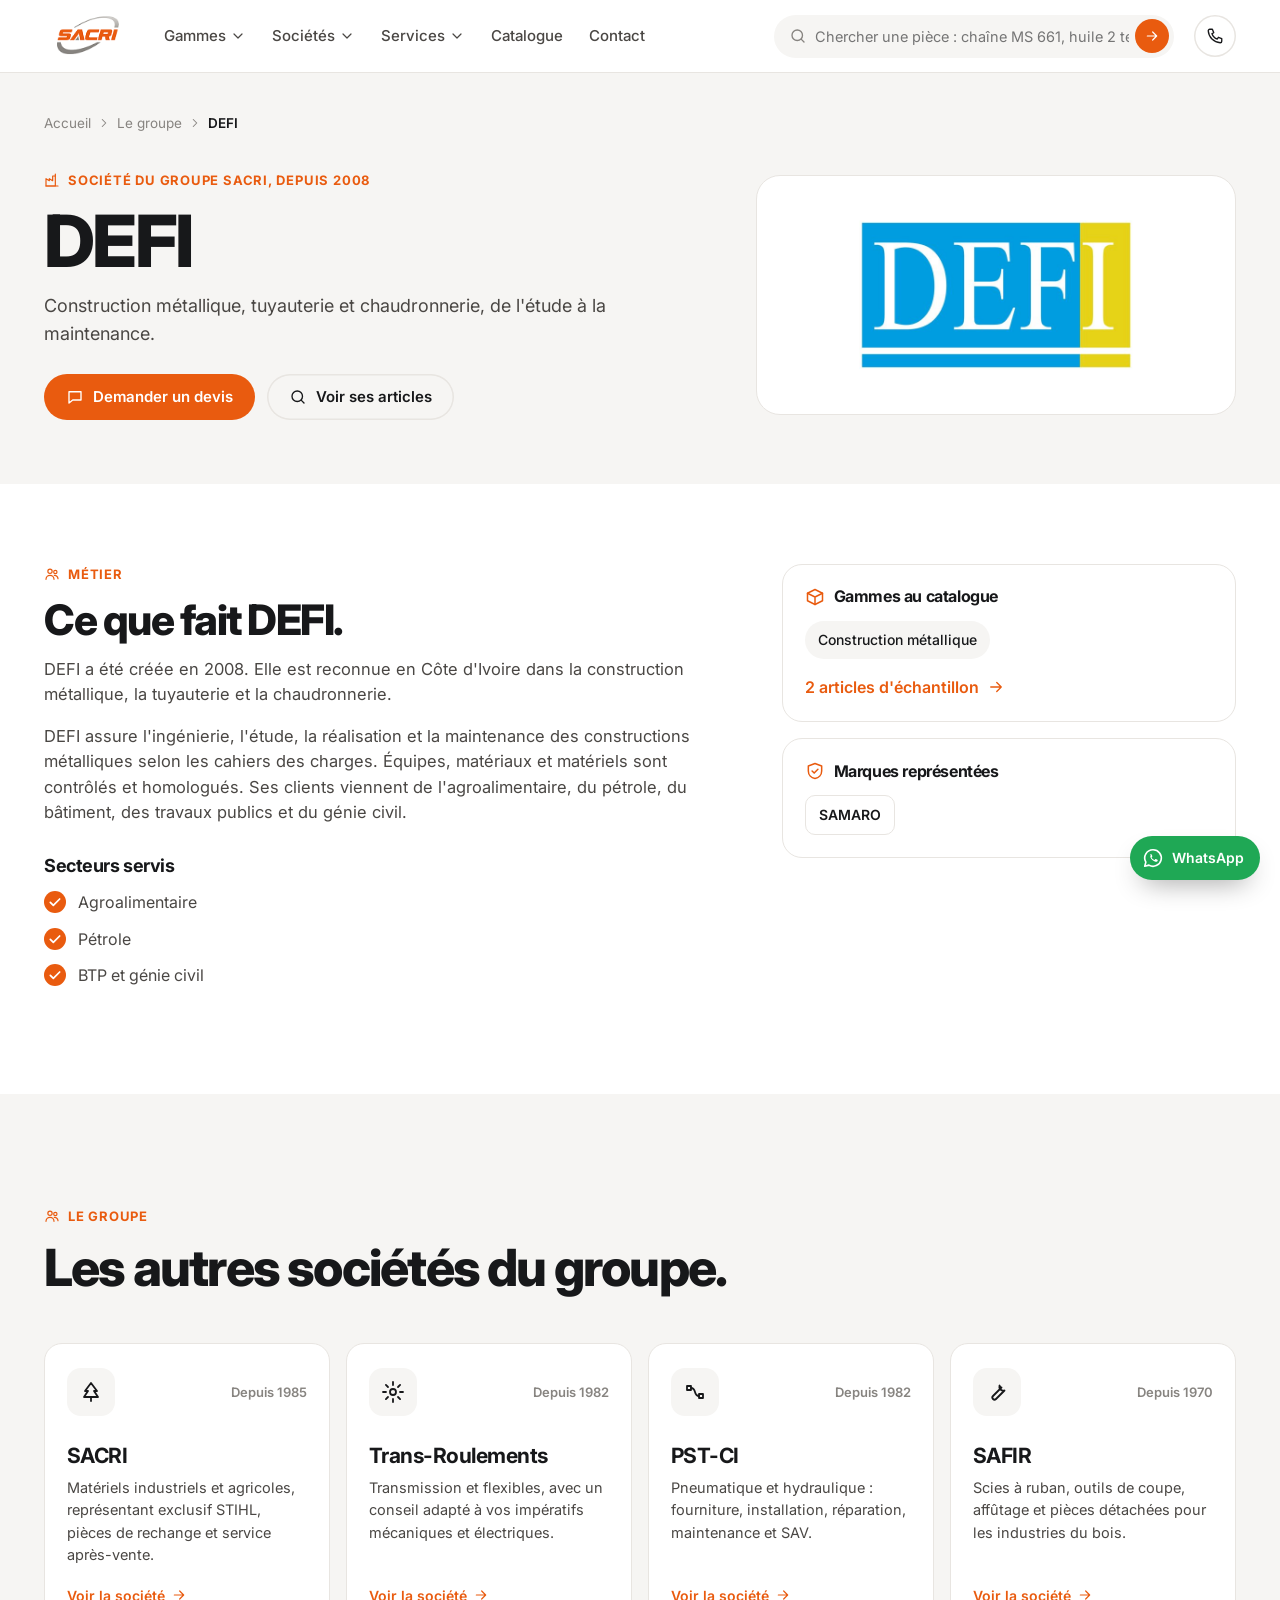
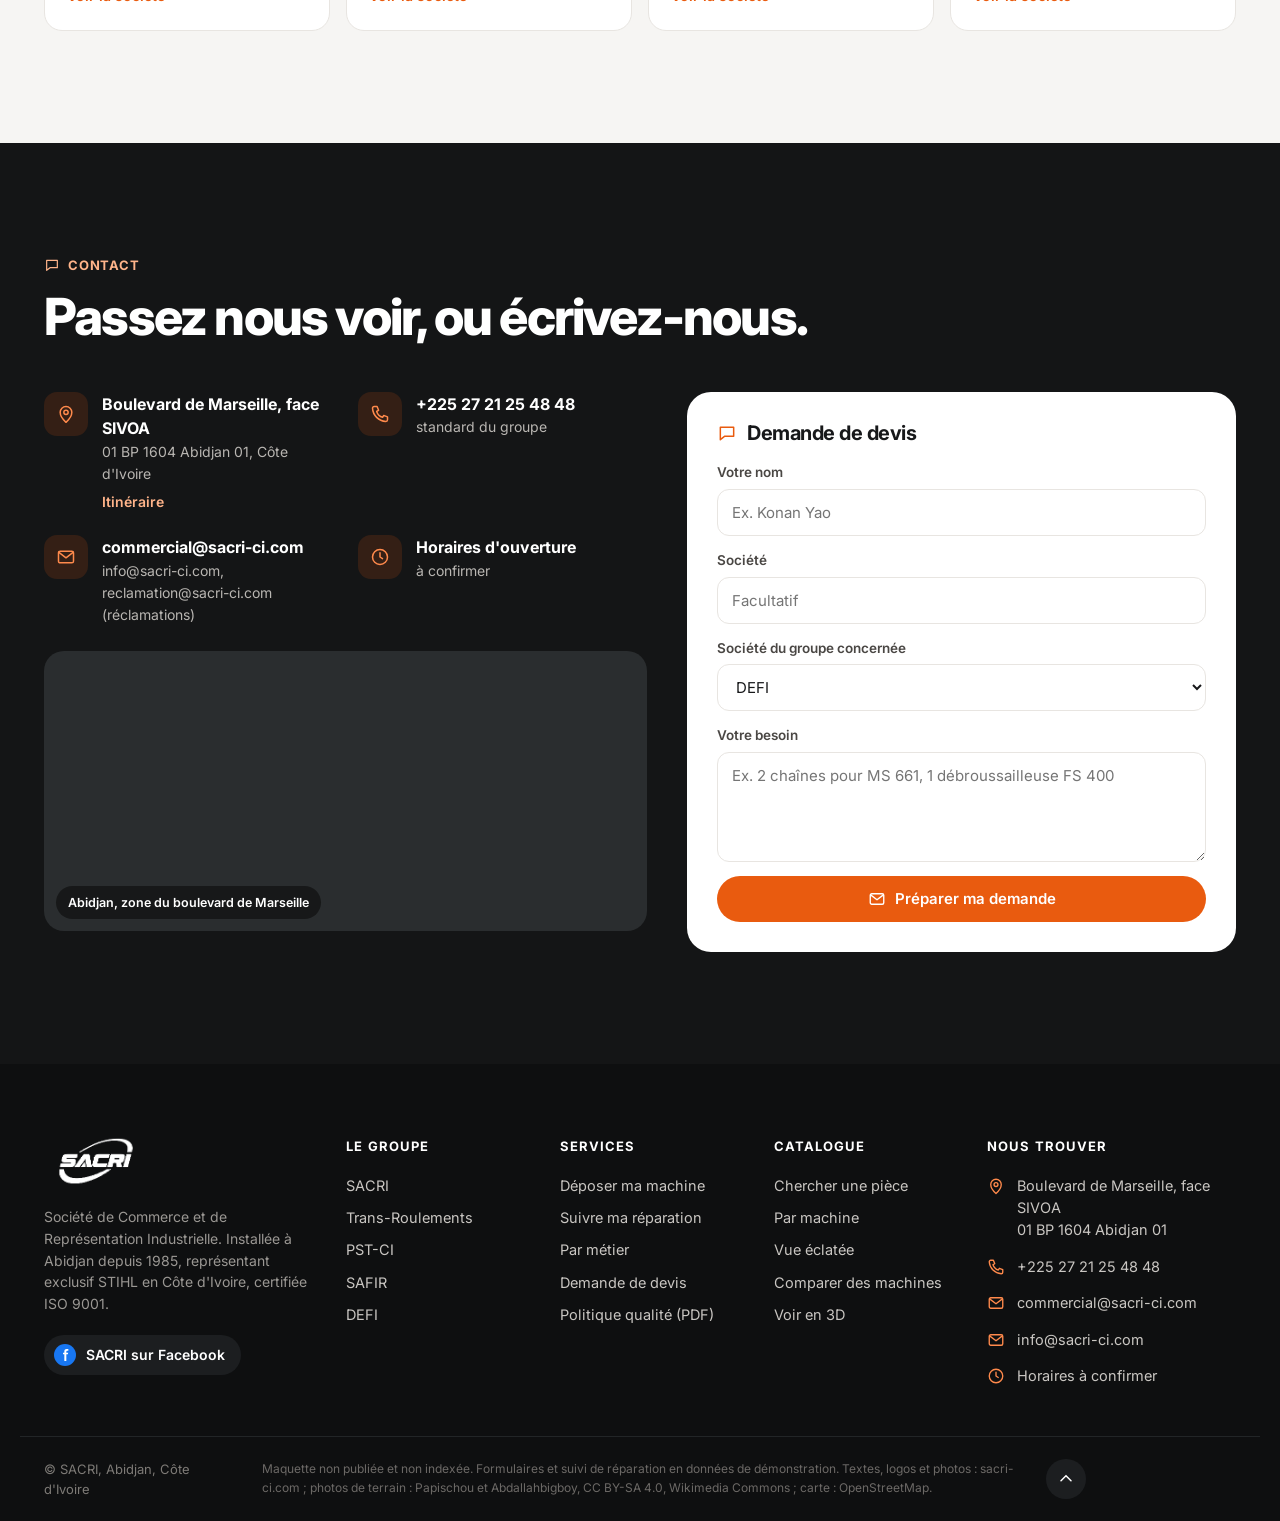
==== societe-defi.html @ f10d5779 "Site v6 : mega-menu, metiers, vitrine STIHL, atelier, societes, preuves, contact" ====
<!doctype html>
<html lang="fr">
<head>
<meta charset="utf-8">
<meta name="viewport" content="width=device-width, initial-scale=1">
<meta name="robots" content="noindex, nofollow">
<title>DEFI, société du groupe SACRI</title>
<meta name="description" content="Construction métallique, tuyauterie et chaudronnerie, de l&#x27;étude à la maintenance.">
<meta name="theme-color" content="#E95B0F">
<link rel="icon" href="assets/img/logo-transp.png">
<link rel="preconnect" href="https://fonts.googleapis.com">
<link rel="preconnect" href="https://fonts.gstatic.com" crossorigin>
<link href="https://fonts.googleapis.com/css2?family=Inter:wght@400;500;600;700;800&display=swap" rel="stylesheet">
<link rel="stylesheet" href="style.css?v=202611241342">
</head>
<body>
<svg width="0" height="0" style="position:absolute" aria-hidden="true">
  <symbol id="i-pin" viewBox="0 0 24 24"><path d="M12 22s7-6.2 7-12a7 7 0 1 0-14 0c0 5.8 7 12 7 12z"/><circle cx="12" cy="10" r="2.6"/></symbol>
  <symbol id="i-phone" viewBox="0 0 24 24"><path d="M5 3h3.5l1.8 4.5-2.3 1.4a11 11 0 0 0 7.1 7.1l1.4-2.3L21 15.5V19a2 2 0 0 1-2 2A17 17 0 0 1 3 5a2 2 0 0 1 2-2z"/></symbol>
  <symbol id="i-mail" viewBox="0 0 24 24"><rect x="3" y="5" width="18" height="14" rx="2"/><path d="m3.5 6.5 8.5 6.5 8.5-6.5"/></symbol>
  <symbol id="i-fb" viewBox="0 0 24 24"><path d="M14 8.5V7c0-.8.4-1.2 1.3-1.2H17V3h-2.6C11.8 3 11 4.6 11 6.8v1.7H9V11h2v10h3V11h2.4l.4-2.5z" fill="currentColor" stroke="none"/></symbol>
  <symbol id="i-wa" viewBox="0 0 24 24"><path d="M12 3a9 9 0 0 0-7.8 13.5L3 21l4.6-1.2A9 9 0 1 0 12 3z"/><path d="M8.8 8.2c.2-.4.5-.4.7-.4h.5c.2 0 .4 0 .5.4l.7 1.7c.1.2 0 .4-.1.6l-.5.6c-.1.1-.2.3 0 .5.4.7 1 1.4 1.6 1.8.6.4 1 .6 1.3.7.2.1.4 0 .5-.1l.6-.8c.2-.2.4-.2.6-.1l1.6.8c.2.1.4.2.4.4 0 .5-.2 1.1-.6 1.4-.5.4-1.2.6-1.9.4-1.2-.3-2.4-1-3.4-1.9-1-.9-1.7-2-2.1-3-.3-.7-.2-1.5.3-2.1z" fill="currentColor" stroke="none"/></symbol>
  <symbol id="i-arrow" viewBox="0 0 24 24"><path d="M5 12h14M13 6l6 6-6 6"/></symbol>
  <symbol id="i-down" viewBox="0 0 24 24"><path d="m6 9 6 6 6-6"/></symbol>
  <symbol id="i-chev-r" viewBox="0 0 24 24"><path d="m9 6 6 6-6 6"/></symbol>
  <symbol id="i-check" viewBox="0 0 24 24"><path d="m5 12.5 4.5 4.5L19 7.5"/></symbol>
  <symbol id="i-tree" viewBox="0 0 24 24"><path d="M12 3 6 11h3l-4 6h14l-4-6h3z"/><path d="M12 17v4"/></symbol>
  <symbol id="i-leaf" viewBox="0 0 24 24"><path d="M5 19c0-8 5-13 15-14-1 10-6 15-14 15"/><path d="M5 19 13 11"/></symbol>
  <symbol id="i-leaf2" viewBox="0 0 24 24"><path d="M3 20h18"/><path d="M7 20c0-4 1-7 3-9M12 20c0-5 0-8 2-11M17 20c0-3-1-6-3-8"/></symbol>
  <symbol id="i-hose" viewBox="0 0 24 24"><path d="M4 6h4v4H4zM16 14h4v4h-4z"/><path d="M8 8c6 0 2 8 8 8"/></symbol>
  <symbol id="i-wrench" viewBox="0 0 24 24"><path d="M14.5 5.5a4 4 0 0 0 5 5L11 19a2.1 2.1 0 0 1-3-3l8.5-8.5a4 4 0 0 1-2-2z"/></symbol>
  <symbol id="i-factory" viewBox="0 0 24 24"><path d="M3 21V10l5 3V10l5 3V6h4v15z"/><path d="M3 21h18M17 6V3"/></symbol>
  <symbol id="i-gear" viewBox="0 0 24 24"><circle cx="12" cy="12" r="3"/><path d="M12 2v3M12 19v3M2 12h3M19 12h3M4.9 4.9 7 7M17 17l2.1 2.1M4.9 19.1 7 17M17 7l2.1-2.1"/></symbol>
  <symbol id="i-box" viewBox="0 0 24 24"><path d="M3 7.5 12 3l9 4.5v9L12 21l-9-4.5z"/><path d="M3 7.5 12 12l9-4.5M12 12v9"/></symbol>
  <symbol id="i-shield" viewBox="0 0 24 24"><path d="M12 3 4 6v6c0 4.5 3.4 8.2 8 9 4.6-.8 8-4.5 8-9V6z"/><path d="m8.5 12 2.5 2.5 4.5-4.5"/></symbol>
  <symbol id="i-users" viewBox="0 0 24 24"><circle cx="9" cy="8" r="3.2"/><path d="M3 20a6 6 0 0 1 12 0"/><circle cx="17" cy="9" r="2.5"/><path d="M15.5 14.2A5 5 0 0 1 21 19"/></symbol>
  <symbol id="i-search" viewBox="0 0 24 24"><circle cx="11" cy="11" r="7"/><path d="m20 20-3.5-3.5"/></symbol>
  <symbol id="i-cube" viewBox="0 0 24 24"><path d="M12 2 3 7v10l9 5 9-5V7z"/><path d="m3 7 9 5 9-5M12 12v10"/></symbol>
  <symbol id="i-explode" viewBox="0 0 24 24"><rect x="3" y="3" width="7" height="7" rx="1.5"/><rect x="14" y="3" width="7" height="7" rx="1.5"/><rect x="3" y="14" width="7" height="7" rx="1.5"/><rect x="14" y="14" width="7" height="7" rx="1.5"/></symbol>
  <symbol id="i-cols" viewBox="0 0 24 24"><rect x="3" y="4" width="7" height="16" rx="1.5"/><rect x="14" y="4" width="7" height="16" rx="1.5"/></symbol>
  <symbol id="i-camera" viewBox="0 0 24 24"><path d="M3 8h4l2-3h6l2 3h4v12H3z"/><circle cx="12" cy="13.5" r="3.5"/></symbol>
  <symbol id="i-chat" viewBox="0 0 24 24"><path d="M4 5h16v11H9l-5 4z"/></symbol>
  <symbol id="i-clock" viewBox="0 0 24 24"><circle cx="12" cy="12" r="9"/><path d="M12 7v5l3 2"/></symbol>
  <symbol id="i-pdf" viewBox="0 0 24 24"><path d="M6 2h9l5 5v15H6z"/><path d="M14 2v6h6"/></symbol>
  <symbol id="i-copy" viewBox="0 0 24 24"><rect x="8" y="8" width="12" height="12" rx="2"/><path d="M16 8V5a1 1 0 0 0-1-1H5a1 1 0 0 0-1 1v10a1 1 0 0 0 1 1h3"/></symbol>
  <symbol id="i-up" viewBox="0 0 24 24"><path d="m6 14 6-6 6 6"/></symbol>
</svg>
<a class="skip" href="#main">Aller au contenu</a>
<header class="top" id="top"><div class="wrap top-in">
  <a href="index.html" class="brand" aria-label="SACRI, accueil"><img src="assets/img/logo-transp.png" alt="SACRI" width="104" height="52"></a>
  <nav id="nav" class="nav" aria-label="Menu principal">
    <div class="mi-item"><button class="mi-btn" type="button" aria-expanded="false" aria-controls="mg-gammes">Gammes<svg class="chev" aria-hidden="true"><use href="#i-down"/></svg></button>
      <div class="mega" id="mg-gammes"><div class="wrap mega-in"><div class="mg-head"><b>Nos gammes</b><a href="https://leslita06.github.io/sacri-catalogue/">Tout le catalogue<svg aria-hidden="true"><use href="#i-arrow"/></svg></a></div><div class="mg-grid g5"><a class="mg-g" href="https://leslita06.github.io/sacri-catalogue/#/catalogue?fam=Forestier+et+agricole"><img src="assets/img/g-agri.jpg" alt="" loading="lazy" width="64" height="64"><span><b>Agricole et forestier</b><small>Atomiseurs, tarières, tronçonneuses</small></span></a><a class="mg-g" href="https://leslita06.github.io/sacri-catalogue/#/catalogue?fam=Espaces+verts"><img src="assets/img/g-ev.jpg" alt="" loading="lazy" width="64" height="64"><span><b>Espaces verts</b><small>Débroussailleuses, souffleurs, tondeuses</small></span></a><a class="mg-g" href="https://leslita06.github.io/sacri-catalogue/#/catalogue?fam=Lavage+et+nettoyage"><img src="assets/img/g-lavage.jpg" alt="" loading="lazy" width="64" height="64"><span><b>Lavage et nettoyage</b><small>Nettoyeurs, aspirateurs</small></span></a><a class="mg-g" href="https://leslita06.github.io/sacri-catalogue/#/catalogue?fam=Lubrifiants"><img src="assets/img/g-lub.jpg" alt="" loading="lazy" width="64" height="64"><span><b>Lubrifiants</b><small>Huiles moteur, hydrauliques, graisses</small></span></a><a class="mg-g" href="https://leslita06.github.io/sacri-catalogue/#/catalogue?fam=Flexibles+et+raccords"><img src="assets/img/g-flex.jpg" alt="" loading="lazy" width="64" height="64"><span><b>Flexibles et transmission</b><small>Flexibles, raccords, roulements</small></span></a><a class="mg-g" href="https://leslita06.github.io/sacri-catalogue/#/catalogue?fam=Levage"><img src="assets/img/g-levage.jpg" alt="" loading="lazy" width="64" height="64"><span><b>Levage</b><small>Sangles, câbles, palans</small></span></a><a class="mg-g" href="https://leslita06.github.io/sacri-catalogue/#/catalogue?fam=Outillage"><img src="assets/img/g-outillage.jpg" alt="" loading="lazy" width="64" height="64"><span><b>Outillage</b><small>Servantes, caisses, clés</small></span></a><a class="mg-g" href="https://leslita06.github.io/sacri-catalogue/#/catalogue?fam=Sécurité+et+EPI"><img src="assets/img/g-epi.jpg" alt="" loading="lazy" width="64" height="64"><span><b>Sécurité et EPI</b><small>Casques, gants, chaussures</small></span></a><a class="mg-g" href="https://leslita06.github.io/sacri-catalogue/#/catalogue?fam=Pneumatique+et+hydraulique"><img src="assets/img/g-fourn.jpg" alt="" loading="lazy" width="64" height="64"><span><b>Fournitures industrielles</b><small>Compresseurs, crics, presses</small></span></a><a class="mg-g" href="index.html#contact"><img src="assets/img/g-centrale.jpg" alt="" loading="lazy" width="64" height="64"><span><b>Centrale d&#x27;achat</b><small>Tous matériels, sur demande</small></span></a></div></div></div></div>
    <div class="mi-item"><button class="mi-btn" type="button" aria-expanded="false" aria-controls="mg-socs">Sociétés<svg class="chev" aria-hidden="true"><use href="#i-down"/></svg></button>
      <div class="mega" id="mg-socs"><div class="wrap mega-in"><div class="mg-head"><b>Cinq sociétés, un même groupe</b><a href="index.html#groupe">Le groupe<svg aria-hidden="true"><use href="#i-arrow"/></svg></a></div><div class="mg-grid g3"><a class="mg-s" href="societe-sacri.html"><span class="mg-i"><svg aria-hidden="true"><use href="#i-tree"/></svg></span><span><b>SACRI</b><small>Matériels industriels et agricoles, représentant exclusif STIHL, pièces de rechange et service après-vente.</small></span></a><a class="mg-s" href="societe-trans-roulements.html"><span class="mg-i"><svg aria-hidden="true"><use href="#i-gear"/></svg></span><span><b>Trans-Roulements</b><small>Transmission et flexibles, avec un conseil adapté à vos impératifs mécaniques et électriques.</small></span></a><a class="mg-s" href="societe-pst-ci.html"><span class="mg-i"><svg aria-hidden="true"><use href="#i-hose"/></svg></span><span><b>PST-CI</b><small>Pneumatique et hydraulique : fourniture, installation, réparation, maintenance et SAV.</small></span></a><a class="mg-s" href="societe-safir.html"><span class="mg-i"><svg aria-hidden="true"><use href="#i-wrench"/></svg></span><span><b>SAFIR</b><small>Scies à ruban, outils de coupe, affûtage et pièces détachées pour les industries du bois.</small></span></a><a class="mg-s" href="societe-defi.html"><span class="mg-i"><svg aria-hidden="true"><use href="#i-factory"/></svg></span><span><b>DEFI</b><small>Construction métallique, tuyauterie et chaudronnerie, de l&#x27;étude à la maintenance.</small></span></a></div></div></div></div>
    <div class="mi-item"><button class="mi-btn" type="button" aria-expanded="false" aria-controls="mg-srv">Services<svg class="chev" aria-hidden="true"><use href="#i-down"/></svg></button>
      <div class="mega" id="mg-srv"><div class="wrap mega-in"><div class="mg-head"><b>Avant, pendant et après l'achat</b><a href="index.html#atelier">Atelier et SAV<svg aria-hidden="true"><use href="#i-arrow"/></svg></a></div><div class="mg-grid g3"><a class="mg-s" href="index.html#atelier"><span class="mg-i"><svg aria-hidden="true"><use href="#i-wrench"/></svg></span><span><b>Déposer ma machine à l'atelier</b><small>Diagnostic et réparation par nos techniciens</small></span></a><a class="mg-s" href="index.html#suivi"><span class="mg-i"><svg aria-hidden="true"><use href="#i-clock"/></svg></span><span><b>Suivre ma réparation</b><small>Avec votre numéro de dossier</small></span></a><a class="mg-s" href="https://leslita06.github.io/sacri-catalogue/"><span class="mg-i"><svg aria-hidden="true"><use href="#i-box"/></svg></span><span><b>Pièces de rechange</b><small>Par référence, par machine ou en photo</small></span></a><a class="mg-s" href="index.html#metiers"><span class="mg-i"><svg aria-hidden="true"><use href="#i-users"/></svg></span><span><b>Conseil par métier</b><small>Le bon matériel pour votre usage</small></span></a><a class="mg-s" href="index.html#contact"><span class="mg-i"><svg aria-hidden="true"><use href="#i-chat"/></svg></span><span><b>Demande de devis</b><small>Réponse de notre équipe commerciale</small></span></a></div></div></div></div>
    <a class="mi-link" href="https://leslita06.github.io/sacri-catalogue/">Catalogue</a>
    <a class="mi-link" href="index.html#contact">Contact</a>
  </nav>
  <form class="hs" id="hs" role="search" action="https://leslita06.github.io/sacri-catalogue/" autocomplete="off">
    <svg class="ic" aria-hidden="true"><use href="#i-search"/></svg><input id="hq" type="search" placeholder="Chercher une pièce : chaîne MS 661, huile 2 temps" aria-label="Chercher une pièce dans le catalogue" enterkeyhint="search">
    <button type="submit" class="hs-go" aria-label="Rechercher"><svg aria-hidden="true"><use href="#i-arrow"/></svg></button>
    <div class="hs-sugg" id="hs-sugg" role="listbox" hidden></div>
  </form>
  <a class="ico-btn hide-s" href="tel:+2252721254848" aria-label="Appeler SACRI"><svg aria-hidden="true"><use href="#i-phone"/></svg></a>
  <button class="burger" id="burger" type="button" aria-label="Ouvrir le menu" aria-expanded="false" aria-controls="nav"><span></span><span></span><span></span></button>
</div></header>
<main id="main">
<section class="s-hero"><div class="wrap">
  <nav class="crumb" aria-label="Fil d'Ariane"><a href="index.html">Accueil</a><svg aria-hidden="true"><use href="#i-chev-r"/></svg><a href="index.html#groupe">Le groupe</a><svg aria-hidden="true"><use href="#i-chev-r"/></svg><span>DEFI</span></nav>
  <div class="s-head"><div><div class="eyebrow"><svg aria-hidden="true"><use href="#i-factory"/></svg>Société du groupe SACRI, depuis 2008</div><h1 class="h1s">DEFI</h1><p class="sub">Construction métallique, tuyauterie et chaudronnerie, de l&#x27;étude à la maintenance.</p>
    <div class="ctas"><a class="btn" href="#contact"><svg aria-hidden="true"><use href="#i-chat"/></svg>Demander un devis</a><a class="btn btn-line" href="https://leslita06.github.io/sacri-catalogue/#/catalogue?soc=DEFI"><svg aria-hidden="true"><use href="#i-search"/></svg>Voir ses articles</a></div></div>
    <div class="s-logo"><img src="assets/img/f-defi-logo.png" alt="Logo DEFI"></div></div>
</div></section>
<section class="s-body"><div class="wrap s-grid">
  <div><div class="eyebrow"><svg aria-hidden="true"><use href="#i-users"/></svg>Métier</div><h2 class="h2s">Ce que fait DEFI.</h2><p>DEFI a été créée en 2008. Elle est reconnue en Côte d&#x27;Ivoire dans la construction métallique, la tuyauterie et la chaudronnerie.</p><p>DEFI assure l&#x27;ingénierie, l&#x27;étude, la réalisation et la maintenance des constructions métalliques selon les cahiers des charges. Équipes, matériaux et matériels sont contrôlés et homologués. Ses clients viennent de l&#x27;agroalimentaire, du pétrole, du bâtiment, des travaux publics et du génie civil.</p>
    <h3 class="h3s">Secteurs servis</h3><ul class="ticks"><li><svg aria-hidden="true"><use href="#i-check"/></svg>Agroalimentaire</li><li><svg aria-hidden="true"><use href="#i-check"/></svg>Pétrole</li><li><svg aria-hidden="true"><use href="#i-check"/></svg>BTP et génie civil</li></ul></div>
  <aside class="s-side">
    <div class="s-card"><h3><svg aria-hidden="true"><use href="#i-box"/></svg>Gammes au catalogue</h3><div class="fchips"><a class="fchip" href="https://leslita06.github.io/sacri-catalogue/#/catalogue?soc=DEFI&amp;fam=Construction+métallique">Construction métallique</a></div><a class="lnk-arrow" href="https://leslita06.github.io/sacri-catalogue/#/catalogue?soc=DEFI">2 articles d'échantillon<svg aria-hidden="true"><use href="#i-arrow"/></svg></a></div>
    <div class="s-card"><h3><svg aria-hidden="true"><use href="#i-shield"/></svg>Marques représentées</h3><ul class="mq"><li>SAMARO</li></ul></div>
  </aside>
</div></section>
<section class="soft"><div class="wrap"><div class="head"><div class="eyebrow"><svg aria-hidden="true"><use href="#i-users"/></svg>Le groupe</div><h2>Les autres sociétés du groupe.</h2></div><div class="socs socs-4"><a class="soc soc-s" href="societe-sacri.html"><div class="soc-top"><span class="soc-i"><svg aria-hidden="true"><use href="#i-tree"/></svg></span><span class="soc-y">Depuis 1985</span></div><h3>SACRI</h3><p>Matériels industriels et agricoles, représentant exclusif STIHL, pièces de rechange et service après-vente.</p><span class="soc-go">Voir la société<svg aria-hidden="true"><use href="#i-arrow"/></svg></span></a><a class="soc soc-s" href="societe-trans-roulements.html"><div class="soc-top"><span class="soc-i"><svg aria-hidden="true"><use href="#i-gear"/></svg></span><span class="soc-y">Depuis 1982</span></div><h3>Trans-Roulements</h3><p>Transmission et flexibles, avec un conseil adapté à vos impératifs mécaniques et électriques.</p><span class="soc-go">Voir la société<svg aria-hidden="true"><use href="#i-arrow"/></svg></span></a><a class="soc soc-s" href="societe-pst-ci.html"><div class="soc-top"><span class="soc-i"><svg aria-hidden="true"><use href="#i-hose"/></svg></span><span class="soc-y">Depuis 1982</span></div><h3>PST-CI</h3><p>Pneumatique et hydraulique : fourniture, installation, réparation, maintenance et SAV.</p><span class="soc-go">Voir la société<svg aria-hidden="true"><use href="#i-arrow"/></svg></span></a><a class="soc soc-s" href="societe-safir.html"><div class="soc-top"><span class="soc-i"><svg aria-hidden="true"><use href="#i-wrench"/></svg></span><span class="soc-y">Depuis 1970</span></div><h3>SAFIR</h3><p>Scies à ruban, outils de coupe, affûtage et pièces détachées pour les industries du bois.</p><span class="soc-go">Voir la société<svg aria-hidden="true"><use href="#i-arrow"/></svg></span></a></div></div></section>
<section id="contact" class="dark"><div class="wrap">
  <div class="head"><div class="eyebrow light"><svg aria-hidden="true"><use href="#i-chat"/></svg>Contact</div><h2>Passez nous voir, ou écrivez-nous.</h2></div>
  <div class="ct-grid">
    <div class="ct-l">
      <ul class="coords">
        <li><span class="c-i"><svg aria-hidden="true"><use href="#i-pin"/></svg></span><div><b>Boulevard de Marseille, face SIVOA</b><small>01 BP 1604 Abidjan 01, Côte d'Ivoire</small><a href="https://www.google.com/maps/search/?api=1&amp;query=SACRI+Boulevard+de+Marseille+face+SIVOA+Abidjan" target="_blank" rel="noopener">Itinéraire</a></div></li>
        <li><span class="c-i"><svg aria-hidden="true"><use href="#i-phone"/></svg></span><div><b><a href="tel:+2252721254848">+225 27 21 25 48 48</a></b><small>standard du groupe</small></div></li>
        <li><span class="c-i"><svg aria-hidden="true"><use href="#i-mail"/></svg></span><div><b><a href="mailto:commercial@sacri-ci.com">commercial@sacri-ci.com</a></b><small><a href="mailto:info@sacri-ci.com">info@sacri-ci.com</a>, <a href="mailto:reclamation@sacri-ci.com">reclamation@sacri-ci.com</a> (réclamations)</small></div></li>
        <li><span class="c-i"><svg aria-hidden="true"><use href="#i-clock"/></svg></span><div><b>Horaires d'ouverture</b><small>à confirmer</small></div></li>
      </ul>
      <div class="map"><iframe title="Carte d'Abidjan, zone du boulevard de Marseille" src="https://www.openstreetmap.org/export/embed.html?bbox=-4.0800%2C5.2650%2C-3.9300%2C5.3700&amp;layer=mapnik" loading="eager" referrerpolicy="no-referrer"></iframe><span class="map-l">Abidjan, zone du boulevard de Marseille</span></div>
    </div>
    <form class="devis-form" id="devis-form">
      <h3><svg aria-hidden="true"><use href="#i-chat"/></svg>Demande de devis</h3>
      <label>Votre nom<input name="nom" required placeholder="Ex. Konan Yao" autocomplete="name"></label>
      <label>Société<input name="soc" placeholder="Facultatif" autocomplete="organization"></label>
      <label>Société du groupe concernée<select name="dest"><option>SACRI</option><option>Trans-Roulements</option><option>PST-CI</option><option>SAFIR</option><option selected>DEFI</option><option>Je ne sais pas</option></select></label>
      <label>Votre besoin<textarea name="besoin" rows="4" required placeholder="Ex. 2 chaînes pour MS 661, 1 débroussailleuse FS 400"></textarea></label>
      <button class="btn" type="submit"><svg aria-hidden="true"><use href="#i-mail"/></svg>Préparer ma demande</button>
    </form>
  </div>
</div></section>
<div class="modal" id="modal" hidden><div class="modal-box" role="dialog" aria-modal="true" aria-labelledby="m-t">
  <button class="x" type="button" data-close aria-label="Fermer">×</button>
  <h3 id="m-t">Votre demande de devis</h3><p class="fine">Votre message est prêt. Envoyez-le à l'équipe commerciale.</p>
  <div class="bubble" id="m-msg"></div>
  <div class="m-act"><a class="btn" id="m-mail" href="#"><svg aria-hidden="true"><use href="#i-mail"/></svg>Envoyer par e-mail</a><a class="btn btn-wa" id="m-wa" href="#" target="_blank" rel="noopener"><svg aria-hidden="true"><use href="#i-wa"/></svg>WhatsApp</a><button class="btn btn-line" id="m-copy" type="button"><svg aria-hidden="true"><use href="#i-copy"/></svg><span>Copier</span></button></div>
</div></div>
</main>
<footer class="foot">
  <div class="wrap foot-grid">
    <div class="foot-brand">
      <img src="assets/img/logo-blanc.png" alt="SACRI" width="114" height="57" loading="lazy">
      <p>Société de Commerce et de Représentation Industrielle. Installée à Abidjan depuis 1985, représentant exclusif STIHL en Côte d'Ivoire, certifiée ISO 9001.</p>
      <a class="soc-link" href="https://www.facebook.com/sacriofficiel" target="_blank" rel="noopener"><svg aria-hidden="true"><use href="#i-fb"/></svg><span>SACRI sur Facebook</span></a>
    </div>
    <div><h4>Le groupe</h4><ul class="fl"><li><a href="societe-sacri.html">SACRI</a></li><li><a href="societe-trans-roulements.html">Trans-Roulements</a></li><li><a href="societe-pst-ci.html">PST-CI</a></li><li><a href="societe-safir.html">SAFIR</a></li><li><a href="societe-defi.html">DEFI</a></li></ul></div>
    <div><h4>Services</h4><ul class="fl">
      <li><a href="index.html#atelier">Déposer ma machine</a></li><li><a href="index.html#suivi">Suivre ma réparation</a></li>
      <li><a href="index.html#metiers">Par métier</a></li><li><a href="index.html#contact">Demande de devis</a></li>
      <li><a href="assets/politique-qualite-v4.pdf" target="_blank" rel="noopener">Politique qualité (PDF)</a></li></ul></div>
    <div><h4>Catalogue</h4><ul class="fl">
      <li><a href="https://leslita06.github.io/sacri-catalogue/">Chercher une pièce</a></li><li><a href="https://leslita06.github.io/sacri-catalogue/#/machines">Par machine</a></li>
      <li><a href="https://leslita06.github.io/sacri-catalogue/#/machine/ms661/eclate">Vue éclatée</a></li><li><a href="https://leslita06.github.io/sacri-catalogue/#/comparer">Comparer des machines</a></li>
      <li><a href="https://leslita06.github.io/sacri-3d/">Voir en 3D</a></li></ul></div>
    <div><h4>Nous trouver</h4><ul class="fc">
      <li><svg aria-hidden="true"><use href="#i-pin"/></svg><span>Boulevard de Marseille, face SIVOA<br>01 BP 1604 Abidjan 01</span></li>
      <li><svg aria-hidden="true"><use href="#i-phone"/></svg><a href="tel:+2252721254848">+225 27 21 25 48 48</a></li>
      <li><svg aria-hidden="true"><use href="#i-mail"/></svg><a href="mailto:commercial@sacri-ci.com">commercial@sacri-ci.com</a></li>
      <li><svg aria-hidden="true"><use href="#i-mail"/></svg><a href="mailto:info@sacri-ci.com">info@sacri-ci.com</a></li>
      <li><svg aria-hidden="true"><use href="#i-clock"/></svg><span>Horaires à confirmer</span></li></ul></div>
  </div>
  <div class="wrap foot-bar">
    <span>© SACRI, Abidjan, Côte d'Ivoire</span>
    <span class="cred">Maquette non publiée et non indexée. Formulaires et suivi de réparation en données de démonstration. Textes, logos et photos : sacri-ci.com ; photos de terrain : Papischou et Abdallahbigboy, CC BY-SA 4.0, Wikimedia Commons ; carte : OpenStreetMap.</span>
    <a href="#top" class="to-top" aria-label="Revenir en haut"><svg aria-hidden="true"><use href="#i-up"/></svg></a>
  </div>
</footer>
<a class="wa-float" id="wa-float" href="https://wa.me/?text=Bonjour%20SACRI%2C%20" target="_blank" rel="noopener" aria-label="Écrire à SACRI sur WhatsApp"><svg aria-hidden="true"><use href="#i-wa"/></svg><span>WhatsApp</span></a>
<script src="search.js?v=202611241342"></script>
<script src="app.js?v=202611241342"></script>
</body>
</html>
---- style.css ----
:root{--o:#E95B0F;--o2:#C94A08;--o-l:#FDF0E8;--g:#878480;--ink:#17181A;--ink2:#4A4744;--bg:#fff;--soft:#F6F5F3;--line:#E8E5E1;--dk:#141516;--dk2:#1E2022;--wa:#1FA855;--r:18px;--ease:cubic-bezier(.2,.7,.2,1)}
*{box-sizing:border-box;margin:0;padding:0}
html{scroll-behavior:smooth;scroll-padding-top:84px}
body{font-family:Inter,system-ui,sans-serif;color:var(--ink);background:var(--bg);line-height:1.55;font-size:16px;-webkit-font-smoothing:antialiased;overflow-x:hidden}
img{max-width:100%;display:block}
a{color:inherit;text-decoration:none}
ul,ol{list-style:none}
button{font:inherit;color:inherit}
svg{width:20px;height:20px;fill:none;stroke:currentColor;stroke-width:1.8;stroke-linecap:round;stroke-linejoin:round;flex:none}
.wrap{max-width:1240px;margin:0 auto;padding:0 24px}
section{padding:112px 0}
h1,h2,h3{letter-spacing:-.025em;line-height:1.1}
h2{font-size:clamp(30px,4vw,52px);letter-spacing:-.035em;line-height:1.06;font-weight:800;margin-bottom:14px}
h3{font-size:18px;font-weight:700}
p{color:var(--ink2)}
.skip{position:absolute;left:-999px;top:8px;background:var(--o);color:#fff;padding:10px 14px;border-radius:8px;z-index:200}
.skip:focus{left:8px}
:focus-visible{outline:2.5px solid var(--o);outline-offset:2px}
.eyebrow{display:inline-flex;align-items:center;gap:8px;font-size:13px;font-weight:700;letter-spacing:.06em;text-transform:uppercase;color:var(--o);margin-bottom:14px}
.eyebrow svg{width:16px;height:16px}
.eyebrow.light{color:#FFB48A}
.head{max-width:820px;margin-bottom:48px}
.head-row{max-width:none;display:flex;justify-content:space-between;align-items:flex-end;gap:16px 40px;flex-wrap:wrap}
.head-row .sub{max-width:440px}
.sub{font-size:18px}
.dark{background:var(--dk);color:#fff}
.dark p,.dark .sub{color:#B9B6B2}
.soft{background:var(--soft)}

/* boutons */
.btn{display:inline-flex;align-items:center;justify-content:center;gap:9px;background:var(--o);color:#fff;border:0;border-radius:999px;padding:14px 22px;font:600 15px/1.1 Inter,sans-serif;cursor:pointer;transition:transform .25s var(--ease),background .25s,box-shadow .25s;text-align:center}
.btn:hover{background:var(--o2);transform:translateY(-2px);box-shadow:0 10px 24px -10px rgba(233,91,15,.7)}
.btn svg{width:18px;height:18px}
.btn-sm{padding:11px 16px;font-size:14px}
.btn-line{background:transparent;color:var(--ink);box-shadow:inset 0 0 0 1.5px var(--line)}
.btn-line:hover{background:#fff;color:var(--o);box-shadow:inset 0 0 0 1.5px var(--o)}
.btn-ghost{background:transparent;color:#fff;box-shadow:inset 0 0 0 1.5px rgba(255,255,255,.35)}
.btn-ghost:hover{background:#fff;color:var(--ink);box-shadow:none}
.btn-wa{background:var(--wa)}
.btn-wa:hover{background:#178A45;box-shadow:0 10px 24px -10px rgba(31,168,85,.7)}
.btn-glass{background:rgba(255,255,255,.14);color:#fff;box-shadow:inset 0 0 0 1.5px rgba(255,255,255,.4);backdrop-filter:blur(8px)}
.btn-glass:hover{background:#fff;color:var(--ink);box-shadow:none}
.ico-btn{width:42px;height:42px;border-radius:50%;display:grid;place-items:center;box-shadow:inset 0 0 0 1.5px var(--line);transition:.25s;flex:none}
.ico-btn:hover{color:var(--o);box-shadow:inset 0 0 0 1.5px var(--o)}
.ico-btn svg{width:18px;height:18px}
.lnk{display:inline-flex;align-items:center;gap:6px;background:none;border:0;color:#FFB48A;font:600 14px/1 Inter,sans-serif;cursor:pointer;padding:0}
.lnk svg{width:16px;height:16px;transition:transform .25s}
.lnk:hover svg{transform:translateX(4px)}
.lnk-l{display:inline-flex;align-items:center;gap:8px;font-weight:600;color:#FFB48A}
.lnk-l.dk{color:var(--o)}
.lnk-l svg{width:18px;height:18px}
.lnk-arrow{display:inline-flex;align-items:center;gap:8px;font-weight:600;color:var(--o)}
.lnk-arrow svg{width:18px;height:18px}
.lnk-arrow:hover{text-decoration:underline}

/* en-tête */
.top{position:sticky;top:0;z-index:60;background:rgba(255,255,255,.92);backdrop-filter:saturate(1.6) blur(14px);-webkit-backdrop-filter:saturate(1.6) blur(14px);border-bottom:1px solid var(--line)}
.top.scrolled{box-shadow:0 6px 24px -18px rgba(0,0,0,.4)}
.top-in{display:flex;align-items:center;gap:20px;height:72px}
.brand{flex:none}
.brand img{height:44px;width:auto}
.nav{display:flex;align-items:center;gap:2px}
.mi-btn,.mi-link{display:inline-flex;align-items:center;gap:4px;padding:9px 12px;font-size:15px;font-weight:500;color:var(--ink2);border-radius:999px;background:none;border:0;cursor:pointer;transition:color .2s,background .2s;white-space:nowrap}
.mi-btn .chev{width:16px;height:16px;transition:transform .25s}
.mi-btn:hover,.mi-link:hover,.mi-item.open .mi-btn{color:var(--ink);background:var(--soft)}
.mi-item.open .chev{transform:rotate(180deg)}
.mega{position:fixed;left:0;right:0;top:72px;background:#fff;border-bottom:1px solid var(--line);box-shadow:0 30px 60px -30px rgba(0,0,0,.35);display:none}
.mi-item.open .mega{display:block}
.mega-in{padding-top:26px;padding-bottom:30px}
.mg-head{display:flex;justify-content:space-between;align-items:center;margin-bottom:18px}
.mg-head b{font-size:14px;letter-spacing:.06em;text-transform:uppercase;color:var(--g)}
.mg-head a{display:inline-flex;align-items:center;gap:6px;color:var(--o);font-weight:600;font-size:14.5px}
.mg-head a svg{width:16px;height:16px}
.mg-grid{display:grid;gap:8px}
.mg-grid.g5{grid-template-columns:repeat(5,1fr)}
.mg-grid.g3{grid-template-columns:repeat(3,1fr)}
.mg-g,.mg-s{display:flex;align-items:center;gap:12px;padding:10px;border-radius:14px;transition:background .2s}
.mg-g:hover,.mg-s:hover{background:var(--soft)}
.mg-g img{width:56px;height:56px;border-radius:10px;object-fit:cover;border:1px solid var(--line);flex:none;background:#fff}
.mg-g b,.mg-s b{display:block;font-size:14.5px;line-height:1.25}
.mg-g small,.mg-s small{display:block;font-size:12.5px;color:var(--g);line-height:1.35;margin-top:2px}
.mg-s{align-items:flex-start}
.mg-i{width:40px;height:40px;border-radius:11px;background:var(--o-l);color:var(--o);display:grid;place-items:center;flex:none}
.mg-i svg{width:19px;height:19px}

.hs{position:relative;flex:1;min-width:180px;max-width:400px;margin-left:auto;display:flex;align-items:center;background:var(--soft);border:1.5px solid transparent;border-radius:999px;transition:border-color .2s,background .2s}
.hs:focus-within{border-color:var(--o);background:#fff}
.hs .ic{position:absolute;left:14px;width:18px;height:18px;color:var(--g);pointer-events:none}
.hs input{flex:1;min-width:0;border:0;background:none;font:400 14.5px/1 Inter,sans-serif;padding:12px 6px 12px 40px;outline:0;color:var(--ink)}
.hs input::-webkit-search-cancel-button{display:none}
.hs-go{width:34px;height:34px;margin-right:4px;border-radius:50%;border:0;background:var(--o);color:#fff;display:grid;place-items:center;cursor:pointer;flex:none}
.hs-go svg{width:16px;height:16px}
.hs-sugg{position:absolute;top:calc(100% + 8px);left:0;right:0;background:#fff;border:1px solid var(--line);border-radius:16px;box-shadow:0 24px 50px -20px rgba(0,0,0,.35);padding:6px;z-index:70;min-width:300px}
.sg{display:block;padding:10px 12px;border-radius:10px}
.sg:hover,.sg:focus{background:var(--soft);outline:0}
.sg b{display:block;font-size:14px;font-weight:600}
.sg small{display:block;font-size:12.5px;color:var(--g)}
.sg-all{color:var(--o);font-weight:600;font-size:14px;border-top:1px solid var(--line);margin-top:4px;border-radius:0 0 10px 10px}
.burger{display:none;width:42px;height:42px;border:0;border-radius:50%;background:var(--soft);cursor:pointer;flex-direction:column;align-items:center;justify-content:center;gap:4px;flex:none}
.burger span{width:18px;height:2px;background:var(--ink);border-radius:2px;transition:.3s}
.burger[aria-expanded=true] span:nth-child(1){transform:translateY(6px) rotate(45deg)}
.burger[aria-expanded=true] span:nth-child(2){opacity:0}
.burger[aria-expanded=true] span:nth-child(3){transform:translateY(-6px) rotate(-45deg)}

/* héros */
.hero{position:relative;min-height:min(82vh,760px);display:flex;align-items:flex-end;padding:0;color:#fff;overflow:hidden;background:#1d2a1a}
.hero-bg{position:absolute;inset:0}
.hero-bg img{width:100%;height:100%;object-fit:cover;object-position:40% 55%}
.hero::after{content:"";position:absolute;inset:0;background:linear-gradient(180deg,rgba(10,12,10,.15) 0,rgba(10,12,10,.25) 35%,rgba(10,12,10,.82) 100%),linear-gradient(90deg,rgba(10,12,10,.55) 0,transparent 70%)}
.hero-in{position:relative;z-index:1;padding-top:120px;padding-bottom:76px;width:100%}
.pill{display:inline-flex;align-items:center;gap:8px;font-size:13px;font-weight:600;letter-spacing:.02em;padding:8px 14px;border-radius:999px;background:rgba(255,255,255,.12);border:1px solid rgba(255,255,255,.22);backdrop-filter:blur(8px);margin-bottom:24px}
.pill svg{width:16px;height:16px;color:#FF9A5C}
h1{font-size:clamp(36px,5.8vw,78px);font-weight:800;letter-spacing:-.035em;line-height:1.03;max-width:980px;margin-bottom:22px;color:#fff}
h1 em{font-style:normal;color:#FF8A4C}
.lead{font-size:clamp(17px,1.5vw,20px);color:rgba(255,255,255,.88);max-width:640px;margin-bottom:32px}
.ctas{display:flex;gap:12px;flex-wrap:wrap}

/* parcours par métier */
.metiers{padding-top:88px}
.tabs{display:grid;grid-template-columns:repeat(4,1fr);gap:8px;background:var(--soft);padding:6px;border-radius:18px;margin-bottom:24px}
.tab{display:flex;align-items:center;justify-content:center;gap:10px;padding:14px 12px;border:0;border-radius:13px;background:none;font-weight:600;font-size:15px;color:var(--ink2);cursor:pointer;transition:background .2s,color .2s,box-shadow .2s;text-align:left;line-height:1.25}
.tab svg{width:20px;height:20px;color:var(--g)}
.tab:hover{color:var(--ink)}
.tab.on{background:#fff;color:var(--ink);box-shadow:0 6px 18px -10px rgba(0,0,0,.3)}
.tab.on svg{color:var(--o)}
.met-p{display:grid;grid-template-columns:1.05fr 1fr 1fr;gap:20px;align-items:stretch}
.met-p[hidden]{display:none}
.met-img{position:relative;border-radius:var(--r);overflow:hidden;min-height:380px;background:#222}
.met-img img{position:absolute;inset:0;width:100%;height:100%;object-fit:cover}
.met-img::after{content:"";position:absolute;inset:0;background:linear-gradient(180deg,transparent 35%,rgba(10,12,10,.85))}
.met-img p{position:absolute;left:22px;right:22px;bottom:20px;z-index:1;color:#fff;font-size:15.5px;font-weight:500;line-height:1.5}
.met-col{border:1px solid var(--line);border-radius:var(--r);padding:22px;display:flex;flex-direction:column}
.met-col h3{display:flex;align-items:center;gap:9px;font-size:15px;text-transform:uppercase;letter-spacing:.05em;color:var(--g);margin-bottom:14px}
.met-col h3 svg{width:18px;height:18px;color:var(--o)}
.chips-m{display:grid;gap:8px;margin-bottom:18px}
.chip-m{display:flex;align-items:center;gap:12px;padding:8px;border-radius:12px;border:1px solid var(--line);transition:border-color .2s,background .2s}
.chip-m:hover{border-color:var(--o);background:var(--o-l)}
.chip-m img{width:40px;height:40px;object-fit:contain;background:#fff;border-radius:8px;flex:none}
.chip-m span{font-size:14.5px;font-weight:600;line-height:1.3}
.met-srv{margin-top:auto;display:flex;gap:12px;background:var(--soft);border-radius:14px;padding:16px}
.met-srv b{display:block;font-size:14.5px}
.met-srv small{display:block;font-size:13px;color:var(--ink2);line-height:1.45;margin:2px 0 8px}
.met-srv a{display:inline-flex;align-items:center;gap:6px;color:var(--o);font-weight:600;font-size:13.5px}
.met-srv a svg{width:15px;height:15px}
.parts{display:grid;gap:2px}
.parts a{display:flex;align-items:center;gap:10px;padding:11px 8px;border-radius:10px;font-size:14.5px;line-height:1.35;transition:background .2s}
.parts a:hover{background:var(--soft)}
.parts a>svg:first-child{width:17px;height:17px;color:var(--o)}
.parts .go{width:16px;height:16px;margin-left:auto;color:var(--g)}
.parts li+li{border-top:1px solid var(--line)}
.svc-i{width:38px;height:38px;border-radius:11px;background:var(--o-l);color:var(--o);display:grid;place-items:center;flex:none}
.met-srv .svc-i{background:#fff}
.svc-i svg{width:18px;height:18px}

/* preuves */
.proofs{padding:64px 0 72px;border-top:1px solid var(--line)}
.pr-grid{display:grid;grid-template-columns:repeat(4,1fr);gap:16px}
.pr{display:flex;align-items:center;gap:14px;padding:18px;border:1px solid var(--line);border-radius:var(--r);background:#fff}
a.pr:hover{border-color:var(--o)}
.pr img{width:48px;height:auto;border-radius:8px;flex:none}
.pr-i{width:48px;height:48px;border-radius:13px;background:var(--o-l);color:var(--o);display:grid;place-items:center;flex:none}
.pr b{display:block;font-size:15.5px;line-height:1.3}
.pr small{display:block;font-size:13px;color:var(--g)}
.marques{margin-top:44px}
.marques h3{font-size:13px;font-weight:700;letter-spacing:.08em;text-transform:uppercase;color:var(--g);margin-bottom:18px;text-align:center}
.marques ul{display:grid;grid-template-columns:repeat(9,1fr);gap:10px}
.marques li{height:76px;border:1px solid var(--line);border-radius:12px;display:grid;place-items:center;padding:12px;background:#fff}
.marques img{max-width:100%;max-height:36px;width:auto;height:auto;object-fit:contain}

/* STIHL par usage */
.tabs-dk{background:#1C1E20}
.tabs-dk .tab{color:#B9B6B2;justify-content:space-between;padding:14px 18px}
.tabs-dk .tab b{font-size:12.5px;min-width:24px;height:24px;border-radius:999px;display:grid;place-items:center;background:#2A2D2F;color:#fff;padding:0 7px}
.tabs-dk .tab:hover{color:#fff}
.tabs-dk .tab.on{background:#2A2D2F;color:#fff;box-shadow:none}
.tabs-dk .tab.on b{background:var(--o)}
.use-p[hidden]{display:none}
.feat{display:grid;grid-template-columns:1fr 1.1fr;gap:0;background:var(--dk2);border-radius:24px;overflow:hidden}
.feat[hidden]{display:none}
.feat-img{background:#fff;display:grid;place-items:center;padding:36px;min-height:420px}
.feat-img img{max-height:360px;width:auto;object-fit:contain}
.feat-t{padding:40px 44px;display:flex;flex-direction:column;justify-content:center}
.feat-t small{color:#FFB48A;font-size:13px;font-weight:700;letter-spacing:.06em;text-transform:uppercase}
.feat-t h3{font-size:clamp(28px,3vw,40px);letter-spacing:-.03em;margin:8px 0 8px}
.feat-t>p{font-size:16.5px;margin-bottom:24px}
.specs{display:grid;grid-template-columns:1fr 1fr;gap:1px;background:#2E3133;border-radius:14px;overflow:hidden;margin-bottom:26px}
.specs div{background:var(--dk2);padding:13px 16px}
.specs dt{font-size:12.5px;color:#9A9793}
.specs dd{font-size:16px;font-weight:700;color:#fff}
.feat-act{display:flex;flex-wrap:wrap;align-items:center;gap:10px 18px}
.feat-act .btn{padding:13px 20px}
.src{font-size:12px;color:#6C6966!important;margin-top:18px}
.thumbs{display:flex;gap:10px;margin-top:14px;flex-wrap:wrap}
.th{display:flex;align-items:center;gap:10px;padding:8px 14px 8px 8px;border-radius:14px;border:1.5px solid #2E3133;background:none;cursor:pointer;text-align:left;transition:border-color .2s,background .2s;color:#fff}
.th img{width:48px;height:48px;object-fit:contain;background:#fff;border-radius:9px}
.th b{display:block;font-size:14px}
.th small{display:block;font-size:12px;color:#9A9793}
.th:hover{border-color:#5a5d60}
.th.on{border-color:var(--o);background:var(--dk2)}
.tools{display:grid;grid-template-columns:repeat(3,1fr);gap:16px;margin-top:28px}
.tool{display:flex;align-items:center;gap:14px;border:1px solid #2E3133;border-radius:var(--r);padding:18px 20px;transition:.3s}
.tool:hover{border-color:var(--o);background:var(--dk2)}
.tool b{display:block;font-size:15.5px}
.tool small{color:#9A9793;font-size:13px}
.tool-i{width:44px;height:44px;padding:12px;border-radius:12px;background:rgba(233,91,15,.15);color:#FF8A4C}
.tool .go{margin-left:auto;color:#6C6966;transition:transform .25s,color .25s}
.tool:hover .go{transform:translateX(4px);color:var(--o)}

/* groupe */
.socs{display:grid;grid-template-columns:repeat(5,1fr);gap:16px;align-items:stretch}
.socs-4{grid-template-columns:repeat(4,1fr)}
.soc{border:1px solid var(--line);border-radius:var(--r);padding:24px 22px;display:flex;flex-direction:column;background:#fff;transition:transform .35s var(--ease),box-shadow .35s,border-color .35s;height:100%}
.soc:hover{transform:translateY(-4px);box-shadow:0 22px 44px -26px rgba(0,0,0,.35);border-color:var(--o)}
.soc-top{display:flex;justify-content:space-between;align-items:center;margin-bottom:28px}
.soc-i{width:48px;height:48px;border-radius:14px;background:var(--soft);color:var(--ink);display:grid;place-items:center}
.soc-i svg{width:24px;height:24px}
.soc-y{font-size:13px;font-weight:600;color:var(--g)}
.soc h3{font-size:21px;margin-bottom:10px}
.soc p{font-size:14.5px;line-height:1.55;margin-bottom:18px}
.soc-go{margin-top:auto;display:inline-flex;align-items:center;gap:6px;color:var(--o);font-weight:600;font-size:14px}
.soc-go svg{width:16px;height:16px;transition:transform .25s}
.soc:hover .soc-go svg{transform:translateX(4px)}

/* gammes */
.gammes{display:grid;grid-template-columns:repeat(5,1fr);gap:16px}
.g{display:flex;flex-direction:column;border-radius:var(--r);overflow:hidden;background:#fff;border:1px solid var(--line);transition:transform .35s var(--ease),box-shadow .35s}
.g:hover{transform:translateY(-4px);box-shadow:0 22px 44px -26px rgba(0,0,0,.35)}
.g-img{aspect-ratio:4/3;background:#fff;display:block;overflow:hidden;border-bottom:1px solid var(--line)}
.g-img img{width:100%;height:100%;object-fit:cover}
.g-t{padding:16px 16px 18px;display:block}
.g-t b{display:block;font-size:16px;margin-bottom:4px;line-height:1.3}
.g-t small{display:block;font-size:13.5px;line-height:1.45;color:var(--ink2)}

/* atelier */
.at-grid{display:grid;grid-template-columns:1.1fr 1fr;gap:24px;align-items:start}
.card-f{border:1px solid var(--line);border-radius:24px;padding:28px;display:grid;gap:16px;background:#fff;box-shadow:0 30px 60px -40px rgba(0,0,0,.25)}
.steps{display:flex;gap:8px;flex-wrap:wrap}
.steps span{font-size:12.5px;font-weight:600;color:var(--o);background:var(--o-l);padding:6px 12px;border-radius:999px}
.card-f label,.devis-form label{display:grid;gap:6px;font-size:13.5px;font-weight:600;color:var(--ink2)}
.card-f input,.card-f select,.card-f textarea,.devis-form input,.devis-form textarea,.devis-form select,.tr-f input{font:400 15px/1.4 Inter,sans-serif;border:1.5px solid var(--line);border-radius:12px;padding:12px 14px;background:#fff;color:var(--ink);width:100%;transition:border-color .2s,box-shadow .2s}
.card-f textarea,.devis-form textarea{resize:vertical}
.card-f input:focus,.card-f select:focus,.card-f textarea:focus,.devis-form input:focus,.devis-form textarea:focus,.devis-form select:focus,.tr-f input:focus{outline:0;border-color:var(--o);box-shadow:0 0 0 4px var(--o-l)}
fieldset{border:0}
legend{font-size:13.5px;font-weight:600;color:var(--ink2);margin-bottom:8px}
.pills{display:flex;flex-wrap:wrap;gap:8px}
.pl{display:block!important}
.pl input{position:absolute;opacity:0;width:1px;height:1px}
.pl span{display:inline-block;padding:9px 14px;border-radius:999px;border:1.5px solid var(--line);font-size:14px;font-weight:500;color:var(--ink);cursor:pointer;transition:.2s}
.pl input:checked+span{border-color:var(--o);background:var(--o-l);color:var(--o2);font-weight:600}
.pl input:focus-visible+span{outline:2.5px solid var(--o);outline-offset:2px}
.file{grid-template-columns:auto 1fr!important;align-items:center;gap:12px!important;border:1.5px dashed #D6D2CD;border-radius:14px;padding:14px;cursor:pointer;position:relative}
.file:hover{border-color:var(--o)}
.file>svg{width:24px;height:24px;color:var(--o)}
.file b{display:block;font-size:14.5px;color:var(--ink)}
.file small{display:block;font-weight:400;color:var(--g);font-size:13px}
.file input{position:absolute;inset:0;opacity:0;cursor:pointer;width:100%}
.row2{display:grid;grid-template-columns:1fr 1fr;gap:12px}
.err{color:#B42318;font-size:14px;font-weight:600}
.fine{font-size:13px;color:var(--g)}
.at-side{display:grid;gap:20px}
.svc{display:grid;grid-template-columns:1fr 1fr;gap:12px}
.svc>div{background:var(--soft);border-radius:16px;padding:18px;display:flex;flex-direction:column;gap:2px}
.svc .svc-i{margin-bottom:10px;background:#fff}
.svc b{font-size:15px}
.svc small{font-size:13px;color:var(--g)}
.track{border:1px solid var(--line);border-radius:20px;padding:24px;scroll-margin-top:100px}
.track h3{display:flex;align-items:center;gap:10px;margin-bottom:14px}
.track h3 svg{color:var(--o)}
.tr-f{display:flex;gap:8px;margin-bottom:12px}
.tr-f input{flex:1;min-width:0}
.lnk-in{background:none;border:0;color:var(--o);font-weight:600;cursor:pointer;text-decoration:underline;font-size:inherit}
.tr-out:empty{display:none}
.tr-out{margin-bottom:12px}
.tr-no{font-size:14px;background:var(--soft);padding:12px 14px;border-radius:12px}
.tr-card{background:var(--soft);border-radius:14px;padding:16px 18px}
.tr-h{display:flex;justify-content:space-between;gap:10px;flex-wrap:wrap;margin-bottom:14px}
.tr-h span{font-size:14px;color:var(--ink2)}
.tl{display:grid;grid-template-columns:repeat(4,1fr);gap:6px;margin-bottom:12px}
.tl li{font-size:12.5px;font-weight:600;color:var(--g);line-height:1.3}
.tl li span{display:block;height:6px;border-radius:999px;background:#DEDAD5;margin-bottom:8px}
.tl li.done{color:var(--ink)}
.tl li.done span{background:var(--o)}
.tl li.cur{color:var(--o2)}
.tl li.cur span{background:linear-gradient(90deg,var(--o) 50%,#F7C3A5 50%)}
.tr-note{font-size:14px;color:var(--ink);margin-bottom:4px}
.tr-card small{font-size:12.5px;color:var(--g)}
.ok-i{width:48px;height:48px;border-radius:50%;background:#E3F6EA;color:var(--wa);display:grid;place-items:center;margin-bottom:14px}
.ok-i svg{width:24px;height:24px;stroke-width:2.4}

/* qualité */
.split{display:grid;grid-template-columns:1fr 1fr;gap:64px;align-items:center}
.split p{margin-bottom:22px}
.ticks{display:grid;gap:12px;margin-bottom:26px}
.ticks li{display:flex;gap:12px;align-items:flex-start;color:var(--ink2)}
.ticks svg{width:22px;height:22px;padding:3px;border-radius:50%;background:var(--o);color:#fff;stroke-width:2.6;margin-top:1px}
.q-card{background:#fff;border-radius:28px;padding:36px}
.q-card blockquote{font-size:21px;font-weight:600;line-height:1.4;letter-spacing:-.01em;margin-bottom:12px}
.q-card cite{font-style:normal;color:var(--g);font-size:14px}
.team{display:grid;gap:10px;margin-top:26px;padding-top:22px;border-top:1px solid var(--line)}
.team>div{display:grid;grid-template-columns:40px 1fr;column-gap:12px;align-items:center}
.av{grid-row:span 2;width:40px;height:40px;border-radius:50%;background:var(--soft);color:var(--o);display:grid;place-items:center;font-size:13px;font-weight:700}
.team b{font-size:14.5px}
.team small{font-size:13px;color:var(--g)}

/* contact */
.ct-grid{display:grid;grid-template-columns:1.1fr 1fr;gap:40px;align-items:start}
.coords{display:grid;grid-template-columns:1fr 1fr;gap:22px 24px;margin-bottom:26px}
.coords li{display:flex;gap:14px;align-items:flex-start;min-width:0}
.coords li>div{min-width:0}
.c-i{width:44px;height:44px;border-radius:13px;background:rgba(233,91,15,.15);color:#FF8A4C;display:grid;place-items:center;flex:none}
.coords b{display:block;font-size:16px;overflow-wrap:anywhere}
.coords small{display:block;color:#B9B6B2;font-size:14px;overflow-wrap:anywhere}
.coords a:hover{color:#FFB48A}
.coords div>a{display:inline-block;margin-top:6px;color:#FFB48A;font-weight:600;font-size:14px}
.map{position:relative;border-radius:20px;overflow:hidden;height:280px;background:#2A2D2F}
.map iframe{width:100%;height:100%;border:0;display:block;filter:saturate(.85)}
.map-l{position:absolute;left:12px;bottom:12px;background:rgba(20,21,22,.86);color:#fff;font-size:12.5px;font-weight:600;padding:7px 12px;border-radius:999px}
.devis-form{background:#fff;color:var(--ink);border-radius:24px;padding:30px;display:grid;gap:14px}
.devis-form h3{display:flex;align-items:center;gap:10px;font-size:20px;margin-bottom:4px}
.devis-form h3 svg{color:var(--o)}

/* pages société */
.s-hero{padding:40px 0 64px;background:var(--soft)}
.crumb{display:flex;align-items:center;gap:6px;font-size:13.5px;color:var(--g);margin-bottom:36px;flex-wrap:wrap}
.crumb a:hover{color:var(--o)}
.crumb svg{width:14px;height:14px}
.crumb span{color:var(--ink);font-weight:600}
.s-head{display:grid;grid-template-columns:1.4fr 1fr;gap:40px;align-items:center}
.h1s{color:var(--ink);font-size:clamp(40px,6vw,72px);margin-bottom:14px}
.s-head .sub{margin-bottom:26px;max-width:620px}
.s-logo{background:#fff;border-radius:24px;padding:40px;display:grid;place-items:center;min-height:240px;border:1px solid var(--line)}
.s-logo img{max-height:150px;width:auto;object-fit:contain}
.s-body{padding:80px 0}
.s-grid{display:grid;grid-template-columns:1.5fr 1fr;gap:56px;align-items:start}
.h2s{font-size:clamp(28px,3.4vw,42px)}
.s-grid p{margin-bottom:16px;font-size:16.5px}
.h3s{margin:30px 0 14px}
.s-side{display:grid;gap:16px}
.s-card{border:1px solid var(--line);border-radius:20px;padding:22px}
.s-card h3{display:flex;align-items:center;gap:9px;font-size:16px;margin-bottom:14px}
.s-card h3 svg{color:var(--o)}
.fchips{display:flex;flex-wrap:wrap;gap:8px;margin-bottom:16px}
.fchip{padding:8px 13px;border-radius:999px;background:var(--soft);font-size:14px;font-weight:500;transition:.2s}
.fchip:hover{background:var(--o-l);color:var(--o2)}
.mq{display:flex;flex-wrap:wrap;gap:8px}
.mq li{padding:8px 13px;border-radius:10px;border:1px solid var(--line);font-size:14px;font-weight:600}

/* pied de page */
.soc-link{display:inline-flex;align-items:center;gap:10px;font-size:14px;font-weight:600;color:#fff;padding:9px 16px 9px 10px;border-radius:999px;background:#1C1E20;transition:.25s}
.soc-link svg{width:22px;height:22px;padding:3px;border-radius:50%;background:#1877F2;color:#fff}
.soc-link:hover{background:#26292B}
.foot{background:#0E0F10;color:#C9C6C2;padding:72px 0 0}
.foot-grid{display:grid;grid-template-columns:1.5fr 1fr 1fr 1fr 1.4fr;gap:36px;padding-bottom:48px}
.foot-brand img{height:52px;width:auto;margin-bottom:18px}
.foot-brand p{color:#9A9793;font-size:14px;max-width:320px;margin-bottom:20px}
.foot h4{font-size:13px;letter-spacing:.08em;text-transform:uppercase;color:#fff;margin-bottom:18px}
.fl{display:grid;gap:10px;font-size:14.5px}
.fl a{transition:color .2s}
.fl a:hover{color:#FF8A4C}
.fc{display:grid;gap:14px;font-size:14.5px}
.fc li{display:flex;gap:12px;align-items:flex-start}
.fc svg{width:18px;height:18px;color:#FF8A4C;margin-top:2px}
.fc a:hover{color:#FF8A4C}
.foot-bar{display:flex;align-items:center;gap:24px;border-top:1px solid #222527;padding-top:22px;padding-bottom:22px;font-size:13px;color:#7D7A76}
.cred{font-size:12px;color:#6C6966;max-width:760px}
.to-top{margin-left:auto;width:40px;height:40px;border-radius:50%;display:grid;place-items:center;background:#1C1E20;color:#fff;transition:.25s;flex:none}
.to-top:hover{background:var(--o)}
.wa-float{position:fixed;right:20px;bottom:20px;z-index:55;display:inline-flex;align-items:center;gap:8px;background:var(--wa);color:#fff;padding:11px 16px 11px 12px;border-radius:999px;font-weight:600;font-size:14px;box-shadow:0 12px 28px -12px rgba(0,0,0,.45);transition:transform .2s,background .2s}
.wa-float:hover{background:#178A45;transform:translateY(-2px)}
.wa-float svg{width:22px;height:22px}

/* fenêtres */
.modal{position:fixed;inset:0;z-index:100;background:rgba(10,10,10,.55);backdrop-filter:blur(4px);display:grid;place-items:center;padding:20px}
.modal[hidden]{display:none}
.modal-box{background:#fff;color:var(--ink);border-radius:24px;padding:30px;max-width:480px;width:100%;position:relative;max-height:calc(100vh - 40px);overflow:auto}
.modal-box h3{font-size:21px;margin-bottom:6px;padding-right:36px}
.modal-box .fine{margin-bottom:16px}
.bubble{background:var(--soft);border-radius:16px 16px 16px 4px;padding:16px;white-space:pre-wrap;font-size:14.5px;margin-bottom:18px;color:var(--ink)}
.m-act{display:flex;gap:10px;flex-wrap:wrap}
.x{position:absolute;right:16px;top:16px;width:36px;height:36px;border-radius:50%;border:0;background:var(--soft);font-size:22px;line-height:1;cursor:pointer}

/* grand écran moyen */
@media (max-width:1180px){
  .hs{max-width:280px}
  .mi-btn,.mi-link{padding:9px 9px;font-size:14.5px}
  .marques ul{grid-template-columns:repeat(6,1fr)}
  .foot-grid{grid-template-columns:1.4fr 1fr 1fr 1fr;}
  .foot-grid>div:last-child{grid-column:span 4}
}
/* tablette */
@media (max-width:1080px){
  .gammes{grid-template-columns:repeat(3,1fr)}
  .socs{grid-template-columns:repeat(3,1fr)}
  .socs-4{grid-template-columns:repeat(2,1fr)}
  .met-p{grid-template-columns:1fr 1fr}
  .met-img{grid-column:span 2;min-height:260px}
  .mg-grid.g5{grid-template-columns:repeat(3,1fr)}
  .pr-grid{grid-template-columns:1fr 1fr}
}
@media (max-width:980px){
  section{padding:76px 0}
  .burger{display:flex}
  .top-in{gap:12px}
  .hs{max-width:none}
  .nav{position:fixed;top:72px;left:0;right:0;bottom:0;flex-direction:column;align-items:stretch;gap:0;background:#fff;padding:8px 16px 32px;overflow-y:auto;transform:translateY(-8px);opacity:0;visibility:hidden;transition:opacity .2s,transform .2s,visibility .2s}
  .nav.open{transform:none;opacity:1;visibility:visible}
  body.nav-open{overflow:hidden}
  .mi-btn,.mi-link{width:100%;justify-content:space-between;padding:16px 8px;font-size:17px;font-weight:600;color:var(--ink);border-radius:0;border-bottom:1px solid var(--line)}
  .mi-btn:hover,.mi-link:hover,.mi-item.open .mi-btn{background:none}
  .mega{position:static;box-shadow:none;border:0}
  .mega-in{padding:8px 0 14px}
  .mg-head{display:none}
  .mg-grid.g5,.mg-grid.g3{grid-template-columns:1fr 1fr}
  .feat{grid-template-columns:1fr}
  .feat-img{min-height:300px;padding:26px}
  .feat-img img{max-height:250px}
  .feat-t{padding:30px}
  .tools{grid-template-columns:1fr}
  .at-grid,.ct-grid,.split,.s-grid,.s-head{grid-template-columns:1fr}
  .split{gap:40px}
}
/* téléphone */
@media (max-width:640px){
  .wrap{padding:0 18px}
  section{padding:60px 0}
  .top-in{height:64px;gap:10px}
  .nav{top:64px}
  .brand img{height:38px}
  .hide-s{display:none}
  .hs{min-width:0}
  .hs input{font-size:16px;padding:10px 4px 10px 38px}
  .hs input::placeholder{font-size:14px}
  .hs-go{display:none}
  .hs-sugg{position:fixed;top:64px;left:10px;right:10px;min-width:0}
  .mg-grid.g5,.mg-grid.g3{grid-template-columns:1fr}
  .hero{min-height:600px}
  .hero-in{padding-top:96px;padding-bottom:44px}
  .hero-bg img{object-position:30% 55%}
  .lead{margin-bottom:24px}
  .ctas .btn{flex:1 1 100%}
  .ctas .btn-glass{flex:1 1 calc(50% - 6px);padding:13px 10px;font-size:14px}
  .head{margin-bottom:32px}
  .metiers{padding-top:56px}
  .tabs{grid-template-columns:1fr 1fr;gap:6px}
  .tab{flex-direction:column;justify-content:flex-start;gap:6px;padding:12px 8px;font-size:13.5px;text-align:center}
  .tabs-dk .tab{flex-direction:row;justify-content:space-between;padding:12px 12px;text-align:left}
  .met-p{grid-template-columns:1fr}
  .met-img{grid-column:auto;min-height:230px}
  .met-col{padding:18px}
  .pr-grid{grid-template-columns:1fr;gap:10px}
  .pr{padding:14px}
  .marques ul{grid-template-columns:repeat(3,1fr);gap:8px}
  .marques li{height:62px;padding:10px}
  .marques img{max-height:30px}
  .feat-img{min-height:240px}
  .feat-img img{max-height:200px}
  .feat-t{padding:24px 20px}
  .specs{grid-template-columns:1fr 1fr}
  .specs div{padding:11px 12px}
  .specs dd{font-size:14.5px}
  .feat-act .btn{flex:1 1 100%}
  .thumbs{display:grid;grid-template-columns:1fr 1fr;gap:8px}
  .th{padding:6px 8px 6px 6px;gap:8px}
  .th img{width:40px;height:40px}
  .th b{font-size:13px}
  .th small{font-size:11.5px}
  .socs,.socs-4{grid-template-columns:1fr}
  .soc{padding:20px}
  .soc-top{margin-bottom:16px}
  .gammes{grid-template-columns:1fr 1fr;gap:10px}
  .g-t{padding:12px}
  .g-t b{font-size:14.5px}
  .g-t small{font-size:12.5px}
  .card-f{padding:20px;border-radius:20px}
  .row2{grid-template-columns:1fr}
  .svc{grid-template-columns:1fr 1fr;gap:10px}
  .svc>div{padding:14px}
  .track{padding:18px}
  .tl li{font-size:11.5px}
  .q-card{padding:24px}
  .q-card blockquote{font-size:18px}
  .coords{grid-template-columns:1fr;gap:18px}
  .map{height:230px}
  .devis-form{padding:22px}
  .s-hero{padding:24px 0 48px}
  .crumb{margin-bottom:24px}
  .s-logo{min-height:160px;padding:28px}
  .s-logo img{max-height:100px}
  .s-body{padding:56px 0}
  .foot-grid{grid-template-columns:1fr 1fr;gap:32px 20px}
  .foot-brand,.foot-grid>div:last-child{grid-column:span 2}
  .foot-bar{flex-wrap:wrap;gap:12px 20px;padding-bottom:84px}
  .wa-float{right:14px;bottom:14px;padding:12px}
  .wa-float span{display:none}
}
@media (prefers-reduced-motion:reduce){*,*::before,*::after{animation:none!important;transition:none!important;scroll-behavior:auto!important}}
/* v6.1 : pied de page, respiration et place du bouton WhatsApp */
.wrap.foot-grid{padding-bottom:48px}
.foot-bar .to-top{margin-right:150px}
@media (max-width:720px){.foot-bar .to-top{margin-right:0}.wrap.foot-bar{padding-bottom:96px}}
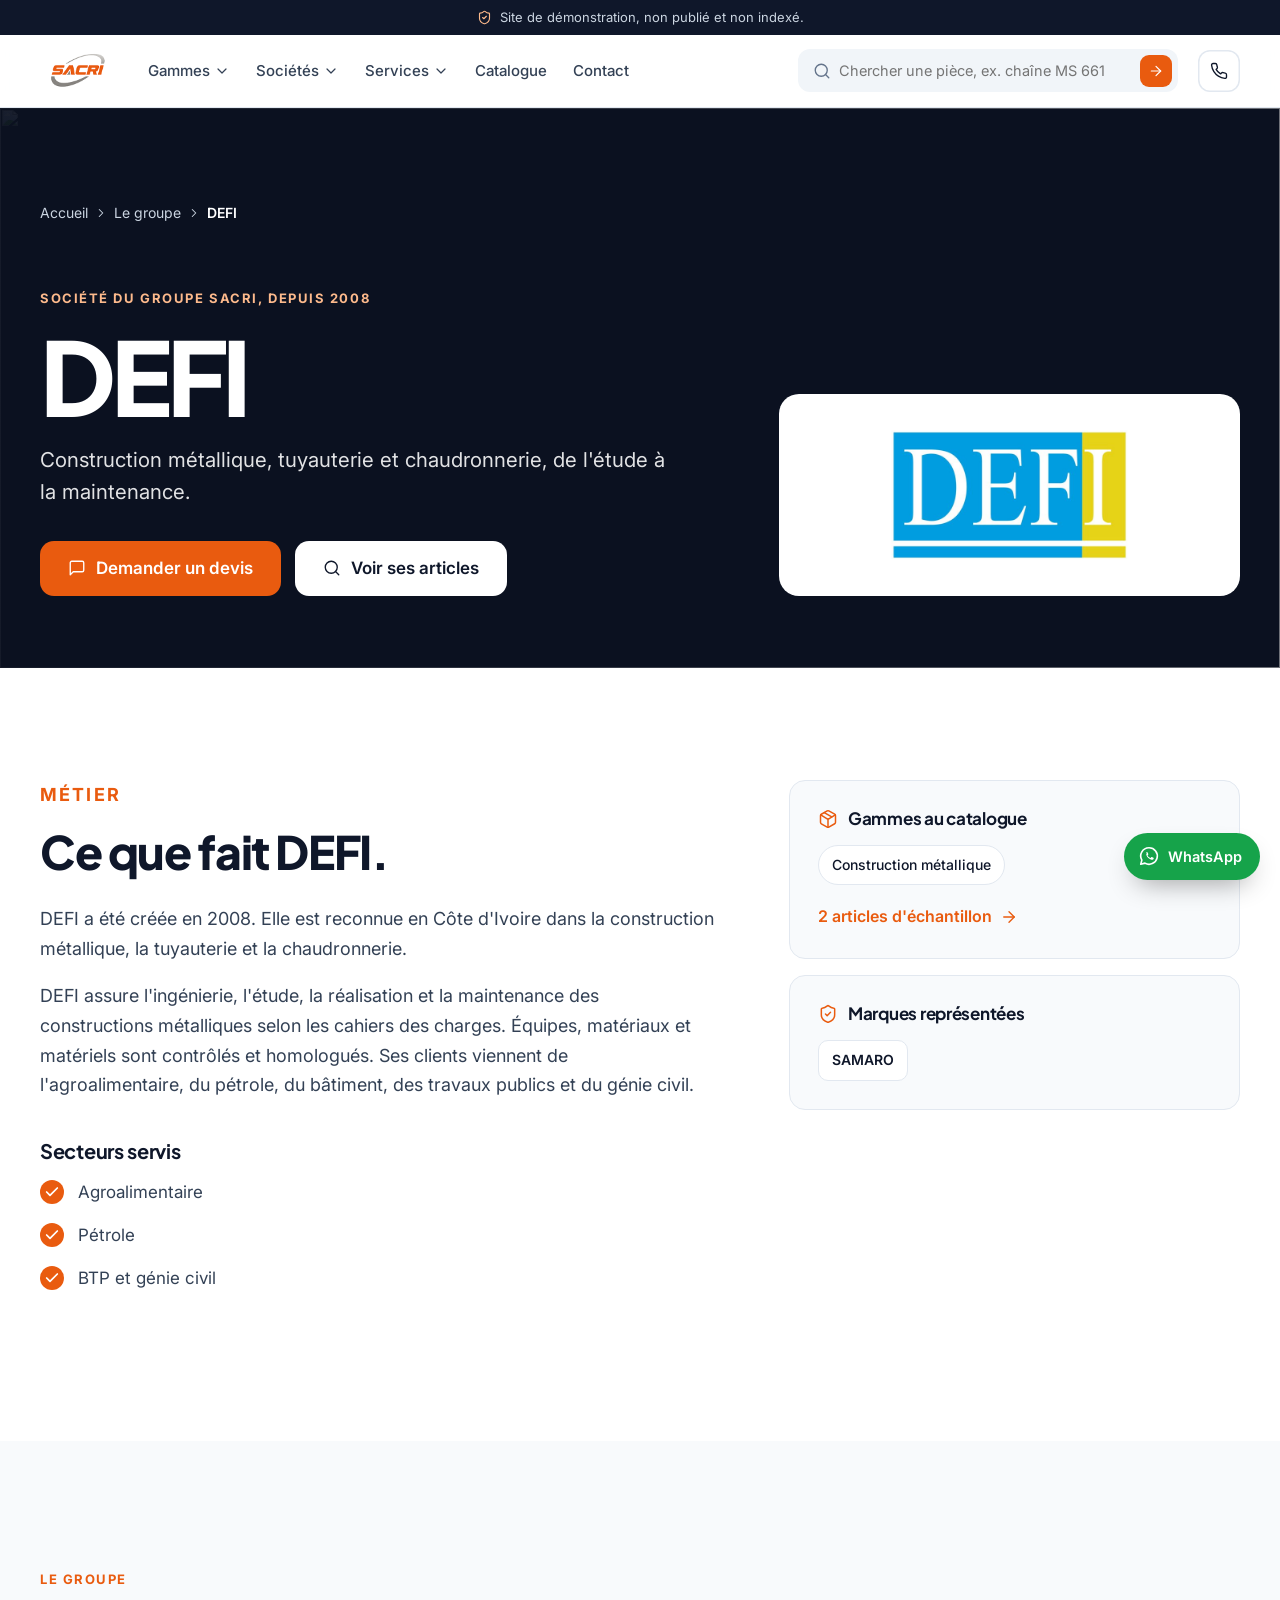
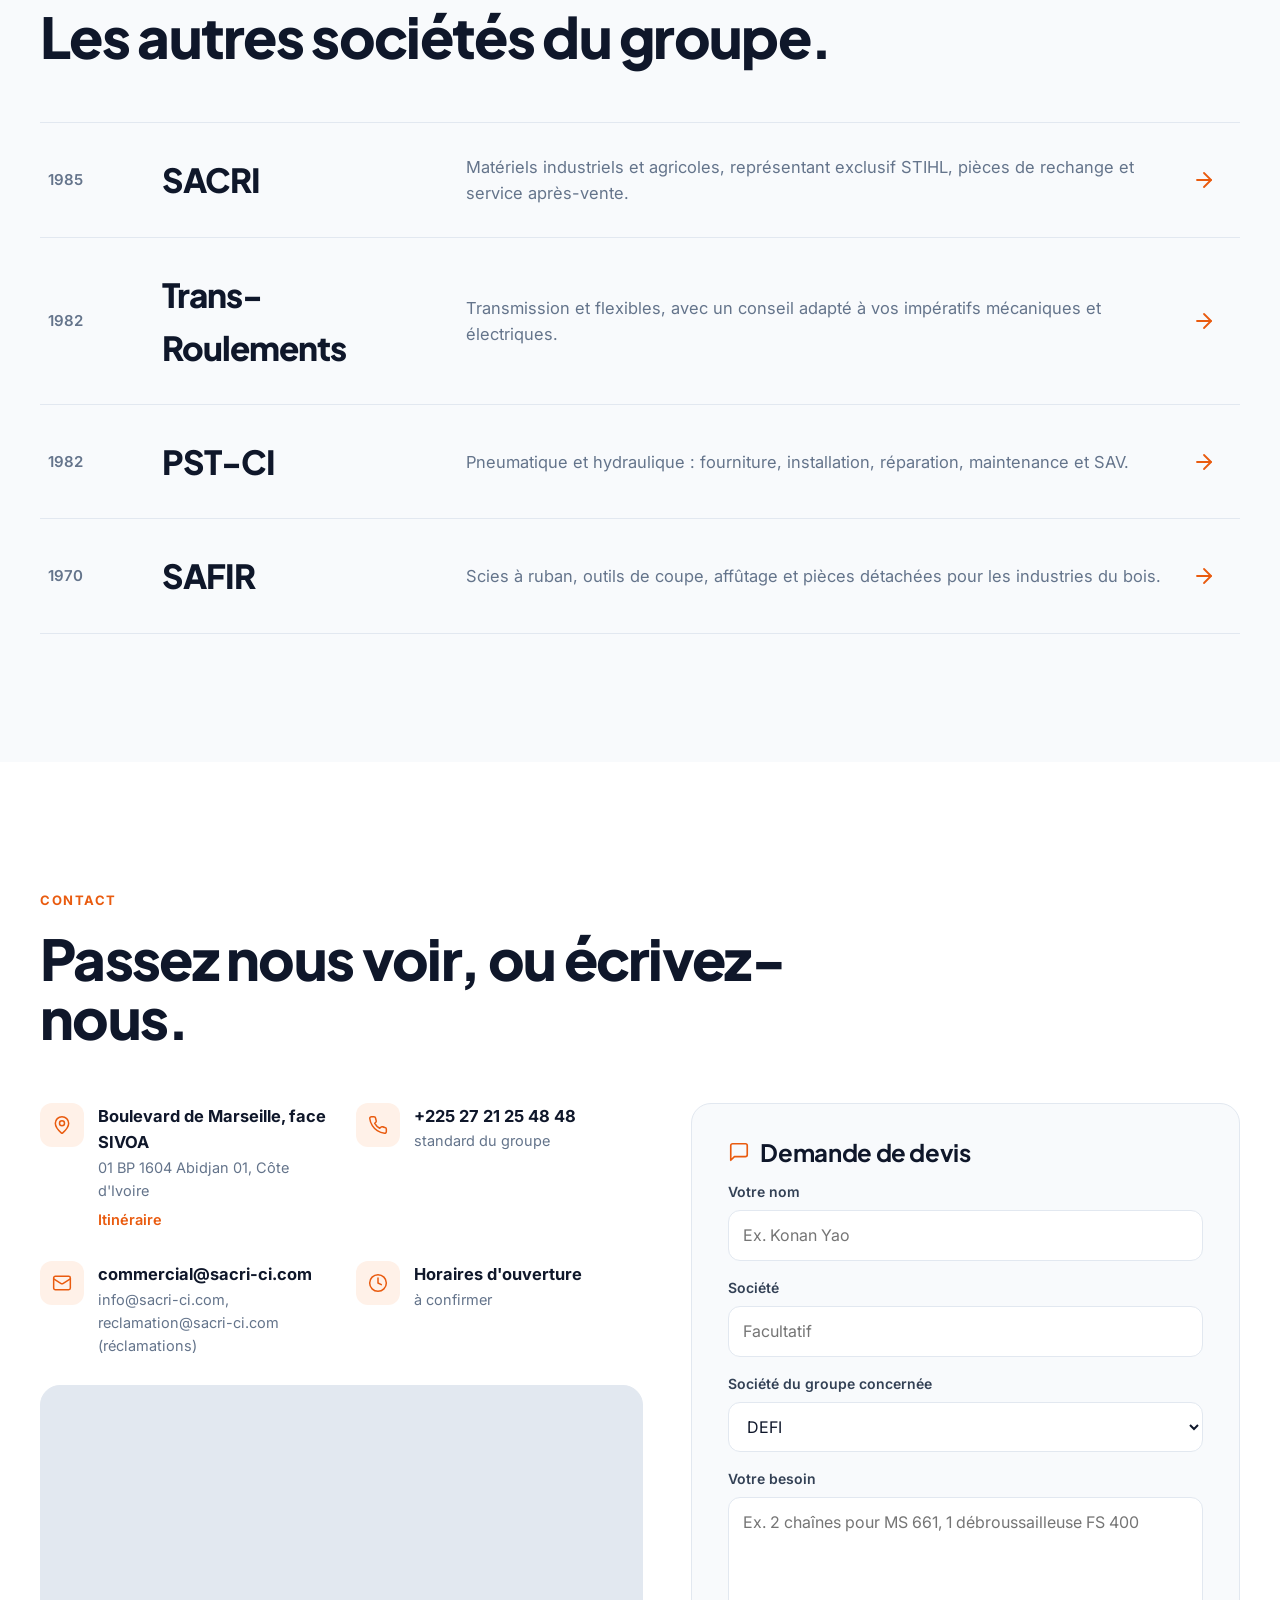
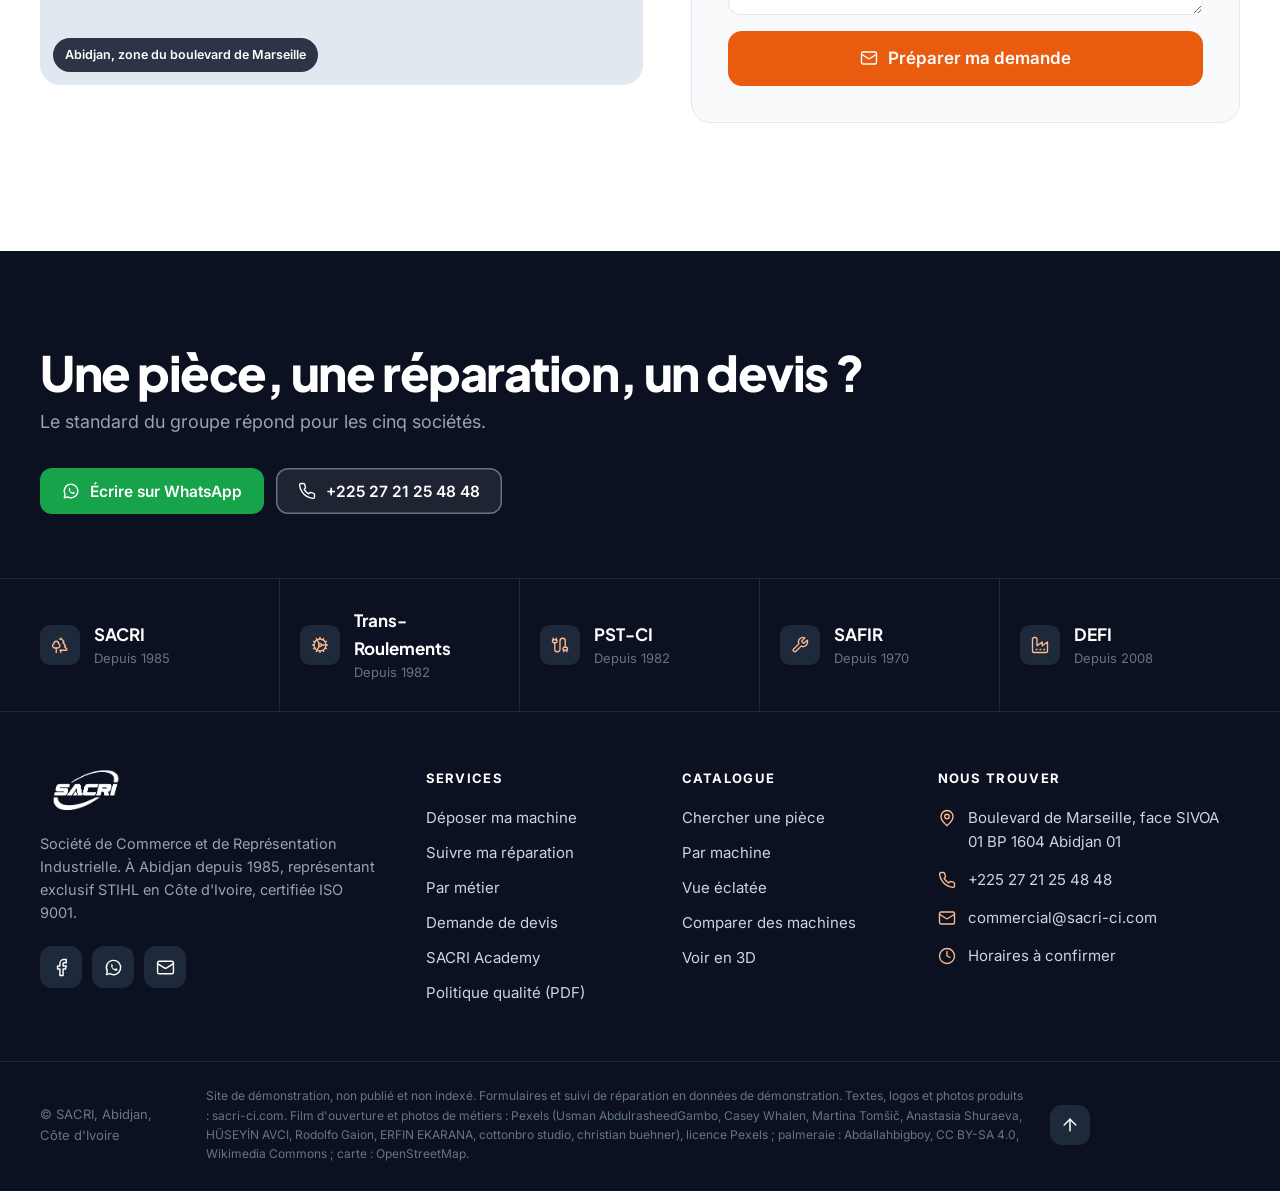
==== commit 49043ab3: "Site v7 : video plein ecran, metiers en photos plein cadre, chiffres, mur de logos, Academy, atelier" ====
--- a/societe-defi.html
+++ b/societe-defi.html
@@ -6,60 +6,74 @@
 <meta name="robots" content="noindex, nofollow">
 <title>DEFI, société du groupe SACRI</title>
 <meta name="description" content="Construction métallique, tuyauterie et chaudronnerie, de l&#x27;étude à la maintenance.">
-<meta name="theme-color" content="#E95B0F">
+<meta name="theme-color" content="#0F172A">
 <link rel="icon" href="assets/img/logo-transp.png">
 <link rel="preconnect" href="https://fonts.googleapis.com">
 <link rel="preconnect" href="https://fonts.gstatic.com" crossorigin>
-<link href="https://fonts.googleapis.com/css2?family=Inter:wght@400;500;600;700;800&display=swap" rel="stylesheet">
-<link rel="stylesheet" href="style.css?v=202611241342">
+<link href="https://fonts.googleapis.com/css2?family=Inter:wght@400;500;600;700&family=Plus+Jakarta+Sans:wght@600;700;800&display=swap" rel="stylesheet">
+<link rel="stylesheet" href="style.css?v=202611241751">
 </head>
-<body>
+<body class="soc-page">
 <svg width="0" height="0" style="position:absolute" aria-hidden="true">
-  <symbol id="i-pin" viewBox="0 0 24 24"><path d="M12 22s7-6.2 7-12a7 7 0 1 0-14 0c0 5.8 7 12 7 12z"/><circle cx="12" cy="10" r="2.6"/></symbol>
-  <symbol id="i-phone" viewBox="0 0 24 24"><path d="M5 3h3.5l1.8 4.5-2.3 1.4a11 11 0 0 0 7.1 7.1l1.4-2.3L21 15.5V19a2 2 0 0 1-2 2A17 17 0 0 1 3 5a2 2 0 0 1 2-2z"/></symbol>
-  <symbol id="i-mail" viewBox="0 0 24 24"><rect x="3" y="5" width="18" height="14" rx="2"/><path d="m3.5 6.5 8.5 6.5 8.5-6.5"/></symbol>
-  <symbol id="i-fb" viewBox="0 0 24 24"><path d="M14 8.5V7c0-.8.4-1.2 1.3-1.2H17V3h-2.6C11.8 3 11 4.6 11 6.8v1.7H9V11h2v10h3V11h2.4l.4-2.5z" fill="currentColor" stroke="none"/></symbol>
+  <symbol id="i-pin" viewBox="0 0 24 24"><path d="M20 10c0 4.993-5.539 10.193-7.399 11.799a1 1 0 0 1-1.202 0C9.539 20.193 4 14.993 4 10a8 8 0 0 1 16 0" /> <circle cx="12" cy="10" r="3" /></symbol>
+  <symbol id="i-phone" viewBox="0 0 24 24"><path d="M22 16.92v3a2 2 0 0 1-2.18 2 19.79 19.79 0 0 1-8.63-3.07 19.5 19.5 0 0 1-6-6 19.79 19.79 0 0 1-3.07-8.67A2 2 0 0 1 4.11 2h3a2 2 0 0 1 2 1.72 12.84 12.84 0 0 0 .7 2.81 2 2 0 0 1-.45 2.11L8.09 9.91a16 16 0 0 0 6 6l1.27-1.27a2 2 0 0 1 2.11-.45 12.84 12.84 0 0 0 2.81.7A2 2 0 0 1 22 16.92z" /></symbol>
+  <symbol id="i-mail" viewBox="0 0 24 24"><rect width="20" height="16" x="2" y="4" rx="2" /> <path d="m22 7-8.97 5.7a1.94 1.94 0 0 1-2.06 0L2 7" /></symbol>
+  <symbol id="i-fb" viewBox="0 0 24 24"><path d="M18 2h-3a5 5 0 0 0-5 5v3H7v4h3v8h4v-8h3l1-4h-4V7a1 1 0 0 1 1-1h3z" /></symbol>
+  <symbol id="i-arrow" viewBox="0 0 24 24"><path d="M5 12h14" /> <path d="m12 5 7 7-7 7" /></symbol>
+  <symbol id="i-down" viewBox="0 0 24 24"><path d="m6 9 6 6 6-6" /></symbol>
+  <symbol id="i-chev-r" viewBox="0 0 24 24"><path d="m9 18 6-6-6-6" /></symbol>
+  <symbol id="i-check" viewBox="0 0 24 24"><path d="M20 6 9 17l-5-5" /></symbol>
+  <symbol id="i-tree" viewBox="0 0 24 24"><path d="M10 10v.2A3 3 0 0 1 8.9 16H5a3 3 0 0 1-1-5.8V10a3 3 0 0 1 6 0Z" /> <path d="M7 16v6" /> <path d="M13 19v3" /> <path d="M12 19h8.3a1 1 0 0 0 .7-1.7L18 14h.3a1 1 0 0 0 .7-1.7L16 9h.2a1 1 0 0 0 .8-1.7L13 3l-1.4 1.5" /></symbol>
+  <symbol id="i-leaf" viewBox="0 0 24 24"><path d="M7 20h10" /> <path d="M10 20c5.5-2.5.8-6.4 3-10" /> <path d="M9.5 9.4c1.1.8 1.8 2.2 2.3 3.7-2 .4-3.5.4-4.8-.3-1.2-.6-2.3-1.9-3-4.2 2.8-.5 4.4 0 5.5.8z" /> <path d="M14.1 6a7 7 0 0 0-1.1 4c1.9-.1 3.3-.6 4.3-1.4 1-1 1.6-2.3 1.7-4.6-2.7.1-4 1-4.9 2z" /></symbol>
+  <symbol id="i-leaf2" viewBox="0 0 24 24"><path d="M11 20A7 7 0 0 1 9.8 6.1C15.5 5 17 4.48 19 2c1 2 2 4.18 2 8 0 5.5-4.78 10-10 10Z" /> <path d="M2 21c0-3 1.85-5.36 5.08-6C9.5 14.52 12 13 13 12" /></symbol>
+  <symbol id="i-hose" viewBox="0 0 24 24"><path d="M17 21v-2a1 1 0 0 1-1-1v-1a2 2 0 0 1 2-2h2a2 2 0 0 1 2 2v1a1 1 0 0 1-1 1" /> <path d="M19 15V6.5a1 1 0 0 0-7 0v11a1 1 0 0 1-7 0V9" /> <path d="M21 21v-2h-4" /> <path d="M3 5h4V3" /> <path d="M7 5a1 1 0 0 1 1 1v1a2 2 0 0 1-2 2H4a2 2 0 0 1-2-2V6a1 1 0 0 1 1-1V3" /></symbol>
+  <symbol id="i-wrench" viewBox="0 0 24 24"><path d="M14.7 6.3a1 1 0 0 0 0 1.4l1.6 1.6a1 1 0 0 0 1.4 0l3.77-3.77a6 6 0 0 1-7.94 7.94l-6.91 6.91a2.12 2.12 0 0 1-3-3l6.91-6.91a6 6 0 0 1 7.94-7.94l-3.76 3.76z" /></symbol>
+  <symbol id="i-factory" viewBox="0 0 24 24"><path d="M2 20a2 2 0 0 0 2 2h16a2 2 0 0 0 2-2V8l-7 5V8l-7 5V4a2 2 0 0 0-2-2H4a2 2 0 0 0-2 2Z" /> <path d="M17 18h1" /> <path d="M12 18h1" /> <path d="M7 18h1" /></symbol>
+  <symbol id="i-gear" viewBox="0 0 24 24"><path d="M12 20a8 8 0 1 0 0-16 8 8 0 0 0 0 16Z" /> <path d="M12 14a2 2 0 1 0 0-4 2 2 0 0 0 0 4Z" /> <path d="M12 2v2" /> <path d="M12 22v-2" /> <path d="m17 20.66-1-1.73" /> <path d="M11 10.27 7 3.34" /> <path d="m20.66 17-1.73-1" /> <path d="m3.34 7 1.73 1" /> <path d="M14 12h8" /> <path d="M2 12h2" /> <path d="m20.66 7-1.73 1" /> <path d="m3.34 17 1.73-1" /> <path d="m17 3.34-1 1.73" /> <path d="m11 13.73-4 6.93" /></symbol>
+  <symbol id="i-box" viewBox="0 0 24 24"><path d="M11 21.73a2 2 0 0 0 2 0l7-4A2 2 0 0 0 21 16V8a2 2 0 0 0-1-1.73l-7-4a2 2 0 0 0-2 0l-7 4A2 2 0 0 0 3 8v8a2 2 0 0 0 1 1.73z" /> <path d="M12 22V12" /> <path d="m3.3 7 7.703 4.734a2 2 0 0 0 1.994 0L20.7 7" /> <path d="m7.5 4.27 9 5.15" /></symbol>
+  <symbol id="i-shield" viewBox="0 0 24 24"><path d="M20 13c0 5-3.5 7.5-7.66 8.95a1 1 0 0 1-.67-.01C7.5 20.5 4 18 4 13V6a1 1 0 0 1 1-1c2 0 4.5-1.2 6.24-2.72a1.17 1.17 0 0 1 1.52 0C14.51 3.81 17 5 19 5a1 1 0 0 1 1 1z" /> <path d="m9 12 2 2 4-4" /></symbol>
+  <symbol id="i-users" viewBox="0 0 24 24"><path d="M16 21v-2a4 4 0 0 0-4-4H6a4 4 0 0 0-4 4v2" /> <circle cx="9" cy="7" r="4" /> <path d="M22 21v-2a4 4 0 0 0-3-3.87" /> <path d="M16 3.13a4 4 0 0 1 0 7.75" /></symbol>
+  <symbol id="i-search" viewBox="0 0 24 24"><circle cx="11" cy="11" r="8" /> <path d="m21 21-4.3-4.3" /></symbol>
+  <symbol id="i-cube" viewBox="0 0 24 24"><path d="M21 8a2 2 0 0 0-1-1.73l-7-4a2 2 0 0 0-2 0l-7 4A2 2 0 0 0 3 8v8a2 2 0 0 0 1 1.73l7 4a2 2 0 0 0 2 0l7-4A2 2 0 0 0 21 16Z" /> <path d="m3.3 7 8.7 5 8.7-5" /> <path d="M12 22V12" /></symbol>
+  <symbol id="i-explode" viewBox="0 0 24 24"><path d="M12.83 2.18a2 2 0 0 0-1.66 0L2.6 6.08a1 1 0 0 0 0 1.83l8.58 3.91a2 2 0 0 0 1.66 0l8.58-3.9a1 1 0 0 0 0-1.83z" /> <path d="M2 12a1 1 0 0 0 .58.91l8.6 3.91a2 2 0 0 0 1.65 0l8.58-3.9A1 1 0 0 0 22 12" /> <path d="M2 17a1 1 0 0 0 .58.91l8.6 3.91a2 2 0 0 0 1.65 0l8.58-3.9A1 1 0 0 0 22 17" /></symbol>
+  <symbol id="i-cols" viewBox="0 0 24 24"><rect width="18" height="18" x="3" y="3" rx="2" /> <path d="M12 3v18" /></symbol>
+  <symbol id="i-camera" viewBox="0 0 24 24"><path d="M14.5 4h-5L7 7H4a2 2 0 0 0-2 2v9a2 2 0 0 0 2 2h16a2 2 0 0 0 2-2V9a2 2 0 0 0-2-2h-3l-2.5-3z" /> <circle cx="12" cy="13" r="3" /></symbol>
+  <symbol id="i-chat" viewBox="0 0 24 24"><path d="M21 15a2 2 0 0 1-2 2H7l-4 4V5a2 2 0 0 1 2-2h14a2 2 0 0 1 2 2z" /></symbol>
+  <symbol id="i-clock" viewBox="0 0 24 24"><circle cx="12" cy="12" r="10" /> <polyline points="12 6 12 12 16 14" /></symbol>
+  <symbol id="i-pdf" viewBox="0 0 24 24"><path d="M15 2H6a2 2 0 0 0-2 2v16a2 2 0 0 0 2 2h12a2 2 0 0 0 2-2V7Z" /> <path d="M14 2v4a2 2 0 0 0 2 2h4" /> <path d="M10 9H8" /> <path d="M16 13H8" /> <path d="M16 17H8" /></symbol>
+  <symbol id="i-copy" viewBox="0 0 24 24"><rect width="14" height="14" x="8" y="8" rx="2" ry="2" /> <path d="M4 16c-1.1 0-2-.9-2-2V4c0-1.1.9-2 2-2h10c1.1 0 2 .9 2 2" /></symbol>
+  <symbol id="i-up" viewBox="0 0 24 24"><path d="m5 12 7-7 7 7" /> <path d="M12 19V5" /></symbol>
+  <symbol id="i-play" viewBox="0 0 24 24"><polygon points="6 3 20 12 6 21 6 3" /></symbol>
+  <symbol id="i-pause" viewBox="0 0 24 24"><rect x="14" y="4" width="4" height="16" rx="1" /> <rect x="6" y="4" width="4" height="16" rx="1" /></symbol>
+  <symbol id="i-award" viewBox="0 0 24 24"><path d="m15.477 12.89 1.515 8.526a.5.5 0 0 1-.81.47l-3.58-2.687a1 1 0 0 0-1.197 0l-3.586 2.686a.5.5 0 0 1-.81-.469l1.514-8.526" /> <circle cx="12" cy="8" r="6" /></symbol>
+  <symbol id="i-cal" viewBox="0 0 24 24"><path d="M8 2v4" /> <path d="M16 2v4" /> <rect width="18" height="18" x="3" y="4" rx="2" /> <path d="M3 10h18" /> <path d="m9 16 2 2 4-4" /></symbol>
+  <symbol id="i-building" viewBox="0 0 24 24"><path d="M6 22V4a2 2 0 0 1 2-2h8a2 2 0 0 1 2 2v18Z" /> <path d="M6 12H4a2 2 0 0 0-2 2v6a2 2 0 0 0 2 2h2" /> <path d="M18 9h2a2 2 0 0 1 2 2v9a2 2 0 0 1-2 2h-2" /> <path d="M10 6h4" /> <path d="M10 10h4" /> <path d="M10 14h4" /> <path d="M10 18h4" /></symbol>
+  <symbol id="i-grad" viewBox="0 0 24 24"><path d="M21.42 10.922a1 1 0 0 0-.019-1.838L12.83 5.18a2 2 0 0 0-1.66 0L2.6 9.08a1 1 0 0 0 0 1.832l8.57 3.908a2 2 0 0 0 1.66 0z" /> <path d="M22 10v6" /> <path d="M6 12.5V16a6 3 0 0 0 12 0v-3.5" /></symbol>
+  <symbol id="i-truck" viewBox="0 0 24 24"><path d="M14 18V6a2 2 0 0 0-2-2H4a2 2 0 0 0-2 2v11a1 1 0 0 0 1 1h2" /> <path d="M15 18H9" /> <path d="M19 18h2a1 1 0 0 0 1-1v-3.65a1 1 0 0 0-.22-.624l-3.48-4.35A1 1 0 0 0 17.52 8H14" /> <circle cx="17" cy="18" r="2" /> <circle cx="7" cy="18" r="2" /></symbol>
+  <symbol id="i-linkedin" viewBox="0 0 24 24"><path d="M16 8a6 6 0 0 1 6 6v7h-4v-7a2 2 0 0 0-2-2 2 2 0 0 0-2 2v7h-4v-7a6 6 0 0 1 6-6z" /> <rect width="4" height="12" x="2" y="9" /> <circle cx="4" cy="4" r="2" /></symbol>
+  <symbol id="i-x" viewBox="0 0 24 24"><path d="M18 6 6 18" /> <path d="m6 6 12 12" /></symbol>
+  <symbol id="i-tool" viewBox="0 0 24 24"><path d="m15 12-8.373 8.373a1 1 0 1 1-3-3L12 9" /> <path d="m18 15 4-4" /> <path d="m21.5 11.5-1.914-1.914A2 2 0 0 1 19 8.172V7l-2.26-2.26a6 6 0 0 0-4.202-1.756L9 2.96l.92.82A6.18 6.18 0 0 1 12 8.4V10l2 2h1.172a2 2 0 0 1 1.414.586L18.5 14.5" /></symbol>
+  <symbol id="i-circle-check" viewBox="0 0 24 24"><circle cx="12" cy="12" r="10" /> <path d="m9 12 2 2 4-4" /></symbol>
+  <symbol id="i-store" viewBox="0 0 24 24"><path d="m2 7 4.41-4.41A2 2 0 0 1 7.83 2h8.34a2 2 0 0 1 1.42.59L22 7" /> <path d="M4 12v8a2 2 0 0 0 2 2h12a2 2 0 0 0 2-2v-8" /> <path d="M15 22v-4a2 2 0 0 0-2-2h-2a2 2 0 0 0-2 2v4" /> <path d="M2 7h20" /> <path d="M22 7v3a2 2 0 0 1-2 2a2.7 2.7 0 0 1-1.59-.63.7.7 0 0 0-.82 0A2.7 2.7 0 0 1 16 12a2.7 2.7 0 0 1-1.59-.63.7.7 0 0 0-.82 0A2.7 2.7 0 0 1 12 12a2.7 2.7 0 0 1-1.59-.63.7.7 0 0 0-.82 0A2.7 2.7 0 0 1 8 12a2.7 2.7 0 0 1-1.59-.63.7.7 0 0 0-.82 0A2.7 2.7 0 0 1 4 12a2 2 0 0 1-2-2V7" /></symbol>
   <symbol id="i-wa" viewBox="0 0 24 24"><path d="M12 3a9 9 0 0 0-7.8 13.5L3 21l4.6-1.2A9 9 0 1 0 12 3z"/><path d="M8.8 8.2c.2-.4.5-.4.7-.4h.5c.2 0 .4 0 .5.4l.7 1.7c.1.2 0 .4-.1.6l-.5.6c-.1.1-.2.3 0 .5.4.7 1 1.4 1.6 1.8.6.4 1 .6 1.3.7.2.1.4 0 .5-.1l.6-.8c.2-.2.4-.2.6-.1l1.6.8c.2.1.4.2.4.4 0 .5-.2 1.1-.6 1.4-.5.4-1.2.6-1.9.4-1.2-.3-2.4-1-3.4-1.9-1-.9-1.7-2-2.1-3-.3-.7-.2-1.5.3-2.1z" fill="currentColor" stroke="none"/></symbol>
-  <symbol id="i-arrow" viewBox="0 0 24 24"><path d="M5 12h14M13 6l6 6-6 6"/></symbol>
-  <symbol id="i-down" viewBox="0 0 24 24"><path d="m6 9 6 6 6-6"/></symbol>
-  <symbol id="i-chev-r" viewBox="0 0 24 24"><path d="m9 6 6 6-6 6"/></symbol>
-  <symbol id="i-check" viewBox="0 0 24 24"><path d="m5 12.5 4.5 4.5L19 7.5"/></symbol>
-  <symbol id="i-tree" viewBox="0 0 24 24"><path d="M12 3 6 11h3l-4 6h14l-4-6h3z"/><path d="M12 17v4"/></symbol>
-  <symbol id="i-leaf" viewBox="0 0 24 24"><path d="M5 19c0-8 5-13 15-14-1 10-6 15-14 15"/><path d="M5 19 13 11"/></symbol>
-  <symbol id="i-leaf2" viewBox="0 0 24 24"><path d="M3 20h18"/><path d="M7 20c0-4 1-7 3-9M12 20c0-5 0-8 2-11M17 20c0-3-1-6-3-8"/></symbol>
-  <symbol id="i-hose" viewBox="0 0 24 24"><path d="M4 6h4v4H4zM16 14h4v4h-4z"/><path d="M8 8c6 0 2 8 8 8"/></symbol>
-  <symbol id="i-wrench" viewBox="0 0 24 24"><path d="M14.5 5.5a4 4 0 0 0 5 5L11 19a2.1 2.1 0 0 1-3-3l8.5-8.5a4 4 0 0 1-2-2z"/></symbol>
-  <symbol id="i-factory" viewBox="0 0 24 24"><path d="M3 21V10l5 3V10l5 3V6h4v15z"/><path d="M3 21h18M17 6V3"/></symbol>
-  <symbol id="i-gear" viewBox="0 0 24 24"><circle cx="12" cy="12" r="3"/><path d="M12 2v3M12 19v3M2 12h3M19 12h3M4.9 4.9 7 7M17 17l2.1 2.1M4.9 19.1 7 17M17 7l2.1-2.1"/></symbol>
-  <symbol id="i-box" viewBox="0 0 24 24"><path d="M3 7.5 12 3l9 4.5v9L12 21l-9-4.5z"/><path d="M3 7.5 12 12l9-4.5M12 12v9"/></symbol>
-  <symbol id="i-shield" viewBox="0 0 24 24"><path d="M12 3 4 6v6c0 4.5 3.4 8.2 8 9 4.6-.8 8-4.5 8-9V6z"/><path d="m8.5 12 2.5 2.5 4.5-4.5"/></symbol>
-  <symbol id="i-users" viewBox="0 0 24 24"><circle cx="9" cy="8" r="3.2"/><path d="M3 20a6 6 0 0 1 12 0"/><circle cx="17" cy="9" r="2.5"/><path d="M15.5 14.2A5 5 0 0 1 21 19"/></symbol>
-  <symbol id="i-search" viewBox="0 0 24 24"><circle cx="11" cy="11" r="7"/><path d="m20 20-3.5-3.5"/></symbol>
-  <symbol id="i-cube" viewBox="0 0 24 24"><path d="M12 2 3 7v10l9 5 9-5V7z"/><path d="m3 7 9 5 9-5M12 12v10"/></symbol>
-  <symbol id="i-explode" viewBox="0 0 24 24"><rect x="3" y="3" width="7" height="7" rx="1.5"/><rect x="14" y="3" width="7" height="7" rx="1.5"/><rect x="3" y="14" width="7" height="7" rx="1.5"/><rect x="14" y="14" width="7" height="7" rx="1.5"/></symbol>
-  <symbol id="i-cols" viewBox="0 0 24 24"><rect x="3" y="4" width="7" height="16" rx="1.5"/><rect x="14" y="4" width="7" height="16" rx="1.5"/></symbol>
-  <symbol id="i-camera" viewBox="0 0 24 24"><path d="M3 8h4l2-3h6l2 3h4v12H3z"/><circle cx="12" cy="13.5" r="3.5"/></symbol>
-  <symbol id="i-chat" viewBox="0 0 24 24"><path d="M4 5h16v11H9l-5 4z"/></symbol>
-  <symbol id="i-clock" viewBox="0 0 24 24"><circle cx="12" cy="12" r="9"/><path d="M12 7v5l3 2"/></symbol>
-  <symbol id="i-pdf" viewBox="0 0 24 24"><path d="M6 2h9l5 5v15H6z"/><path d="M14 2v6h6"/></symbol>
-  <symbol id="i-copy" viewBox="0 0 24 24"><rect x="8" y="8" width="12" height="12" rx="2"/><path d="M16 8V5a1 1 0 0 0-1-1H5a1 1 0 0 0-1 1v10a1 1 0 0 0 1 1h3"/></symbol>
-  <symbol id="i-up" viewBox="0 0 24 24"><path d="m6 14 6-6 6 6"/></symbol>
 </svg>
+
 <a class="skip" href="#main">Aller au contenu</a>
+<div class="demo-bar" role="note"><svg aria-hidden="true"><use href="#i-shield"/></svg><span>Site de démonstration, non publié et non indexé.</span></div>
 <header class="top" id="top"><div class="wrap top-in">
-  <a href="index.html" class="brand" aria-label="SACRI, accueil"><img src="assets/img/logo-transp.png" alt="SACRI" width="104" height="52"></a>
+  <a href="index.html" class="brand" aria-label="SACRI, accueil"><img src="assets/img/logo-transp.png" alt="SACRI" width="88" height="44"></a>
   <nav id="nav" class="nav" aria-label="Menu principal">
     <div class="mi-item"><button class="mi-btn" type="button" aria-expanded="false" aria-controls="mg-gammes">Gammes<svg class="chev" aria-hidden="true"><use href="#i-down"/></svg></button>
-      <div class="mega" id="mg-gammes"><div class="wrap mega-in"><div class="mg-head"><b>Nos gammes</b><a href="https://leslita06.github.io/sacri-catalogue/">Tout le catalogue<svg aria-hidden="true"><use href="#i-arrow"/></svg></a></div><div class="mg-grid g5"><a class="mg-g" href="https://leslita06.github.io/sacri-catalogue/#/catalogue?fam=Forestier+et+agricole"><img src="assets/img/g-agri.jpg" alt="" loading="lazy" width="64" height="64"><span><b>Agricole et forestier</b><small>Atomiseurs, tarières, tronçonneuses</small></span></a><a class="mg-g" href="https://leslita06.github.io/sacri-catalogue/#/catalogue?fam=Espaces+verts"><img src="assets/img/g-ev.jpg" alt="" loading="lazy" width="64" height="64"><span><b>Espaces verts</b><small>Débroussailleuses, souffleurs, tondeuses</small></span></a><a class="mg-g" href="https://leslita06.github.io/sacri-catalogue/#/catalogue?fam=Lavage+et+nettoyage"><img src="assets/img/g-lavage.jpg" alt="" loading="lazy" width="64" height="64"><span><b>Lavage et nettoyage</b><small>Nettoyeurs, aspirateurs</small></span></a><a class="mg-g" href="https://leslita06.github.io/sacri-catalogue/#/catalogue?fam=Lubrifiants"><img src="assets/img/g-lub.jpg" alt="" loading="lazy" width="64" height="64"><span><b>Lubrifiants</b><small>Huiles moteur, hydrauliques, graisses</small></span></a><a class="mg-g" href="https://leslita06.github.io/sacri-catalogue/#/catalogue?fam=Flexibles+et+raccords"><img src="assets/img/g-flex.jpg" alt="" loading="lazy" width="64" height="64"><span><b>Flexibles et transmission</b><small>Flexibles, raccords, roulements</small></span></a><a class="mg-g" href="https://leslita06.github.io/sacri-catalogue/#/catalogue?fam=Levage"><img src="assets/img/g-levage.jpg" alt="" loading="lazy" width="64" height="64"><span><b>Levage</b><small>Sangles, câbles, palans</small></span></a><a class="mg-g" href="https://leslita06.github.io/sacri-catalogue/#/catalogue?fam=Outillage"><img src="assets/img/g-outillage.jpg" alt="" loading="lazy" width="64" height="64"><span><b>Outillage</b><small>Servantes, caisses, clés</small></span></a><a class="mg-g" href="https://leslita06.github.io/sacri-catalogue/#/catalogue?fam=Sécurité+et+EPI"><img src="assets/img/g-epi.jpg" alt="" loading="lazy" width="64" height="64"><span><b>Sécurité et EPI</b><small>Casques, gants, chaussures</small></span></a><a class="mg-g" href="https://leslita06.github.io/sacri-catalogue/#/catalogue?fam=Pneumatique+et+hydraulique"><img src="assets/img/g-fourn.jpg" alt="" loading="lazy" width="64" height="64"><span><b>Fournitures industrielles</b><small>Compresseurs, crics, presses</small></span></a><a class="mg-g" href="index.html#contact"><img src="assets/img/g-centrale.jpg" alt="" loading="lazy" width="64" height="64"><span><b>Centrale d&#x27;achat</b><small>Tous matériels, sur demande</small></span></a></div></div></div></div>
+      <div class="mega" id="mg-gammes"><div class="wrap mega-in"><div class="mg-head"><b>Nos gammes</b><a href="https://leslita06.github.io/sacri-catalogue/">Tout le catalogue<svg aria-hidden="true"><use href="#i-arrow"/></svg></a></div><div class="mg-grid g5"><a class="mg-g" href="https://leslita06.github.io/sacri-catalogue/#/catalogue?fam=Forestier+et+agricole"><img src="assets/img/g-agri.jpg" alt="" loading="lazy" width="56" height="56"><span><b>Agricole et forestier</b><small>Atomiseurs, tarières, tronçonneuses</small></span></a><a class="mg-g" href="https://leslita06.github.io/sacri-catalogue/#/catalogue?fam=Espaces+verts"><img src="assets/img/g-ev.jpg" alt="" loading="lazy" width="56" height="56"><span><b>Espaces verts</b><small>Débroussailleuses, souffleurs, tondeuses</small></span></a><a class="mg-g" href="https://leslita06.github.io/sacri-catalogue/#/catalogue?fam=Lavage+et+nettoyage"><img src="assets/img/g-lavage.jpg" alt="" loading="lazy" width="56" height="56"><span><b>Lavage et nettoyage</b><small>Nettoyeurs, aspirateurs</small></span></a><a class="mg-g" href="https://leslita06.github.io/sacri-catalogue/#/catalogue?fam=Lubrifiants"><img src="assets/img/g-lub.jpg" alt="" loading="lazy" width="56" height="56"><span><b>Lubrifiants</b><small>Huiles moteur, hydrauliques, graisses</small></span></a><a class="mg-g" href="https://leslita06.github.io/sacri-catalogue/#/catalogue?fam=Flexibles+et+raccords"><img src="assets/img/g-flex.jpg" alt="" loading="lazy" width="56" height="56"><span><b>Flexibles et transmission</b><small>Flexibles, raccords, roulements</small></span></a><a class="mg-g" href="https://leslita06.github.io/sacri-catalogue/#/catalogue?fam=Levage"><img src="assets/img/g-levage.jpg" alt="" loading="lazy" width="56" height="56"><span><b>Levage</b><small>Sangles, câbles, palans</small></span></a><a class="mg-g" href="https://leslita06.github.io/sacri-catalogue/#/catalogue?fam=Outillage"><img src="assets/img/g-outillage.jpg" alt="" loading="lazy" width="56" height="56"><span><b>Outillage</b><small>Servantes, caisses, clés</small></span></a><a class="mg-g" href="https://leslita06.github.io/sacri-catalogue/#/catalogue?fam=Sécurité+et+EPI"><img src="assets/img/g-epi.jpg" alt="" loading="lazy" width="56" height="56"><span><b>Sécurité et EPI</b><small>Casques, gants, chaussures</small></span></a><a class="mg-g" href="https://leslita06.github.io/sacri-catalogue/#/catalogue?fam=Pneumatique+et+hydraulique"><img src="assets/img/g-fourn.jpg" alt="" loading="lazy" width="56" height="56"><span><b>Fournitures industrielles</b><small>Compresseurs, crics, presses</small></span></a><a class="mg-g" href="index.html#contact"><img src="assets/img/g-centrale.jpg" alt="" loading="lazy" width="56" height="56"><span><b>Centrale d&#x27;achat</b><small>Tous matériels, sur demande</small></span></a></div></div></div></div>
     <div class="mi-item"><button class="mi-btn" type="button" aria-expanded="false" aria-controls="mg-socs">Sociétés<svg class="chev" aria-hidden="true"><use href="#i-down"/></svg></button>
       <div class="mega" id="mg-socs"><div class="wrap mega-in"><div class="mg-head"><b>Cinq sociétés, un même groupe</b><a href="index.html#groupe">Le groupe<svg aria-hidden="true"><use href="#i-arrow"/></svg></a></div><div class="mg-grid g3"><a class="mg-s" href="societe-sacri.html"><span class="mg-i"><svg aria-hidden="true"><use href="#i-tree"/></svg></span><span><b>SACRI</b><small>Matériels industriels et agricoles, représentant exclusif STIHL, pièces de rechange et service après-vente.</small></span></a><a class="mg-s" href="societe-trans-roulements.html"><span class="mg-i"><svg aria-hidden="true"><use href="#i-gear"/></svg></span><span><b>Trans-Roulements</b><small>Transmission et flexibles, avec un conseil adapté à vos impératifs mécaniques et électriques.</small></span></a><a class="mg-s" href="societe-pst-ci.html"><span class="mg-i"><svg aria-hidden="true"><use href="#i-hose"/></svg></span><span><b>PST-CI</b><small>Pneumatique et hydraulique : fourniture, installation, réparation, maintenance et SAV.</small></span></a><a class="mg-s" href="societe-safir.html"><span class="mg-i"><svg aria-hidden="true"><use href="#i-wrench"/></svg></span><span><b>SAFIR</b><small>Scies à ruban, outils de coupe, affûtage et pièces détachées pour les industries du bois.</small></span></a><a class="mg-s" href="societe-defi.html"><span class="mg-i"><svg aria-hidden="true"><use href="#i-factory"/></svg></span><span><b>DEFI</b><small>Construction métallique, tuyauterie et chaudronnerie, de l&#x27;étude à la maintenance.</small></span></a></div></div></div></div>
     <div class="mi-item"><button class="mi-btn" type="button" aria-expanded="false" aria-controls="mg-srv">Services<svg class="chev" aria-hidden="true"><use href="#i-down"/></svg></button>
-      <div class="mega" id="mg-srv"><div class="wrap mega-in"><div class="mg-head"><b>Avant, pendant et après l'achat</b><a href="index.html#atelier">Atelier et SAV<svg aria-hidden="true"><use href="#i-arrow"/></svg></a></div><div class="mg-grid g3"><a class="mg-s" href="index.html#atelier"><span class="mg-i"><svg aria-hidden="true"><use href="#i-wrench"/></svg></span><span><b>Déposer ma machine à l'atelier</b><small>Diagnostic et réparation par nos techniciens</small></span></a><a class="mg-s" href="index.html#suivi"><span class="mg-i"><svg aria-hidden="true"><use href="#i-clock"/></svg></span><span><b>Suivre ma réparation</b><small>Avec votre numéro de dossier</small></span></a><a class="mg-s" href="https://leslita06.github.io/sacri-catalogue/"><span class="mg-i"><svg aria-hidden="true"><use href="#i-box"/></svg></span><span><b>Pièces de rechange</b><small>Par référence, par machine ou en photo</small></span></a><a class="mg-s" href="index.html#metiers"><span class="mg-i"><svg aria-hidden="true"><use href="#i-users"/></svg></span><span><b>Conseil par métier</b><small>Le bon matériel pour votre usage</small></span></a><a class="mg-s" href="index.html#contact"><span class="mg-i"><svg aria-hidden="true"><use href="#i-chat"/></svg></span><span><b>Demande de devis</b><small>Réponse de notre équipe commerciale</small></span></a></div></div></div></div>
+      <div class="mega" id="mg-srv"><div class="wrap mega-in"><div class="mg-head"><b>Avant, pendant et après l'achat</b><a href="index.html#atelier">Atelier et SAV<svg aria-hidden="true"><use href="#i-arrow"/></svg></a></div><div class="mg-grid g3"><a class="mg-s" href="index.html#atelier"><span class="mg-i"><svg aria-hidden="true"><use href="#i-wrench"/></svg></span><span><b>Déposer ma machine à l'atelier</b><small>Diagnostic et réparation par nos techniciens</small></span></a><a class="mg-s" href="index.html#suivi"><span class="mg-i"><svg aria-hidden="true"><use href="#i-clock"/></svg></span><span><b>Suivre ma réparation</b><small>Avec votre numéro de dossier</small></span></a><a class="mg-s" href="https://leslita06.github.io/sacri-catalogue/"><span class="mg-i"><svg aria-hidden="true"><use href="#i-box"/></svg></span><span><b>Pièces de rechange</b><small>Par référence, par machine ou en photo</small></span></a><a class="mg-s" href="index.html#metiers"><span class="mg-i"><svg aria-hidden="true"><use href="#i-users"/></svg></span><span><b>Conseil par métier</b><small>Le bon matériel pour votre usage</small></span></a><a class="mg-s" href="https://leslita06.github.io/sacri-academy/"><span class="mg-i"><svg aria-hidden="true"><use href="#i-grad"/></svg></span><span><b>SACRI Academy</b><small>Proposition de programme de formation</small></span></a><a class="mg-s" href="index.html#contact"><span class="mg-i"><svg aria-hidden="true"><use href="#i-chat"/></svg></span><span><b>Demande de devis</b><small>Réponse de notre équipe commerciale</small></span></a></div></div></div></div>
     <a class="mi-link" href="https://leslita06.github.io/sacri-catalogue/">Catalogue</a>
     <a class="mi-link" href="index.html#contact">Contact</a>
   </nav>
   <form class="hs" id="hs" role="search" action="https://leslita06.github.io/sacri-catalogue/" autocomplete="off">
-    <svg class="ic" aria-hidden="true"><use href="#i-search"/></svg><input id="hq" type="search" placeholder="Chercher une pièce : chaîne MS 661, huile 2 temps" aria-label="Chercher une pièce dans le catalogue" enterkeyhint="search">
+    <svg class="ic" aria-hidden="true"><use href="#i-search"/></svg><input id="hq" type="search" placeholder="Chercher une pièce, ex. chaîne MS 661" aria-label="Chercher une pièce dans le catalogue" enterkeyhint="search">
     <button type="submit" class="hs-go" aria-label="Rechercher"><svg aria-hidden="true"><use href="#i-arrow"/></svg></button>
     <div class="hs-sugg" id="hs-sugg" role="listbox" hidden></div>
   </form>
@@ -67,23 +81,24 @@
   <button class="burger" id="burger" type="button" aria-label="Ouvrir le menu" aria-expanded="false" aria-controls="nav"><span></span><span></span><span></span></button>
 </div></header>
 <main id="main">
-<section class="s-hero"><div class="wrap">
+<section class="s-hero"><picture><source media="(max-width:700px)" srcset="assets/img/v7/industrie-m.jpg"><img class="s-img" src="assets/img/v7/industrie.jpg" alt="" loading="lazy" decoding="async"></picture>
+  <div class="wrap s-hero-in">
   <nav class="crumb" aria-label="Fil d'Ariane"><a href="index.html">Accueil</a><svg aria-hidden="true"><use href="#i-chev-r"/></svg><a href="index.html#groupe">Le groupe</a><svg aria-hidden="true"><use href="#i-chev-r"/></svg><span>DEFI</span></nav>
-  <div class="s-head"><div><div class="eyebrow"><svg aria-hidden="true"><use href="#i-factory"/></svg>Société du groupe SACRI, depuis 2008</div><h1 class="h1s">DEFI</h1><p class="sub">Construction métallique, tuyauterie et chaudronnerie, de l&#x27;étude à la maintenance.</p>
-    <div class="ctas"><a class="btn" href="#contact"><svg aria-hidden="true"><use href="#i-chat"/></svg>Demander un devis</a><a class="btn btn-line" href="https://leslita06.github.io/sacri-catalogue/#/catalogue?soc=DEFI"><svg aria-hidden="true"><use href="#i-search"/></svg>Voir ses articles</a></div></div>
+  <div class="s-head"><div><p class="eyebrow eb-l">Société du groupe SACRI, depuis 2008</p><h1 class="h1s">DEFI</h1><p class="s-sub">Construction métallique, tuyauterie et chaudronnerie, de l&#x27;étude à la maintenance.</p>
+    <div class="ctas"><a class="btn btn-xl" href="#contact"><svg aria-hidden="true"><use href="#i-chat"/></svg>Demander un devis</a><a class="btn btn-xl btn-white" href="https://leslita06.github.io/sacri-catalogue/#/catalogue?soc=DEFI"><svg aria-hidden="true"><use href="#i-search"/></svg>Voir ses articles</a></div></div>
     <div class="s-logo"><img src="assets/img/f-defi-logo.png" alt="Logo DEFI"></div></div>
 </div></section>
 <section class="s-body"><div class="wrap s-grid">
-  <div><div class="eyebrow"><svg aria-hidden="true"><use href="#i-users"/></svg>Métier</div><h2 class="h2s">Ce que fait DEFI.</h2><p>DEFI a été créée en 2008. Elle est reconnue en Côte d&#x27;Ivoire dans la construction métallique, la tuyauterie et la chaudronnerie.</p><p>DEFI assure l&#x27;ingénierie, l&#x27;étude, la réalisation et la maintenance des constructions métalliques selon les cahiers des charges. Équipes, matériaux et matériels sont contrôlés et homologués. Ses clients viennent de l&#x27;agroalimentaire, du pétrole, du bâtiment, des travaux publics et du génie civil.</p>
+  <div><p class="eyebrow">Métier</p><h2 class="h2s">Ce que fait DEFI.</h2><p>DEFI a été créée en 2008. Elle est reconnue en Côte d&#x27;Ivoire dans la construction métallique, la tuyauterie et la chaudronnerie.</p><p>DEFI assure l&#x27;ingénierie, l&#x27;étude, la réalisation et la maintenance des constructions métalliques selon les cahiers des charges. Équipes, matériaux et matériels sont contrôlés et homologués. Ses clients viennent de l&#x27;agroalimentaire, du pétrole, du bâtiment, des travaux publics et du génie civil.</p>
     <h3 class="h3s">Secteurs servis</h3><ul class="ticks"><li><svg aria-hidden="true"><use href="#i-check"/></svg>Agroalimentaire</li><li><svg aria-hidden="true"><use href="#i-check"/></svg>Pétrole</li><li><svg aria-hidden="true"><use href="#i-check"/></svg>BTP et génie civil</li></ul></div>
   <aside class="s-side">
-    <div class="s-card"><h3><svg aria-hidden="true"><use href="#i-box"/></svg>Gammes au catalogue</h3><div class="fchips"><a class="fchip" href="https://leslita06.github.io/sacri-catalogue/#/catalogue?soc=DEFI&amp;fam=Construction+métallique">Construction métallique</a></div><a class="lnk-arrow" href="https://leslita06.github.io/sacri-catalogue/#/catalogue?soc=DEFI">2 articles d'échantillon<svg aria-hidden="true"><use href="#i-arrow"/></svg></a></div>
+    <div class="s-card"><h3><svg aria-hidden="true"><use href="#i-box"/></svg>Gammes au catalogue</h3><div class="fchips"><a class="fchip" href="https://leslita06.github.io/sacri-catalogue/#/catalogue?soc=DEFI&amp;fam=Construction+métallique">Construction métallique</a></div><a class="lnk-l" href="https://leslita06.github.io/sacri-catalogue/#/catalogue?soc=DEFI">2 articles d'échantillon<svg aria-hidden="true"><use href="#i-arrow"/></svg></a></div>
     <div class="s-card"><h3><svg aria-hidden="true"><use href="#i-shield"/></svg>Marques représentées</h3><ul class="mq"><li>SAMARO</li></ul></div>
   </aside>
 </div></section>
-<section class="soft"><div class="wrap"><div class="head"><div class="eyebrow"><svg aria-hidden="true"><use href="#i-users"/></svg>Le groupe</div><h2>Les autres sociétés du groupe.</h2></div><div class="socs socs-4"><a class="soc soc-s" href="societe-sacri.html"><div class="soc-top"><span class="soc-i"><svg aria-hidden="true"><use href="#i-tree"/></svg></span><span class="soc-y">Depuis 1985</span></div><h3>SACRI</h3><p>Matériels industriels et agricoles, représentant exclusif STIHL, pièces de rechange et service après-vente.</p><span class="soc-go">Voir la société<svg aria-hidden="true"><use href="#i-arrow"/></svg></span></a><a class="soc soc-s" href="societe-trans-roulements.html"><div class="soc-top"><span class="soc-i"><svg aria-hidden="true"><use href="#i-gear"/></svg></span><span class="soc-y">Depuis 1982</span></div><h3>Trans-Roulements</h3><p>Transmission et flexibles, avec un conseil adapté à vos impératifs mécaniques et électriques.</p><span class="soc-go">Voir la société<svg aria-hidden="true"><use href="#i-arrow"/></svg></span></a><a class="soc soc-s" href="societe-pst-ci.html"><div class="soc-top"><span class="soc-i"><svg aria-hidden="true"><use href="#i-hose"/></svg></span><span class="soc-y">Depuis 1982</span></div><h3>PST-CI</h3><p>Pneumatique et hydraulique : fourniture, installation, réparation, maintenance et SAV.</p><span class="soc-go">Voir la société<svg aria-hidden="true"><use href="#i-arrow"/></svg></span></a><a class="soc soc-s" href="societe-safir.html"><div class="soc-top"><span class="soc-i"><svg aria-hidden="true"><use href="#i-wrench"/></svg></span><span class="soc-y">Depuis 1970</span></div><h3>SAFIR</h3><p>Scies à ruban, outils de coupe, affûtage et pièces détachées pour les industries du bois.</p><span class="soc-go">Voir la société<svg aria-hidden="true"><use href="#i-arrow"/></svg></span></a></div></div></section>
-<section id="contact" class="dark"><div class="wrap">
-  <div class="head"><div class="eyebrow light"><svg aria-hidden="true"><use href="#i-chat"/></svg>Contact</div><h2>Passez nous voir, ou écrivez-nous.</h2></div>
+<section class="groupe groupe-s"><div class="wrap"><div class="sec-head"><p class="eyebrow">Le groupe</p><h2>Les autres sociétés du groupe.</h2></div><ul class="glist"><li><a href="societe-sacri.html"><span class="gl-y">1985</span><span class="gl-n">SACRI</span><span class="gl-d">Matériels industriels et agricoles, représentant exclusif STIHL, pièces de rechange et service après-vente.</span><svg class="gl-go" aria-hidden="true"><use href="#i-arrow"/></svg></a></li><li><a href="societe-trans-roulements.html"><span class="gl-y">1982</span><span class="gl-n">Trans-Roulements</span><span class="gl-d">Transmission et flexibles, avec un conseil adapté à vos impératifs mécaniques et électriques.</span><svg class="gl-go" aria-hidden="true"><use href="#i-arrow"/></svg></a></li><li><a href="societe-pst-ci.html"><span class="gl-y">1982</span><span class="gl-n">PST-CI</span><span class="gl-d">Pneumatique et hydraulique : fourniture, installation, réparation, maintenance et SAV.</span><svg class="gl-go" aria-hidden="true"><use href="#i-arrow"/></svg></a></li><li><a href="societe-safir.html"><span class="gl-y">1970</span><span class="gl-n">SAFIR</span><span class="gl-d">Scies à ruban, outils de coupe, affûtage et pièces détachées pour les industries du bois.</span><svg class="gl-go" aria-hidden="true"><use href="#i-arrow"/></svg></a></li></ul></div></section>
+<section id="contact" class="contact"><div class="wrap">
+  <div class="sec-head"><p class="eyebrow">Contact</p><h2>Passez nous voir, ou écrivez-nous.</h2></div>
   <div class="ct-grid">
     <div class="ct-l">
       <ul class="coords">
@@ -100,7 +115,7 @@
       <label>Société<input name="soc" placeholder="Facultatif" autocomplete="organization"></label>
       <label>Société du groupe concernée<select name="dest"><option>SACRI</option><option>Trans-Roulements</option><option>PST-CI</option><option>SAFIR</option><option selected>DEFI</option><option>Je ne sais pas</option></select></label>
       <label>Votre besoin<textarea name="besoin" rows="4" required placeholder="Ex. 2 chaînes pour MS 661, 1 débroussailleuse FS 400"></textarea></label>
-      <button class="btn" type="submit"><svg aria-hidden="true"><use href="#i-mail"/></svg>Préparer ma demande</button>
+      <button class="btn btn-xl" type="submit"><svg aria-hidden="true"><use href="#i-mail"/></svg>Préparer ma demande</button>
     </form>
   </div>
 </div></section>
@@ -112,16 +127,24 @@
 </div></div>
 </main>
 <footer class="foot">
+  <div class="wrap foot-cta">
+    <div><h2>Une pièce, une réparation, un devis ?</h2><p>Le standard du groupe répond pour les cinq sociétés.</p></div>
+    <div class="foot-cta-b">
+      <a class="btn btn-wa" href="https://wa.me/?text=Bonjour%20SACRI%2C%20" target="_blank" rel="noopener"><svg aria-hidden="true"><use href="#i-wa"/></svg>Écrire sur WhatsApp</a>
+      <a class="btn btn-ghost" href="tel:+2252721254848"><svg aria-hidden="true"><use href="#i-phone"/></svg>+225 27 21 25 48 48</a>
+    </div>
+  </div>
+  <div class="wrap foot-socs"><a class="fs" href="societe-sacri.html"><span class="fs-i"><svg aria-hidden="true"><use href="#i-tree"/></svg></span><span><b>SACRI</b><small>Depuis 1985</small></span></a><a class="fs" href="societe-trans-roulements.html"><span class="fs-i"><svg aria-hidden="true"><use href="#i-gear"/></svg></span><span><b>Trans-Roulements</b><small>Depuis 1982</small></span></a><a class="fs" href="societe-pst-ci.html"><span class="fs-i"><svg aria-hidden="true"><use href="#i-hose"/></svg></span><span><b>PST-CI</b><small>Depuis 1982</small></span></a><a class="fs" href="societe-safir.html"><span class="fs-i"><svg aria-hidden="true"><use href="#i-wrench"/></svg></span><span><b>SAFIR</b><small>Depuis 1970</small></span></a><a class="fs" href="societe-defi.html"><span class="fs-i"><svg aria-hidden="true"><use href="#i-factory"/></svg></span><span><b>DEFI</b><small>Depuis 2008</small></span></a></div>
   <div class="wrap foot-grid">
     <div class="foot-brand">
-      <img src="assets/img/logo-blanc.png" alt="SACRI" width="114" height="57" loading="lazy">
-      <p>Société de Commerce et de Représentation Industrielle. Installée à Abidjan depuis 1985, représentant exclusif STIHL en Côte d'Ivoire, certifiée ISO 9001.</p>
-      <a class="soc-link" href="https://www.facebook.com/sacriofficiel" target="_blank" rel="noopener"><svg aria-hidden="true"><use href="#i-fb"/></svg><span>SACRI sur Facebook</span></a>
+      <img src="assets/img/logo-blanc.png" alt="SACRI" width="104" height="52" loading="lazy">
+      <p>Société de Commerce et de Représentation Industrielle. À Abidjan depuis 1985, représentant exclusif STIHL en Côte d'Ivoire, certifiée ISO 9001.</p>
+      <div class="rs"><a href="https://www.facebook.com/sacriofficiel" target="_blank" rel="noopener" aria-label="SACRI sur Facebook"><svg aria-hidden="true"><use href="#i-fb"/></svg></a><a href="https://wa.me/?text=Bonjour%20SACRI%2C%20" target="_blank" rel="noopener" aria-label="SACRI sur WhatsApp"><svg aria-hidden="true"><use href="#i-wa"/></svg></a><a href="mailto:info@sacri-ci.com" aria-label="Écrire à SACRI"><svg aria-hidden="true"><use href="#i-mail"/></svg></a></div>
     </div>
-    <div><h4>Le groupe</h4><ul class="fl"><li><a href="societe-sacri.html">SACRI</a></li><li><a href="societe-trans-roulements.html">Trans-Roulements</a></li><li><a href="societe-pst-ci.html">PST-CI</a></li><li><a href="societe-safir.html">SAFIR</a></li><li><a href="societe-defi.html">DEFI</a></li></ul></div>
     <div><h4>Services</h4><ul class="fl">
       <li><a href="index.html#atelier">Déposer ma machine</a></li><li><a href="index.html#suivi">Suivre ma réparation</a></li>
       <li><a href="index.html#metiers">Par métier</a></li><li><a href="index.html#contact">Demande de devis</a></li>
+      <li><a href="https://leslita06.github.io/sacri-academy/">SACRI Academy</a></li>
       <li><a href="assets/politique-qualite-v4.pdf" target="_blank" rel="noopener">Politique qualité (PDF)</a></li></ul></div>
     <div><h4>Catalogue</h4><ul class="fl">
       <li><a href="https://leslita06.github.io/sacri-catalogue/">Chercher une pièce</a></li><li><a href="https://leslita06.github.io/sacri-catalogue/#/machines">Par machine</a></li>
@@ -131,17 +154,16 @@
       <li><svg aria-hidden="true"><use href="#i-pin"/></svg><span>Boulevard de Marseille, face SIVOA<br>01 BP 1604 Abidjan 01</span></li>
       <li><svg aria-hidden="true"><use href="#i-phone"/></svg><a href="tel:+2252721254848">+225 27 21 25 48 48</a></li>
       <li><svg aria-hidden="true"><use href="#i-mail"/></svg><a href="mailto:commercial@sacri-ci.com">commercial@sacri-ci.com</a></li>
-      <li><svg aria-hidden="true"><use href="#i-mail"/></svg><a href="mailto:info@sacri-ci.com">info@sacri-ci.com</a></li>
       <li><svg aria-hidden="true"><use href="#i-clock"/></svg><span>Horaires à confirmer</span></li></ul></div>
   </div>
   <div class="wrap foot-bar">
     <span>© SACRI, Abidjan, Côte d'Ivoire</span>
-    <span class="cred">Maquette non publiée et non indexée. Formulaires et suivi de réparation en données de démonstration. Textes, logos et photos : sacri-ci.com ; photos de terrain : Papischou et Abdallahbigboy, CC BY-SA 4.0, Wikimedia Commons ; carte : OpenStreetMap.</span>
+    <span class="cred">Site de démonstration, non publié et non indexé. Formulaires et suivi de réparation en données de démonstration. Textes, logos et photos produits : sacri-ci.com. Film d'ouverture et photos de métiers : Pexels (Usman AbdulrasheedGambo, Casey Whalen, Martina Tomšič, Anastasia Shuraeva, HÜSEYİN AVCI, Rodolfo Gaion, ERFIN EKARANA, cottonbro studio, christian buehner), licence Pexels ; palmeraie : Abdallahbigboy, CC BY-SA 4.0, Wikimedia Commons ; carte : OpenStreetMap.</span>
     <a href="#top" class="to-top" aria-label="Revenir en haut"><svg aria-hidden="true"><use href="#i-up"/></svg></a>
   </div>
 </footer>
 <a class="wa-float" id="wa-float" href="https://wa.me/?text=Bonjour%20SACRI%2C%20" target="_blank" rel="noopener" aria-label="Écrire à SACRI sur WhatsApp"><svg aria-hidden="true"><use href="#i-wa"/></svg><span>WhatsApp</span></a>
-<script src="search.js?v=202611241342"></script>
-<script src="app.js?v=202611241342"></script>
+<script src="search.js?v=202611241751"></script>
+<script src="app.js?v=202611241751"></script>
 </body>
 </html>
--- a/style.css
+++ b/style.css
@@ -1,500 +1,582 @@
-:root{--o:#E95B0F;--o2:#C94A08;--o-l:#FDF0E8;--g:#878480;--ink:#17181A;--ink2:#4A4744;--bg:#fff;--soft:#F6F5F3;--line:#E8E5E1;--dk:#141516;--dk2:#1E2022;--wa:#1FA855;--r:18px;--ease:cubic-bezier(.2,.7,.2,1)}
+/* SACRI site v7 (24/11/2026). Charte SACRI 2027 : fond #F8FAFC, encre #0F172A, gris #64748B, filets #E2E8F0, orange #E95B0F en accent. Rien ne dépend du défilement. */
+:root{--o:#E95B0F;--o2:#C94A08;--o-l:#FFF1E8;--ink:#0F172A;--ink2:#334155;--g:#64748B;--line:#E2E8F0;--bg:#F8FAFC;--card:#fff;--dk:#0B1120;--dk2:#111827;--wa:#16A34A;--r:16px;--sh:0 1px 2px rgba(15,23,42,.04),0 8px 24px -12px rgba(15,23,42,.12);--ease:cubic-bezier(.2,.7,.2,1);--ff:'Plus Jakarta Sans',Inter,system-ui,sans-serif}
 *{box-sizing:border-box;margin:0;padding:0}
-html{scroll-behavior:smooth;scroll-padding-top:84px}
-body{font-family:Inter,system-ui,sans-serif;color:var(--ink);background:var(--bg);line-height:1.55;font-size:16px;-webkit-font-smoothing:antialiased;overflow-x:hidden}
+html{scroll-behavior:smooth;scroll-padding-top:80px}
+body{font-family:Inter,system-ui,sans-serif;color:var(--ink);background:var(--bg);line-height:1.6;font-size:17px;-webkit-font-smoothing:antialiased;overflow-x:hidden;font-feature-settings:"tnum" 0}
 img{max-width:100%;display:block}
+picture{display:contents}
 a{color:inherit;text-decoration:none}
 ul,ol{list-style:none}
 button{font:inherit;color:inherit}
 svg{width:20px;height:20px;fill:none;stroke:currentColor;stroke-width:1.8;stroke-linecap:round;stroke-linejoin:round;flex:none}
-.wrap{max-width:1240px;margin:0 auto;padding:0 24px}
-section{padding:112px 0}
-h1,h2,h3{letter-spacing:-.025em;line-height:1.1}
-h2{font-size:clamp(30px,4vw,52px);letter-spacing:-.035em;line-height:1.06;font-weight:800;margin-bottom:14px}
-h3{font-size:18px;font-weight:700}
+.wrap{max-width:1280px;margin:0 auto;padding:0 40px}
+section{padding:128px 0}
+h1,h2,h3{font-family:var(--ff);letter-spacing:-.03em;line-height:1.05;color:inherit}
+h2{font-size:clamp(34px,4.4vw,60px);font-weight:800;margin-bottom:0}
+h3{font-size:20px;font-weight:700;letter-spacing:-.015em}
 p{color:var(--ink2)}
 .skip{position:absolute;left:-999px;top:8px;background:var(--o);color:#fff;padding:10px 14px;border-radius:8px;z-index:200}
 .skip:focus{left:8px}
-:focus-visible{outline:2.5px solid var(--o);outline-offset:2px}
-.eyebrow{display:inline-flex;align-items:center;gap:8px;font-size:13px;font-weight:700;letter-spacing:.06em;text-transform:uppercase;color:var(--o);margin-bottom:14px}
-.eyebrow svg{width:16px;height:16px}
-.eyebrow.light{color:#FFB48A}
-.head{max-width:820px;margin-bottom:48px}
-.head-row{max-width:none;display:flex;justify-content:space-between;align-items:flex-end;gap:16px 40px;flex-wrap:wrap}
-.head-row .sub{max-width:440px}
-.sub{font-size:18px}
-.dark{background:var(--dk);color:#fff}
-.dark p,.dark .sub{color:#B9B6B2}
-.soft{background:var(--soft)}
+:focus-visible{outline:2.5px solid var(--o);outline-offset:3px}
+.eyebrow{font-size:13px;font-weight:700;letter-spacing:.12em;text-transform:uppercase;color:var(--o);margin-bottom:18px}
+.eb-l{color:#FDBA8C}
+.sec-head{margin-bottom:56px;max-width:860px}
+.sec-row{max-width:none;display:flex;justify-content:space-between;align-items:flex-end;gap:20px 48px;flex-wrap:wrap}
+.sec-row .sub{max-width:420px;font-size:18px;color:var(--g)}
+.sec-head-c{text-align:center;margin-left:auto;margin-right:auto}
+.lnk-l{display:inline-flex;align-items:center;gap:8px;font-weight:600;color:var(--o);font-size:16px}
+.lnk-l svg{width:18px;height:18px;transition:transform .25s}
+.lnk-l:hover svg{transform:translateX(4px)}
+
+/* bandeau démonstration */
+.demo-bar{display:flex;align-items:center;justify-content:center;gap:8px;background:var(--ink);color:#CBD5E1;font-size:13px;padding:7px 16px;text-align:center}
+.demo-bar svg{width:15px;height:15px;color:#FDBA8C}
 
 /* boutons */
-.btn{display:inline-flex;align-items:center;justify-content:center;gap:9px;background:var(--o);color:#fff;border:0;border-radius:999px;padding:14px 22px;font:600 15px/1.1 Inter,sans-serif;cursor:pointer;transition:transform .25s var(--ease),background .25s,box-shadow .25s;text-align:center}
-.btn:hover{background:var(--o2);transform:translateY(-2px);box-shadow:0 10px 24px -10px rgba(233,91,15,.7)}
+.btn{display:inline-flex;align-items:center;justify-content:center;gap:10px;background:var(--o);color:#fff;border:0;border-radius:12px;padding:14px 22px;font:600 15.5px/1.1 Inter,sans-serif;cursor:pointer;transition:transform .25s var(--ease),background .25s,box-shadow .25s;text-align:center;white-space:nowrap}
+.btn:hover{background:var(--o2);transform:translateY(-1px);box-shadow:0 10px 24px -12px rgba(233,91,15,.8)}
 .btn svg{width:18px;height:18px}
-.btn-sm{padding:11px 16px;font-size:14px}
-.btn-line{background:transparent;color:var(--ink);box-shadow:inset 0 0 0 1.5px var(--line)}
+.btn-xl{padding:18px 28px;font-size:17px;border-radius:14px}
+.btn-white{background:#fff;color:var(--ink)}
+.btn-white:hover{background:#F1F5F9;box-shadow:0 10px 24px -12px rgba(0,0,0,.5)}
+.btn-line{background:#fff;color:var(--ink);box-shadow:inset 0 0 0 1.5px var(--line)}
 .btn-line:hover{background:#fff;color:var(--o);box-shadow:inset 0 0 0 1.5px var(--o)}
-.btn-ghost{background:transparent;color:#fff;box-shadow:inset 0 0 0 1.5px rgba(255,255,255,.35)}
+.btn-ghost{background:rgba(255,255,255,.08);color:#fff;box-shadow:inset 0 0 0 1.5px rgba(255,255,255,.35)}
 .btn-ghost:hover{background:#fff;color:var(--ink);box-shadow:none}
 .btn-wa{background:var(--wa)}
-.btn-wa:hover{background:#178A45;box-shadow:0 10px 24px -10px rgba(31,168,85,.7)}
-.btn-glass{background:rgba(255,255,255,.14);color:#fff;box-shadow:inset 0 0 0 1.5px rgba(255,255,255,.4);backdrop-filter:blur(8px)}
-.btn-glass:hover{background:#fff;color:var(--ink);box-shadow:none}
-.ico-btn{width:42px;height:42px;border-radius:50%;display:grid;place-items:center;box-shadow:inset 0 0 0 1.5px var(--line);transition:.25s;flex:none}
+.btn-wa:hover{background:#15803D;box-shadow:0 10px 24px -12px rgba(22,163,74,.8)}
+.ico-btn{width:42px;height:42px;border-radius:12px;display:grid;place-items:center;box-shadow:inset 0 0 0 1.5px var(--line);transition:.25s;flex:none;background:#fff}
 .ico-btn:hover{color:var(--o);box-shadow:inset 0 0 0 1.5px var(--o)}
 .ico-btn svg{width:18px;height:18px}
-.lnk{display:inline-flex;align-items:center;gap:6px;background:none;border:0;color:#FFB48A;font:600 14px/1 Inter,sans-serif;cursor:pointer;padding:0}
+.lnk{display:inline-flex;align-items:center;gap:6px;background:none;border:0;color:#FDBA8C;font:600 15px/1 Inter,sans-serif;cursor:pointer;padding:0}
 .lnk svg{width:16px;height:16px;transition:transform .25s}
 .lnk:hover svg{transform:translateX(4px)}
-.lnk-l{display:inline-flex;align-items:center;gap:8px;font-weight:600;color:#FFB48A}
-.lnk-l.dk{color:var(--o)}
-.lnk-l svg{width:18px;height:18px}
-.lnk-arrow{display:inline-flex;align-items:center;gap:8px;font-weight:600;color:var(--o)}
-.lnk-arrow svg{width:18px;height:18px}
-.lnk-arrow:hover{text-decoration:underline}
 
 /* en-tête */
-.top{position:sticky;top:0;z-index:60;background:rgba(255,255,255,.92);backdrop-filter:saturate(1.6) blur(14px);-webkit-backdrop-filter:saturate(1.6) blur(14px);border-bottom:1px solid var(--line)}
-.top.scrolled{box-shadow:0 6px 24px -18px rgba(0,0,0,.4)}
+.top{position:sticky;top:0;z-index:60;background:rgba(255,255,255,.9);backdrop-filter:saturate(1.6) blur(14px);-webkit-backdrop-filter:saturate(1.6) blur(14px);border-bottom:1px solid var(--line)}
+.top.scrolled{box-shadow:0 6px 24px -18px rgba(15,23,42,.35)}
 .top-in{display:flex;align-items:center;gap:20px;height:72px}
 .brand{flex:none}
-.brand img{height:44px;width:auto}
+.brand img{height:38px;width:auto}
 .nav{display:flex;align-items:center;gap:2px}
-.mi-btn,.mi-link{display:inline-flex;align-items:center;gap:4px;padding:9px 12px;font-size:15px;font-weight:500;color:var(--ink2);border-radius:999px;background:none;border:0;cursor:pointer;transition:color .2s,background .2s;white-space:nowrap}
+.mi-btn,.mi-link{display:inline-flex;align-items:center;gap:4px;padding:9px 12px;font-size:15px;font-weight:500;color:var(--ink2);border-radius:10px;background:none;border:0;cursor:pointer;transition:color .2s,background .2s;white-space:nowrap}
 .mi-btn .chev{width:16px;height:16px;transition:transform .25s}
-.mi-btn:hover,.mi-link:hover,.mi-item.open .mi-btn{color:var(--ink);background:var(--soft)}
+.mi-btn:hover,.mi-link:hover,.mi-item.open .mi-btn{color:var(--ink);background:#F1F5F9}
 .mi-item.open .chev{transform:rotate(180deg)}
-.mega{position:fixed;left:0;right:0;top:72px;background:#fff;border-bottom:1px solid var(--line);box-shadow:0 30px 60px -30px rgba(0,0,0,.35);display:none}
+.mega{position:fixed;left:0;right:0;top:auto;margin-top:15px;background:#fff;border-bottom:1px solid var(--line);box-shadow:0 30px 60px -30px rgba(15,23,42,.35);display:none}
 .mi-item.open .mega{display:block}
 .mega-in{padding-top:26px;padding-bottom:30px}
 .mg-head{display:flex;justify-content:space-between;align-items:center;margin-bottom:18px}
-.mg-head b{font-size:14px;letter-spacing:.06em;text-transform:uppercase;color:var(--g)}
+.mg-head b{font-size:13px;letter-spacing:.1em;text-transform:uppercase;color:var(--g)}
 .mg-head a{display:inline-flex;align-items:center;gap:6px;color:var(--o);font-weight:600;font-size:14.5px}
 .mg-head a svg{width:16px;height:16px}
-.mg-grid{display:grid;gap:8px}
+.mg-grid{display:grid;gap:6px}
 .mg-grid.g5{grid-template-columns:repeat(5,1fr)}
 .mg-grid.g3{grid-template-columns:repeat(3,1fr)}
-.mg-g,.mg-s{display:flex;align-items:center;gap:12px;padding:10px;border-radius:14px;transition:background .2s}
-.mg-g:hover,.mg-s:hover{background:var(--soft)}
-.mg-g img{width:56px;height:56px;border-radius:10px;object-fit:cover;border:1px solid var(--line);flex:none;background:#fff}
+.mg-g,.mg-s{display:flex;align-items:center;gap:12px;padding:10px;border-radius:12px;transition:background .2s}
+.mg-g:hover,.mg-s:hover{background:var(--bg)}
+.mg-g img{width:52px;height:52px;border-radius:10px;object-fit:cover;border:1px solid var(--line);flex:none;background:#fff}
 .mg-g b,.mg-s b{display:block;font-size:14.5px;line-height:1.25}
 .mg-g small,.mg-s small{display:block;font-size:12.5px;color:var(--g);line-height:1.35;margin-top:2px}
 .mg-s{align-items:flex-start}
-.mg-i{width:40px;height:40px;border-radius:11px;background:var(--o-l);color:var(--o);display:grid;place-items:center;flex:none}
-.mg-i svg{width:19px;height:19px}
-
-.hs{position:relative;flex:1;min-width:180px;max-width:400px;margin-left:auto;display:flex;align-items:center;background:var(--soft);border:1.5px solid transparent;border-radius:999px;transition:border-color .2s,background .2s}
+.mg-i{width:38px;height:38px;border-radius:10px;background:var(--o-l);color:var(--o);display:grid;place-items:center;flex:none}
+.mg-i svg{width:18px;height:18px}
+.hs{position:relative;flex:1;min-width:180px;max-width:380px;margin-left:auto;display:flex;align-items:center;background:#F1F5F9;border:1.5px solid transparent;border-radius:12px;transition:border-color .2s,background .2s}
 .hs:focus-within{border-color:var(--o);background:#fff}
 .hs .ic{position:absolute;left:14px;width:18px;height:18px;color:var(--g);pointer-events:none}
 .hs input{flex:1;min-width:0;border:0;background:none;font:400 14.5px/1 Inter,sans-serif;padding:12px 6px 12px 40px;outline:0;color:var(--ink)}
 .hs input::-webkit-search-cancel-button{display:none}
-.hs-go{width:34px;height:34px;margin-right:4px;border-radius:50%;border:0;background:var(--o);color:#fff;display:grid;place-items:center;cursor:pointer;flex:none}
+.hs-go{width:32px;height:32px;margin-right:5px;border-radius:9px;border:0;background:var(--o);color:#fff;display:grid;place-items:center;cursor:pointer;flex:none}
 .hs-go svg{width:16px;height:16px}
-.hs-sugg{position:absolute;top:calc(100% + 8px);left:0;right:0;background:#fff;border:1px solid var(--line);border-radius:16px;box-shadow:0 24px 50px -20px rgba(0,0,0,.35);padding:6px;z-index:70;min-width:300px}
+.hs-sugg{position:absolute;top:calc(100% + 8px);left:0;right:0;background:#fff;border:1px solid var(--line);border-radius:14px;box-shadow:0 24px 50px -20px rgba(15,23,42,.35);padding:6px;z-index:70;min-width:300px}
 .sg{display:block;padding:10px 12px;border-radius:10px}
-.sg:hover,.sg:focus{background:var(--soft);outline:0}
+.sg:hover,.sg:focus{background:var(--bg);outline:0}
 .sg b{display:block;font-size:14px;font-weight:600}
 .sg small{display:block;font-size:12.5px;color:var(--g)}
 .sg-all{color:var(--o);font-weight:600;font-size:14px;border-top:1px solid var(--line);margin-top:4px;border-radius:0 0 10px 10px}
-.burger{display:none;width:42px;height:42px;border:0;border-radius:50%;background:var(--soft);cursor:pointer;flex-direction:column;align-items:center;justify-content:center;gap:4px;flex:none}
+.burger{display:none;width:42px;height:42px;border:0;border-radius:12px;background:#F1F5F9;cursor:pointer;flex-direction:column;align-items:center;justify-content:center;gap:4px;flex:none}
 .burger span{width:18px;height:2px;background:var(--ink);border-radius:2px;transition:.3s}
 .burger[aria-expanded=true] span:nth-child(1){transform:translateY(6px) rotate(45deg)}
 .burger[aria-expanded=true] span:nth-child(2){opacity:0}
 .burger[aria-expanded=true] span:nth-child(3){transform:translateY(-6px) rotate(-45deg)}
 
-/* héros */
-.hero{position:relative;min-height:min(82vh,760px);display:flex;align-items:flex-end;padding:0;color:#fff;overflow:hidden;background:#1d2a1a}
-.hero-bg{position:absolute;inset:0}
-.hero-bg img{width:100%;height:100%;object-fit:cover;object-position:40% 55%}
-.hero::after{content:"";position:absolute;inset:0;background:linear-gradient(180deg,rgba(10,12,10,.15) 0,rgba(10,12,10,.25) 35%,rgba(10,12,10,.82) 100%),linear-gradient(90deg,rgba(10,12,10,.55) 0,transparent 70%)}
-.hero-in{position:relative;z-index:1;padding-top:120px;padding-bottom:76px;width:100%}
-.pill{display:inline-flex;align-items:center;gap:8px;font-size:13px;font-weight:600;letter-spacing:.02em;padding:8px 14px;border-radius:999px;background:rgba(255,255,255,.12);border:1px solid rgba(255,255,255,.22);backdrop-filter:blur(8px);margin-bottom:24px}
-.pill svg{width:16px;height:16px;color:#FF9A5C}
-h1{font-size:clamp(36px,5.8vw,78px);font-weight:800;letter-spacing:-.035em;line-height:1.03;max-width:980px;margin-bottom:22px;color:#fff}
-h1 em{font-style:normal;color:#FF8A4C}
-.lead{font-size:clamp(17px,1.5vw,20px);color:rgba(255,255,255,.88);max-width:640px;margin-bottom:32px}
-.ctas{display:flex;gap:12px;flex-wrap:wrap}
-
-/* parcours par métier */
-.metiers{padding-top:88px}
-.tabs{display:grid;grid-template-columns:repeat(4,1fr);gap:8px;background:var(--soft);padding:6px;border-radius:18px;margin-bottom:24px}
-.tab{display:flex;align-items:center;justify-content:center;gap:10px;padding:14px 12px;border:0;border-radius:13px;background:none;font-weight:600;font-size:15px;color:var(--ink2);cursor:pointer;transition:background .2s,color .2s,box-shadow .2s;text-align:left;line-height:1.25}
-.tab svg{width:20px;height:20px;color:var(--g)}
+/* 1) héros plein écran vidéo */
+.hero{position:relative;height:calc(100svh - 105px);min-height:620px;max-height:980px;display:flex;flex-direction:column;justify-content:flex-end;padding:0;color:#fff;overflow:hidden;background:#0B1120}
+.hero-media{position:absolute;inset:0}
+.hero-media video{width:100%;height:100%;object-fit:cover;display:block}
+.hero::after{content:"";position:absolute;inset:0;background:linear-gradient(180deg,rgba(11,17,32,.35) 0,rgba(11,17,32,.1) 30%,rgba(11,17,32,.82) 100%),linear-gradient(90deg,rgba(11,17,32,.6) 0,rgba(11,17,32,0) 65%);pointer-events:none}
+.hero-in{position:relative;z-index:1;padding-bottom:40px;width:100%}
+.kicker{display:inline-flex;align-items:center;gap:8px;font-size:14px;font-weight:600;color:#fff;margin-bottom:22px;padding:8px 14px;border-radius:999px;background:rgba(15,23,42,.45);border:1px solid rgba(255,255,255,.25)}
+.kicker svg{width:16px;height:16px;color:#FDBA8C}
+h1{font-size:clamp(46px,8vw,120px);font-weight:800;letter-spacing:-.045em;line-height:.96;max-width:1000px;margin-bottom:26px;color:#fff}
+h1 em{font-style:normal;color:var(--o)}
+.lead{font-size:clamp(18px,1.6vw,22px);color:rgba(255,255,255,.9);max-width:620px;margin-bottom:36px;line-height:1.5}
+.ctas{display:flex;gap:14px;flex-wrap:wrap}
+.hero-foot{position:relative;z-index:1;width:100%;display:flex;align-items:center;justify-content:space-between;padding-top:22px;padding-bottom:28px;border-top:1px solid rgba(255,255,255,.18)}
+.hero-tags{display:flex;gap:22px;font-size:14px;font-weight:600;color:rgba(255,255,255,.8);letter-spacing:.04em;text-transform:uppercase}
+.hero-pp,.mq-pp{display:inline-flex;align-items:center;gap:8px;border:0;cursor:pointer;background:rgba(255,255,255,.14);color:#fff;border-radius:999px;width:42px;height:42px;justify-content:center;box-shadow:inset 0 0 0 1px rgba(255,255,255,.3)}
+.hero-pp:hover{background:rgba(255,255,255,.26)}
+.hero-pp svg,.mq-pp svg{width:16px;height:16px}
+.i-play{display:none}
+[aria-pressed=true] .i-play{display:block}
+[aria-pressed=true] .i-pause{display:none}
+
+/* 3) chiffres */
+.figs{padding:0;background:#fff;border-bottom:1px solid var(--line)}
+.figs-in{display:grid;grid-template-columns:repeat(4,1fr)}
+.fig{padding:44px 28px;display:flex;flex-direction:column;gap:6px;border-left:1px solid var(--line)}
+.fig:first-child{border-left:0;padding-left:0}
+.fig-n{font-family:var(--ff);font-size:clamp(40px,4.2vw,60px);font-weight:800;letter-spacing:-.04em;line-height:1;font-variant-numeric:tabular-nums;color:var(--ink)}
+.fig-l{font-size:15px;color:var(--g);font-weight:500}
+a.fig:hover .fig-l{color:var(--o)}
+
+/* 2) métiers en bandes plein cadre */
+.metiers{padding-bottom:0;background:var(--bg)}
+.met-nav{display:flex;gap:10px;flex-wrap:wrap;margin-bottom:56px}
+.met-nav a{display:inline-flex;align-items:center;gap:8px;padding:11px 18px;border-radius:999px;background:#fff;border:1px solid var(--line);font-weight:600;font-size:15px;transition:.2s}
+.met-nav a svg{width:18px;height:18px;color:var(--o)}
+.met-nav a:hover{border-color:var(--o);color:var(--o)}
+.band{position:relative;min-height:min(92vh,820px);display:flex;align-items:flex-end;color:#fff;overflow:hidden;background:#0B1120;scroll-margin-top:72px}
+.band-img{position:absolute;inset:0;width:100%;height:100%;object-fit:cover}
+.band::after{content:"";position:absolute;inset:0;background:linear-gradient(90deg,rgba(11,17,32,.86) 0,rgba(11,17,32,.55) 38%,rgba(11,17,32,0) 70%),linear-gradient(0deg,rgba(11,17,32,.55) 0,rgba(11,17,32,0) 45%);pointer-events:none}
+.band-r::after{background:linear-gradient(270deg,rgba(11,17,32,.86) 0,rgba(11,17,32,.55) 38%,rgba(11,17,32,0) 70%),linear-gradient(0deg,rgba(11,17,32,.55) 0,rgba(11,17,32,0) 45%)}
+.band-in{position:relative;z-index:1;width:100%;padding-top:96px;padding-bottom:88px;display:flex}
+.band-r .band-in{justify-content:flex-end}
+.band-c{max-width:540px}
+.band-k{display:flex;align-items:center;gap:10px;font-family:var(--ff);font-weight:700;font-size:15px;letter-spacing:.1em;color:#FDBA8C;margin-bottom:18px}
+.band-k svg{width:22px;height:22px}
+.band h3{font-size:clamp(38px,5vw,72px);font-weight:800;letter-spacing:-.04em;line-height:1;margin-bottom:20px}
+.band-t{font-size:clamp(17px,1.5vw,20px);color:rgba(255,255,255,.88);margin-bottom:26px;line-height:1.5}
+.mchips{display:flex;flex-wrap:wrap;gap:8px;margin-bottom:22px}
+.mchip{padding:8px 14px;border-radius:999px;background:rgba(255,255,255,.12);box-shadow:inset 0 0 0 1px rgba(255,255,255,.3);font-size:14px;font-weight:600;transition:.2s}
+.mchip:hover{background:#fff;color:var(--ink)}
+.band-more{margin-bottom:28px;border-top:1px solid rgba(255,255,255,.2);padding-top:14px}
+.band-more summary{display:inline-flex;align-items:center;gap:8px;cursor:pointer;font-weight:600;font-size:15px;color:#fff;list-style:none}
+.band-more summary::-webkit-details-marker{display:none}
+.band-more summary::after{content:"+";font-size:20px;line-height:1;color:#FDBA8C;margin-left:4px}
+.band-more[open] summary::after{content:"\2212"}
+.band-more summary svg{width:17px;height:17px;color:#FDBA8C}
+.band-parts{display:grid;gap:4px;margin:14px 0 14px}
+.band-parts a{font-size:15px;color:rgba(255,255,255,.88);display:block;padding:4px 0}
+.band-parts a:hover{color:#FDBA8C}
+.band-srv{display:flex;gap:12px;align-items:flex-start;background:rgba(15,23,42,.55);border-radius:12px;padding:14px}
+.band-srv svg{color:#FDBA8C;margin-top:2px}
+.band-srv b{display:block;font-size:15px}
+.band-srv small{display:block;font-size:13.5px;color:rgba(255,255,255,.75)}
+.band-act{display:flex;gap:12px;flex-wrap:wrap}
+
+/* 4) mur de logos */
+.brands{background:#fff;padding:112px 0 96px;border-bottom:1px solid var(--line)}
+.brands .sec-head{margin-bottom:48px}
+.marquee{display:flex;overflow:hidden;gap:0;-webkit-mask-image:linear-gradient(90deg,transparent,#000 8%,#000 92%,transparent);mask-image:linear-gradient(90deg,transparent,#000 8%,#000 92%,transparent)}
+.mq-track{display:flex;align-items:center;gap:72px;padding-right:72px;flex:none;animation:mq 48s linear infinite}
+.mq-track li{flex:none;height:64px;display:grid;place-items:center}
+.mq-track img{height:auto;max-height:48px;max-width:170px;width:auto;object-fit:contain;mix-blend-mode:multiply}
+.marquee:hover .mq-track,.marquee.paused .mq-track{animation-play-state:paused}
+@keyframes mq{to{transform:translateX(-100%)}}
+.mq-ctl{display:flex;justify-content:center;margin-top:36px}
+.mq-pp{width:auto;padding:0 16px;height:38px;background:var(--bg);color:var(--ink2);box-shadow:inset 0 0 0 1px var(--line);font-size:14px;font-weight:600}
+.mq-pp:hover{color:var(--o)}
+
+/* vitrine STIHL */
+.stihl{background:var(--bg)}
+.tabs{display:inline-flex;gap:6px;background:#fff;border:1px solid var(--line);padding:6px;border-radius:14px;margin-bottom:28px;flex-wrap:wrap}
+.tab{display:flex;align-items:center;gap:10px;padding:11px 16px;border:0;border-radius:10px;background:none;font-weight:600;font-size:15px;color:var(--g);cursor:pointer;transition:.2s}
+.tab b{font-size:12px;min-width:22px;height:22px;border-radius:999px;display:grid;place-items:center;background:#F1F5F9;color:var(--ink2);padding:0 6px}
 .tab:hover{color:var(--ink)}
-.tab.on{background:#fff;color:var(--ink);box-shadow:0 6px 18px -10px rgba(0,0,0,.3)}
-.tab.on svg{color:var(--o)}
-.met-p{display:grid;grid-template-columns:1.05fr 1fr 1fr;gap:20px;align-items:stretch}
-.met-p[hidden]{display:none}
-.met-img{position:relative;border-radius:var(--r);overflow:hidden;min-height:380px;background:#222}
-.met-img img{position:absolute;inset:0;width:100%;height:100%;object-fit:cover}
-.met-img::after{content:"";position:absolute;inset:0;background:linear-gradient(180deg,transparent 35%,rgba(10,12,10,.85))}
-.met-img p{position:absolute;left:22px;right:22px;bottom:20px;z-index:1;color:#fff;font-size:15.5px;font-weight:500;line-height:1.5}
-.met-col{border:1px solid var(--line);border-radius:var(--r);padding:22px;display:flex;flex-direction:column}
-.met-col h3{display:flex;align-items:center;gap:9px;font-size:15px;text-transform:uppercase;letter-spacing:.05em;color:var(--g);margin-bottom:14px}
-.met-col h3 svg{width:18px;height:18px;color:var(--o)}
-.chips-m{display:grid;gap:8px;margin-bottom:18px}
-.chip-m{display:flex;align-items:center;gap:12px;padding:8px;border-radius:12px;border:1px solid var(--line);transition:border-color .2s,background .2s}
-.chip-m:hover{border-color:var(--o);background:var(--o-l)}
-.chip-m img{width:40px;height:40px;object-fit:contain;background:#fff;border-radius:8px;flex:none}
-.chip-m span{font-size:14.5px;font-weight:600;line-height:1.3}
-.met-srv{margin-top:auto;display:flex;gap:12px;background:var(--soft);border-radius:14px;padding:16px}
-.met-srv b{display:block;font-size:14.5px}
-.met-srv small{display:block;font-size:13px;color:var(--ink2);line-height:1.45;margin:2px 0 8px}
-.met-srv a{display:inline-flex;align-items:center;gap:6px;color:var(--o);font-weight:600;font-size:13.5px}
-.met-srv a svg{width:15px;height:15px}
-.parts{display:grid;gap:2px}
-.parts a{display:flex;align-items:center;gap:10px;padding:11px 8px;border-radius:10px;font-size:14.5px;line-height:1.35;transition:background .2s}
-.parts a:hover{background:var(--soft)}
-.parts a>svg:first-child{width:17px;height:17px;color:var(--o)}
-.parts .go{width:16px;height:16px;margin-left:auto;color:var(--g)}
-.parts li+li{border-top:1px solid var(--line)}
-.svc-i{width:38px;height:38px;border-radius:11px;background:var(--o-l);color:var(--o);display:grid;place-items:center;flex:none}
-.met-srv .svc-i{background:#fff}
-.svc-i svg{width:18px;height:18px}
-
-/* preuves */
-.proofs{padding:64px 0 72px;border-top:1px solid var(--line)}
-.pr-grid{display:grid;grid-template-columns:repeat(4,1fr);gap:16px}
-.pr{display:flex;align-items:center;gap:14px;padding:18px;border:1px solid var(--line);border-radius:var(--r);background:#fff}
-a.pr:hover{border-color:var(--o)}
-.pr img{width:48px;height:auto;border-radius:8px;flex:none}
-.pr-i{width:48px;height:48px;border-radius:13px;background:var(--o-l);color:var(--o);display:grid;place-items:center;flex:none}
-.pr b{display:block;font-size:15.5px;line-height:1.3}
-.pr small{display:block;font-size:13px;color:var(--g)}
-.marques{margin-top:44px}
-.marques h3{font-size:13px;font-weight:700;letter-spacing:.08em;text-transform:uppercase;color:var(--g);margin-bottom:18px;text-align:center}
-.marques ul{display:grid;grid-template-columns:repeat(9,1fr);gap:10px}
-.marques li{height:76px;border:1px solid var(--line);border-radius:12px;display:grid;place-items:center;padding:12px;background:#fff}
-.marques img{max-width:100%;max-height:36px;width:auto;height:auto;object-fit:contain}
-
-/* STIHL par usage */
-.tabs-dk{background:#1C1E20}
-.tabs-dk .tab{color:#B9B6B2;justify-content:space-between;padding:14px 18px}
-.tabs-dk .tab b{font-size:12.5px;min-width:24px;height:24px;border-radius:999px;display:grid;place-items:center;background:#2A2D2F;color:#fff;padding:0 7px}
-.tabs-dk .tab:hover{color:#fff}
-.tabs-dk .tab.on{background:#2A2D2F;color:#fff;box-shadow:none}
-.tabs-dk .tab.on b{background:var(--o)}
-.use-p[hidden]{display:none}
-.feat{display:grid;grid-template-columns:1fr 1.1fr;gap:0;background:var(--dk2);border-radius:24px;overflow:hidden}
-.feat[hidden]{display:none}
-.feat-img{background:#fff;display:grid;place-items:center;padding:36px;min-height:420px}
-.feat-img img{max-height:360px;width:auto;object-fit:contain}
-.feat-t{padding:40px 44px;display:flex;flex-direction:column;justify-content:center}
-.feat-t small{color:#FFB48A;font-size:13px;font-weight:700;letter-spacing:.06em;text-transform:uppercase}
-.feat-t h3{font-size:clamp(28px,3vw,40px);letter-spacing:-.03em;margin:8px 0 8px}
-.feat-t>p{font-size:16.5px;margin-bottom:24px}
-.specs{display:grid;grid-template-columns:1fr 1fr;gap:1px;background:#2E3133;border-radius:14px;overflow:hidden;margin-bottom:26px}
-.specs div{background:var(--dk2);padding:13px 16px}
-.specs dt{font-size:12.5px;color:#9A9793}
-.specs dd{font-size:16px;font-weight:700;color:#fff}
-.feat-act{display:flex;flex-wrap:wrap;align-items:center;gap:10px 18px}
-.feat-act .btn{padding:13px 20px}
-.src{font-size:12px;color:#6C6966!important;margin-top:18px}
-.thumbs{display:flex;gap:10px;margin-top:14px;flex-wrap:wrap}
-.th{display:flex;align-items:center;gap:10px;padding:8px 14px 8px 8px;border-radius:14px;border:1.5px solid #2E3133;background:none;cursor:pointer;text-align:left;transition:border-color .2s,background .2s;color:#fff}
-.th img{width:48px;height:48px;object-fit:contain;background:#fff;border-radius:9px}
+.tab.on{background:var(--ink);color:#fff}
+.tab.on b{background:var(--o);color:#fff}
+.use-p[hidden],.feat[hidden]{display:none}
+.feat{display:grid;grid-template-columns:1fr 1fr;background:#fff;border-radius:24px;overflow:hidden;box-shadow:var(--sh);border:1px solid var(--line)}
+.feat-img{background:#fff;display:grid;place-items:center;padding:40px;min-height:480px;border-right:1px solid var(--line)}
+.feat-img img{max-height:400px;width:auto;object-fit:contain}
+.feat-t{padding:52px;display:flex;flex-direction:column;justify-content:center}
+.feat-t small{color:var(--o);font-size:13px;font-weight:700;letter-spacing:.1em;text-transform:uppercase}
+.feat-t h3{font-size:clamp(32px,3.4vw,48px);font-weight:800;letter-spacing:-.035em;margin:10px 0 10px}
+.feat-t>p{font-size:17px;margin-bottom:28px;color:var(--g)}
+.specs{display:grid;grid-template-columns:1fr 1fr;gap:0;border-top:1px solid var(--line);margin-bottom:30px}
+.specs div{padding:14px 0;border-bottom:1px solid var(--line)}
+.specs div:nth-child(odd){padding-right:16px}
+.specs dt{font-size:13px;color:var(--g)}
+.specs dd{font-size:18px;font-weight:700;font-variant-numeric:tabular-nums}
+.feat-act{display:flex;flex-wrap:wrap;align-items:center;gap:12px 18px}
+.feat-act .btn-ghost{background:#fff;color:var(--ink);box-shadow:inset 0 0 0 1.5px var(--line)}
+.feat-act .btn-ghost:hover{color:var(--o);box-shadow:inset 0 0 0 1.5px var(--o)}
+.feat-act .lnk{color:var(--o)}
+.src{font-size:12.5px;color:var(--g)!important;margin-top:20px}
+.thumbs{display:flex;gap:10px;margin-top:16px;flex-wrap:wrap}
+.th{display:flex;align-items:center;gap:10px;padding:8px 14px 8px 8px;border-radius:14px;border:1.5px solid var(--line);background:#fff;cursor:pointer;text-align:left;transition:.2s}
+.th img{width:44px;height:44px;object-fit:contain;border-radius:8px}
 .th b{display:block;font-size:14px}
-.th small{display:block;font-size:12px;color:#9A9793}
-.th:hover{border-color:#5a5d60}
-.th.on{border-color:var(--o);background:var(--dk2)}
+.th small{display:block;font-size:12px;color:var(--g)}
+.th:hover{border-color:#CBD5E1}
+.th.on{border-color:var(--o)}
 .tools{display:grid;grid-template-columns:repeat(3,1fr);gap:16px;margin-top:28px}
-.tool{display:flex;align-items:center;gap:14px;border:1px solid #2E3133;border-radius:var(--r);padding:18px 20px;transition:.3s}
-.tool:hover{border-color:var(--o);background:var(--dk2)}
-.tool b{display:block;font-size:15.5px}
-.tool small{color:#9A9793;font-size:13px}
-.tool-i{width:44px;height:44px;padding:12px;border-radius:12px;background:rgba(233,91,15,.15);color:#FF8A4C}
-.tool .go{margin-left:auto;color:#6C6966;transition:transform .25s,color .25s}
+.tool{display:flex;align-items:center;gap:16px;background:#fff;border:1px solid var(--line);border-radius:var(--r);padding:22px;transition:.25s}
+.tool:hover{border-color:var(--o);box-shadow:var(--sh)}
+.tool b{display:block;font-size:16px}
+.tool small{color:var(--g);font-size:13.5px}
+.tool-i{width:46px;height:46px;padding:12px;border-radius:12px;background:var(--o-l);color:var(--o)}
+.tool .go{margin-left:auto;color:var(--g);transition:transform .25s,color .25s}
 .tool:hover .go{transform:translateX(4px);color:var(--o)}
 
-/* groupe */
-.socs{display:grid;grid-template-columns:repeat(5,1fr);gap:16px;align-items:stretch}
-.socs-4{grid-template-columns:repeat(4,1fr)}
-.soc{border:1px solid var(--line);border-radius:var(--r);padding:24px 22px;display:flex;flex-direction:column;background:#fff;transition:transform .35s var(--ease),box-shadow .35s,border-color .35s;height:100%}
-.soc:hover{transform:translateY(-4px);box-shadow:0 22px 44px -26px rgba(0,0,0,.35);border-color:var(--o)}
-.soc-top{display:flex;justify-content:space-between;align-items:center;margin-bottom:28px}
-.soc-i{width:48px;height:48px;border-radius:14px;background:var(--soft);color:var(--ink);display:grid;place-items:center}
-.soc-i svg{width:24px;height:24px}
-.soc-y{font-size:13px;font-weight:600;color:var(--g)}
-.soc h3{font-size:21px;margin-bottom:10px}
-.soc p{font-size:14.5px;line-height:1.55;margin-bottom:18px}
-.soc-go{margin-top:auto;display:inline-flex;align-items:center;gap:6px;color:var(--o);font-weight:600;font-size:14px}
-.soc-go svg{width:16px;height:16px;transition:transform .25s}
-.soc:hover .soc-go svg{transform:translateX(4px)}
-
-/* gammes */
-.gammes{display:grid;grid-template-columns:repeat(5,1fr);gap:16px}
-.g{display:flex;flex-direction:column;border-radius:var(--r);overflow:hidden;background:#fff;border:1px solid var(--line);transition:transform .35s var(--ease),box-shadow .35s}
-.g:hover{transform:translateY(-4px);box-shadow:0 22px 44px -26px rgba(0,0,0,.35)}
-.g-img{aspect-ratio:4/3;background:#fff;display:block;overflow:hidden;border-bottom:1px solid var(--line)}
-.g-img img{width:100%;height:100%;object-fit:cover}
-.g-t{padding:16px 16px 18px;display:block}
-.g-t b{display:block;font-size:16px;margin-bottom:4px;line-height:1.3}
-.g-t small{display:block;font-size:13.5px;line-height:1.45;color:var(--ink2)}
-
-/* atelier */
-.at-grid{display:grid;grid-template-columns:1.1fr 1fr;gap:24px;align-items:start}
-.card-f{border:1px solid var(--line);border-radius:24px;padding:28px;display:grid;gap:16px;background:#fff;box-shadow:0 30px 60px -40px rgba(0,0,0,.25)}
-.steps{display:flex;gap:8px;flex-wrap:wrap}
-.steps span{font-size:12.5px;font-weight:600;color:var(--o);background:var(--o-l);padding:6px 12px;border-radius:999px}
-.card-f label,.devis-form label{display:grid;gap:6px;font-size:13.5px;font-weight:600;color:var(--ink2)}
-.card-f input,.card-f select,.card-f textarea,.devis-form input,.devis-form textarea,.devis-form select,.tr-f input{font:400 15px/1.4 Inter,sans-serif;border:1.5px solid var(--line);border-radius:12px;padding:12px 14px;background:#fff;color:var(--ink);width:100%;transition:border-color .2s,box-shadow .2s}
+/* 6) atelier */
+.atelier{padding:0 0 128px;background:#fff}
+.at-hero{position:relative;min-height:min(86vh,760px);display:flex;align-items:flex-end;color:#fff;overflow:hidden;background:#0B1120}
+.at-img{position:absolute;inset:0;width:100%;height:100%;object-fit:cover}
+.at-hero::after{content:"";position:absolute;inset:0;background:linear-gradient(0deg,rgba(11,17,32,.92) 0,rgba(11,17,32,.45) 50%,rgba(11,17,32,.15) 100%);pointer-events:none}
+.at-hero-in{position:relative;z-index:1;width:100%;padding-top:120px;padding-bottom:72px}
+.at-hero h2{max-width:820px;margin-bottom:48px}
+.at-steps{display:grid;grid-template-columns:repeat(4,1fr);gap:28px;border-top:1px solid rgba(255,255,255,.22);padding-top:28px;counter-reset:s}
+.at-steps li{display:flex;flex-direction:column;gap:4px}
+.at-steps span{width:36px;height:36px;border-radius:50%;background:var(--o);color:#fff;display:grid;place-items:center;font-weight:700;font-size:15px;margin-bottom:10px;font-variant-numeric:tabular-nums}
+.at-steps b{font-size:17px}
+.at-steps small{font-size:14.5px;color:rgba(255,255,255,.75)}
+.at-grid{display:grid;grid-template-columns:1.15fr 1fr;gap:32px;align-items:start;margin-top:-1px;padding-top:72px}
+.card-f{border:1px solid var(--line);border-radius:20px;padding:36px;display:grid;gap:18px;background:#fff;box-shadow:var(--sh)}
+.card-f h3,.track h3,.devis-form h3{display:flex;align-items:center;gap:10px;font-size:24px}
+.card-f h3 svg,.devis-form h3 svg{color:var(--o);width:22px;height:22px}
+.card-f label,.devis-form label{display:grid;gap:7px;font-size:14px;font-weight:600;color:var(--ink2)}
+.card-f input,.card-f select,.card-f textarea,.devis-form input,.devis-form textarea,.devis-form select,.tr-f input{font:400 16px/1.4 Inter,sans-serif;border:1.5px solid var(--line);border-radius:12px;padding:13px 14px;background:#fff;color:var(--ink);width:100%;transition:border-color .2s,box-shadow .2s}
 .card-f textarea,.devis-form textarea{resize:vertical}
 .card-f input:focus,.card-f select:focus,.card-f textarea:focus,.devis-form input:focus,.devis-form textarea:focus,.devis-form select:focus,.tr-f input:focus{outline:0;border-color:var(--o);box-shadow:0 0 0 4px var(--o-l)}
 fieldset{border:0}
-legend{font-size:13.5px;font-weight:600;color:var(--ink2);margin-bottom:8px}
+legend{font-size:14px;font-weight:600;color:var(--ink2);margin-bottom:8px}
 .pills{display:flex;flex-wrap:wrap;gap:8px}
 .pl{display:block!important}
 .pl input{position:absolute;opacity:0;width:1px;height:1px}
-.pl span{display:inline-block;padding:9px 14px;border-radius:999px;border:1.5px solid var(--line);font-size:14px;font-weight:500;color:var(--ink);cursor:pointer;transition:.2s}
+.pl span{display:inline-block;padding:9px 14px;border-radius:999px;border:1.5px solid var(--line);font-size:14.5px;font-weight:500;color:var(--ink);cursor:pointer;transition:.2s}
 .pl input:checked+span{border-color:var(--o);background:var(--o-l);color:var(--o2);font-weight:600}
 .pl input:focus-visible+span{outline:2.5px solid var(--o);outline-offset:2px}
-.file{grid-template-columns:auto 1fr!important;align-items:center;gap:12px!important;border:1.5px dashed #D6D2CD;border-radius:14px;padding:14px;cursor:pointer;position:relative}
+.file{grid-template-columns:auto 1fr!important;align-items:center;gap:12px!important;border:1.5px dashed #CBD5E1;border-radius:14px;padding:14px;cursor:pointer;position:relative}
 .file:hover{border-color:var(--o)}
 .file>svg{width:24px;height:24px;color:var(--o)}
-.file b{display:block;font-size:14.5px;color:var(--ink)}
+.file b{display:block;font-size:15px;color:var(--ink)}
 .file small{display:block;font-weight:400;color:var(--g);font-size:13px}
 .file input{position:absolute;inset:0;opacity:0;cursor:pointer;width:100%}
-.row2{display:grid;grid-template-columns:1fr 1fr;gap:12px}
-.err{color:#B42318;font-size:14px;font-weight:600}
-.fine{font-size:13px;color:var(--g)}
-.at-side{display:grid;gap:20px}
-.svc{display:grid;grid-template-columns:1fr 1fr;gap:12px}
-.svc>div{background:var(--soft);border-radius:16px;padding:18px;display:flex;flex-direction:column;gap:2px}
-.svc .svc-i{margin-bottom:10px;background:#fff}
-.svc b{font-size:15px}
-.svc small{font-size:13px;color:var(--g)}
-.track{border:1px solid var(--line);border-radius:20px;padding:24px;scroll-margin-top:100px}
-.track h3{display:flex;align-items:center;gap:10px;margin-bottom:14px}
-.track h3 svg{color:var(--o)}
-.tr-f{display:flex;gap:8px;margin-bottom:12px}
-.tr-f input{flex:1;min-width:0}
-.lnk-in{background:none;border:0;color:var(--o);font-weight:600;cursor:pointer;text-decoration:underline;font-size:inherit}
+.row2{display:grid;grid-template-columns:1fr 1fr;gap:14px}
+.err{color:#EF4444;font-size:14px;font-weight:600}
+.fine{font-size:13.5px;color:var(--g)}
+.track{border-radius:20px;padding:36px;background:var(--dk);color:#fff;scroll-margin-top:100px;position:sticky;top:96px}
+.track h3{margin-bottom:20px;font-size:30px}
+.track .fine{color:#94A3B8}
+.live{display:inline-flex;align-items:center;gap:8px;font-size:13px;font-weight:700;letter-spacing:.1em;text-transform:uppercase;color:#86EFAC;margin-bottom:12px}
+.dot{width:8px;height:8px;border-radius:50%;background:#22C55E;box-shadow:0 0 0 4px rgba(34,197,94,.2)}
+.tr-f{display:flex;gap:8px;margin-bottom:14px}
+.tr-f input{flex:1;min-width:0;background:#111827;border-color:#334155;color:#fff}
+.tr-f input::placeholder{color:#64748B}
+.lnk-in{background:none;border:0;color:#FDBA8C;font-weight:600;cursor:pointer;text-decoration:underline;font-size:inherit}
 .tr-out:empty{display:none}
-.tr-out{margin-bottom:12px}
-.tr-no{font-size:14px;background:var(--soft);padding:12px 14px;border-radius:12px}
-.tr-card{background:var(--soft);border-radius:14px;padding:16px 18px}
-.tr-h{display:flex;justify-content:space-between;gap:10px;flex-wrap:wrap;margin-bottom:14px}
-.tr-h span{font-size:14px;color:var(--ink2)}
-.tl{display:grid;grid-template-columns:repeat(4,1fr);gap:6px;margin-bottom:12px}
-.tl li{font-size:12.5px;font-weight:600;color:var(--g);line-height:1.3}
-.tl li span{display:block;height:6px;border-radius:999px;background:#DEDAD5;margin-bottom:8px}
-.tl li.done{color:var(--ink)}
+.tr-out{margin-bottom:14px}
+.tr-no{font-size:14px;background:#111827;color:#CBD5E1;padding:12px 14px;border-radius:12px}
+.tr-card{background:#111827;border-radius:14px;padding:18px 20px;border:1px solid #1F2937}
+.tr-h{display:flex;justify-content:space-between;gap:10px;flex-wrap:wrap;margin-bottom:16px}
+.tr-h span{font-size:14px;color:#CBD5E1}
+.tl{display:grid;grid-template-columns:repeat(4,1fr);gap:6px;margin-bottom:14px}
+.tl li{font-size:12.5px;font-weight:600;color:#64748B;line-height:1.3}
+.tl li span{display:block;height:6px;border-radius:999px;background:#334155;margin-bottom:8px}
+.tl li.done{color:#fff}
 .tl li.done span{background:var(--o)}
-.tl li.cur{color:var(--o2)}
-.tl li.cur span{background:linear-gradient(90deg,var(--o) 50%,#F7C3A5 50%)}
-.tr-note{font-size:14px;color:var(--ink);margin-bottom:4px}
-.tr-card small{font-size:12.5px;color:var(--g)}
-.ok-i{width:48px;height:48px;border-radius:50%;background:#E3F6EA;color:var(--wa);display:grid;place-items:center;margin-bottom:14px}
+.tl li.cur{color:#FDBA8C}
+.tl li.cur span{background:linear-gradient(90deg,var(--o) 50%,#7C2D12 50%)}
+.tr-note{font-size:14.5px;color:#E2E8F0;margin-bottom:4px}
+.tr-card small{font-size:12.5px;color:#94A3B8}
+.at-pts{display:grid;gap:16px;margin-top:28px;padding-top:24px;border-top:1px solid #1F2937}
+.at-pts li{display:flex;gap:14px;align-items:flex-start}
+.at-pts svg{color:#FDBA8C;margin-top:2px}
+.at-pts b{display:block;font-size:15.5px}
+.at-pts small{display:block;font-size:13.5px;color:#94A3B8}
+.ok-i{width:48px;height:48px;border-radius:50%;background:#DCFCE7;color:var(--wa);display:grid;place-items:center;margin-bottom:14px}
 .ok-i svg{width:24px;height:24px;stroke-width:2.4}
 
+/* 5) SACRI Academy */
+.academy{position:relative;min-height:min(80vh,700px);display:flex;align-items:center;color:#fff;overflow:hidden;background:#0B1120;padding:0}
+.ac-img{position:absolute;inset:0;width:100%;height:100%;object-fit:cover}
+.academy::after{content:"";position:absolute;inset:0;background:linear-gradient(90deg,rgba(11,17,32,.92) 0,rgba(11,17,32,.6) 45%,rgba(11,17,32,.1) 80%);pointer-events:none}
+.ac-in{position:relative;z-index:1;width:100%;padding-top:112px;padding-bottom:112px}
+.ac-c{max-width:600px}
+.tag-prop{display:inline-block;font-size:12.5px;font-weight:700;letter-spacing:.08em;text-transform:uppercase;padding:6px 12px;border-radius:999px;background:rgba(255,255,255,.12);box-shadow:inset 0 0 0 1px rgba(255,255,255,.3);color:#fff;margin-bottom:22px}
+.academy h2{margin-bottom:22px}
+.ac-t{font-size:19px;color:rgba(255,255,255,.86);margin-bottom:24px}
+.ac-lv{display:flex;gap:8px;flex-wrap:wrap;margin-bottom:34px}
+.ac-lv span{padding:8px 14px;border-radius:999px;background:#fff;color:var(--ink);font-size:14px;font-weight:600}
+
+/* groupe : liste éditoriale */
+.groupe{background:var(--bg)}
+.glist{border-top:1px solid var(--line)}
+.glist li{border-bottom:1px solid var(--line)}
+.glist a{display:grid;grid-template-columns:90px 280px 1fr 40px;align-items:center;gap:24px;padding:30px 8px;transition:background .25s,padding .25s}
+.glist a:hover{background:#fff;padding-left:20px}
+.gl-y{font-variant-numeric:tabular-nums;color:var(--g);font-weight:600;font-size:15px}
+.gl-n{font-family:var(--ff);font-size:clamp(26px,2.6vw,36px);font-weight:800;letter-spacing:-.03em}
+.gl-d{color:var(--g);font-size:16.5px}
+.gl-go{width:24px;height:24px;color:var(--o);transition:transform .25s}
+.glist a:hover .gl-go{transform:translateX(6px)}
+
+/* gammes */
+.gammes-s{background:#fff}
+.gammes{display:grid;grid-template-columns:repeat(5,1fr);gap:36px 24px}
+.g{display:flex;flex-direction:column;gap:4px}
+.g-img{aspect-ratio:1;background:#fff;border-radius:var(--r);overflow:hidden;margin-bottom:12px;border:1px solid var(--line)}
+.g-img img{width:100%;height:100%;object-fit:cover;transition:transform .5s var(--ease)}
+.g:hover .g-img img{transform:scale(1.04)}
+.g b{font-size:17px;font-family:var(--ff);letter-spacing:-.01em}
+.g small{font-size:14px;line-height:1.45;color:var(--g)}
+.g:hover b{color:var(--o)}
+
 /* qualité */
-.split{display:grid;grid-template-columns:1fr 1fr;gap:64px;align-items:center}
-.split p{margin-bottom:22px}
-.ticks{display:grid;gap:12px;margin-bottom:26px}
-.ticks li{display:flex;gap:12px;align-items:flex-start;color:var(--ink2)}
-.ticks svg{width:22px;height:22px;padding:3px;border-radius:50%;background:var(--o);color:#fff;stroke-width:2.6;margin-top:1px}
-.q-card{background:#fff;border-radius:28px;padding:36px}
-.q-card blockquote{font-size:21px;font-weight:600;line-height:1.4;letter-spacing:-.01em;margin-bottom:12px}
-.q-card cite{font-style:normal;color:var(--g);font-size:14px}
-.team{display:grid;gap:10px;margin-top:26px;padding-top:22px;border-top:1px solid var(--line)}
-.team>div{display:grid;grid-template-columns:40px 1fr;column-gap:12px;align-items:center}
-.av{grid-row:span 2;width:40px;height:40px;border-radius:50%;background:var(--soft);color:var(--o);display:grid;place-items:center;font-size:13px;font-weight:700}
-.team b{font-size:14.5px}
-.team small{font-size:13px;color:var(--g)}
+.qualite{background:var(--bg)}
+.q-in{display:grid;grid-template-columns:1.1fr 1fr;gap:80px;align-items:start}
+.qualite h2{margin-bottom:32px}
+.qualite blockquote{font-family:var(--ff);font-size:clamp(22px,2.2vw,30px);font-weight:600;line-height:1.35;letter-spacing:-.02em;margin-bottom:16px;color:var(--ink)}
+.qualite cite{display:block;font-style:normal;color:var(--g);font-size:15px;margin-bottom:28px}
+.ticks{display:grid;gap:16px;margin-bottom:36px}
+.ticks li{display:flex;gap:14px;align-items:flex-start;color:var(--ink2);font-size:17px}
+.ticks svg{width:24px;height:24px;padding:4px;border-radius:50%;background:var(--o);color:#fff;stroke-width:2.6;margin-top:1px}
+.team{display:grid;gap:14px;padding-top:28px;border-top:1px solid var(--line)}
+.team>div{display:grid;grid-template-columns:44px 1fr;column-gap:14px;align-items:center}
+.av{grid-row:span 2;width:44px;height:44px;border-radius:50%;background:#fff;border:1px solid var(--line);color:var(--o);display:grid;place-items:center;font-size:13px;font-weight:700}
+.team b{font-size:15.5px}
+.team small{font-size:13.5px;color:var(--g)}
 
 /* contact */
-.ct-grid{display:grid;grid-template-columns:1.1fr 1fr;gap:40px;align-items:start}
-.coords{display:grid;grid-template-columns:1fr 1fr;gap:22px 24px;margin-bottom:26px}
+.contact{background:#fff}
+.ct-grid{display:grid;grid-template-columns:1.1fr 1fr;gap:48px;align-items:start}
+.coords{display:grid;grid-template-columns:1fr 1fr;gap:28px 28px;margin-bottom:28px}
 .coords li{display:flex;gap:14px;align-items:flex-start;min-width:0}
 .coords li>div{min-width:0}
-.c-i{width:44px;height:44px;border-radius:13px;background:rgba(233,91,15,.15);color:#FF8A4C;display:grid;place-items:center;flex:none}
-.coords b{display:block;font-size:16px;overflow-wrap:anywhere}
-.coords small{display:block;color:#B9B6B2;font-size:14px;overflow-wrap:anywhere}
-.coords a:hover{color:#FFB48A}
-.coords div>a{display:inline-block;margin-top:6px;color:#FFB48A;font-weight:600;font-size:14px}
-.map{position:relative;border-radius:20px;overflow:hidden;height:280px;background:#2A2D2F}
-.map iframe{width:100%;height:100%;border:0;display:block;filter:saturate(.85)}
-.map-l{position:absolute;left:12px;bottom:12px;background:rgba(20,21,22,.86);color:#fff;font-size:12.5px;font-weight:600;padding:7px 12px;border-radius:999px}
-.devis-form{background:#fff;color:var(--ink);border-radius:24px;padding:30px;display:grid;gap:14px}
-.devis-form h3{display:flex;align-items:center;gap:10px;font-size:20px;margin-bottom:4px}
-.devis-form h3 svg{color:var(--o)}
+.c-i{width:44px;height:44px;border-radius:12px;background:var(--o-l);color:var(--o);display:grid;place-items:center;flex:none}
+.coords b{display:block;font-size:16.5px;overflow-wrap:anywhere}
+.coords small{display:block;color:var(--g);font-size:14.5px;overflow-wrap:anywhere}
+.coords a:hover{color:var(--o)}
+.coords div>a{display:inline-block;margin-top:6px;color:var(--o);font-weight:600;font-size:14.5px}
+.map{position:relative;border-radius:20px;overflow:hidden;height:300px;background:#E2E8F0;border:1px solid var(--line)}
+.map iframe{width:100%;height:100%;border:0;display:block}
+.map-l{position:absolute;left:12px;bottom:12px;background:rgba(15,23,42,.86);color:#fff;font-size:12.5px;font-weight:600;padding:7px 12px;border-radius:999px}
+.devis-form{background:var(--bg);border:1px solid var(--line);color:var(--ink);border-radius:20px;padding:36px;display:grid;gap:16px}
 
 /* pages société */
-.s-hero{padding:40px 0 64px;background:var(--soft)}
-.crumb{display:flex;align-items:center;gap:6px;font-size:13.5px;color:var(--g);margin-bottom:36px;flex-wrap:wrap}
-.crumb a:hover{color:var(--o)}
+.s-hero{position:relative;padding:0;min-height:560px;display:flex;align-items:flex-end;color:#fff;background:#0B1120;overflow:hidden}
+.s-img{position:absolute;inset:0;width:100%;height:100%;object-fit:cover}
+.s-hero::after{content:"";position:absolute;inset:0;background:linear-gradient(90deg,rgba(11,17,32,.94) 0,rgba(11,17,32,.75) 50%,rgba(11,17,32,.45) 100%);pointer-events:none}
+.s-hero-in{position:relative;z-index:1;width:100%;padding-top:40px;padding-bottom:72px}
+.crumb{display:flex;align-items:center;gap:6px;font-size:14px;color:#CBD5E1;margin-bottom:64px;flex-wrap:wrap}
+.crumb a:hover{color:#FDBA8C}
 .crumb svg{width:14px;height:14px}
-.crumb span{color:var(--ink);font-weight:600}
-.s-head{display:grid;grid-template-columns:1.4fr 1fr;gap:40px;align-items:center}
-.h1s{color:var(--ink);font-size:clamp(40px,6vw,72px);margin-bottom:14px}
-.s-head .sub{margin-bottom:26px;max-width:620px}
-.s-logo{background:#fff;border-radius:24px;padding:40px;display:grid;place-items:center;min-height:240px;border:1px solid var(--line)}
-.s-logo img{max-height:150px;width:auto;object-fit:contain}
-.s-body{padding:80px 0}
-.s-grid{display:grid;grid-template-columns:1.5fr 1fr;gap:56px;align-items:start}
-.h2s{font-size:clamp(28px,3.4vw,42px)}
-.s-grid p{margin-bottom:16px;font-size:16.5px}
-.h3s{margin:30px 0 14px}
+.crumb span{color:#fff;font-weight:600}
+.s-head{display:grid;grid-template-columns:1.5fr 1fr;gap:48px;align-items:end}
+.h1s{font-size:clamp(52px,8vw,112px);margin-bottom:18px}
+.s-sub{font-size:clamp(18px,1.6vw,21px);color:rgba(255,255,255,.88);margin-bottom:32px;max-width:640px}
+.s-logo{background:#fff;border-radius:20px;padding:36px;display:grid;place-items:center;min-height:200px}
+.s-logo img{max-height:130px;width:auto;object-fit:contain}
+.s-body{padding:112px 0;background:#fff}
+.s-grid{display:grid;grid-template-columns:1.5fr 1fr;gap:72px;align-items:start}
+.h2s{font-size:clamp(32px,3.6vw,48px);margin-bottom:28px}
+.s-grid p{margin-bottom:18px;font-size:18px;line-height:1.65}
+.h3s{margin:40px 0 18px}
 .s-side{display:grid;gap:16px}
-.s-card{border:1px solid var(--line);border-radius:20px;padding:22px}
-.s-card h3{display:flex;align-items:center;gap:9px;font-size:16px;margin-bottom:14px}
+.s-card{background:var(--bg);border:1px solid var(--line);border-radius:var(--r);padding:28px}
+.s-card h3{display:flex;align-items:center;gap:10px;font-size:17px;margin-bottom:16px}
 .s-card h3 svg{color:var(--o)}
-.fchips{display:flex;flex-wrap:wrap;gap:8px;margin-bottom:16px}
-.fchip{padding:8px 13px;border-radius:999px;background:var(--soft);font-size:14px;font-weight:500;transition:.2s}
-.fchip:hover{background:var(--o-l);color:var(--o2)}
+.fchips{display:flex;flex-wrap:wrap;gap:8px;margin-bottom:18px}
+.fchip{padding:8px 13px;border-radius:999px;background:#fff;border:1px solid var(--line);font-size:14px;font-weight:500;transition:.2s}
+.fchip:hover{border-color:var(--o);color:var(--o)}
 .mq{display:flex;flex-wrap:wrap;gap:8px}
-.mq li{padding:8px 13px;border-radius:10px;border:1px solid var(--line);font-size:14px;font-weight:600}
-
-/* pied de page */
-.soc-link{display:inline-flex;align-items:center;gap:10px;font-size:14px;font-weight:600;color:#fff;padding:9px 16px 9px 10px;border-radius:999px;background:#1C1E20;transition:.25s}
-.soc-link svg{width:22px;height:22px;padding:3px;border-radius:50%;background:#1877F2;color:#fff}
-.soc-link:hover{background:#26292B}
-.foot{background:#0E0F10;color:#C9C6C2;padding:72px 0 0}
-.foot-grid{display:grid;grid-template-columns:1.5fr 1fr 1fr 1fr 1.4fr;gap:36px;padding-bottom:48px}
-.foot-brand img{height:52px;width:auto;margin-bottom:18px}
-.foot-brand p{color:#9A9793;font-size:14px;max-width:320px;margin-bottom:20px}
-.foot h4{font-size:13px;letter-spacing:.08em;text-transform:uppercase;color:#fff;margin-bottom:18px}
-.fl{display:grid;gap:10px;font-size:14.5px}
-.fl a{transition:color .2s}
-.fl a:hover{color:#FF8A4C}
-.fc{display:grid;gap:14px;font-size:14.5px}
+.mq li{padding:8px 13px;border-radius:10px;background:#fff;border:1px solid var(--line);font-size:14px;font-weight:600}
+
+/* 7) pied de page de groupe */
+.foot{background:var(--dk);color:#CBD5E1;padding:0}
+.foot-cta{display:flex;justify-content:space-between;align-items:center;gap:32px;flex-wrap:wrap;padding-top:96px;padding-bottom:64px;border-bottom:1px solid #1E293B}
+.foot-cta h2{color:#fff;font-size:clamp(32px,3.8vw,52px);margin-bottom:10px}
+.foot-cta p{color:#94A3B8;font-size:18px}
+.foot-cta-b{display:flex;gap:12px;flex-wrap:wrap}
+.foot-socs{display:grid;grid-template-columns:repeat(5,1fr);gap:0;border-bottom:1px solid #1E293B}
+.fs{display:flex;align-items:center;gap:14px;padding:28px 16px 28px 0;border-right:1px solid #1E293B;transition:color .2s}
+.fs:last-child{border-right:0}
+.fs+.fs{padding-left:20px}
+.fs-i{width:40px;height:40px;border-radius:10px;background:#1E293B;color:#FDBA8C;display:grid;place-items:center;flex:none}
+.fs-i svg{width:18px;height:18px}
+.fs b{display:block;color:#fff;font-family:var(--ff);font-size:17px}
+.fs small{display:block;color:#64748B;font-size:13px}
+.fs:hover b{color:#FDBA8C}
+.foot-grid{display:grid;grid-template-columns:1.6fr 1fr 1fr 1.4fr;gap:40px;padding-top:56px;padding-bottom:56px}
+.foot-brand img{height:46px;width:auto;margin-bottom:18px}
+.foot-brand p{color:#94A3B8;font-size:14.5px;max-width:340px;margin-bottom:22px}
+.rs{display:flex;gap:10px}
+.rs a{width:42px;height:42px;border-radius:12px;background:#1E293B;display:grid;place-items:center;color:#fff;transition:.2s}
+.rs a:hover{background:var(--o)}
+.rs svg{width:19px;height:19px}
+.foot h4{font-size:13px;letter-spacing:.1em;text-transform:uppercase;color:#fff;margin-bottom:18px}
+.fl{display:grid;gap:11px;font-size:15px}
+.fl a:hover{color:#FDBA8C}
+.fc{display:grid;gap:14px;font-size:15px}
 .fc li{display:flex;gap:12px;align-items:flex-start}
-.fc svg{width:18px;height:18px;color:#FF8A4C;margin-top:2px}
-.fc a:hover{color:#FF8A4C}
-.foot-bar{display:flex;align-items:center;gap:24px;border-top:1px solid #222527;padding-top:22px;padding-bottom:22px;font-size:13px;color:#7D7A76}
-.cred{font-size:12px;color:#6C6966;max-width:760px}
-.to-top{margin-left:auto;width:40px;height:40px;border-radius:50%;display:grid;place-items:center;background:#1C1E20;color:#fff;transition:.25s;flex:none}
+.fc svg{width:18px;height:18px;color:#FDBA8C;margin-top:3px}
+.fc a:hover{color:#FDBA8C}
+.foot-bar{display:flex;align-items:center;gap:24px;border-top:1px solid #1E293B;padding-top:24px;padding-bottom:28px;font-size:13px;color:#64748B}
+.cred{font-size:12px;color:#64748B;max-width:820px}
+.to-top{margin-left:auto;margin-right:150px;width:40px;height:40px;border-radius:12px;display:grid;place-items:center;background:#1E293B;color:#fff;transition:.25s;flex:none}
 .to-top:hover{background:var(--o)}
-.wa-float{position:fixed;right:20px;bottom:20px;z-index:55;display:inline-flex;align-items:center;gap:8px;background:var(--wa);color:#fff;padding:11px 16px 11px 12px;border-radius:999px;font-weight:600;font-size:14px;box-shadow:0 12px 28px -12px rgba(0,0,0,.45);transition:transform .2s,background .2s}
-.wa-float:hover{background:#178A45;transform:translateY(-2px)}
+.wa-float{position:fixed;right:20px;bottom:20px;z-index:55;display:inline-flex;align-items:center;gap:8px;background:var(--wa);color:#fff;padding:12px 18px 12px 14px;border-radius:999px;font-weight:600;font-size:14.5px;box-shadow:0 12px 28px -12px rgba(0,0,0,.45);transition:transform .2s,background .2s}
+.wa-float:hover{background:#15803D;transform:translateY(-2px)}
 .wa-float svg{width:22px;height:22px}
 
 /* fenêtres */
-.modal{position:fixed;inset:0;z-index:100;background:rgba(10,10,10,.55);backdrop-filter:blur(4px);display:grid;place-items:center;padding:20px}
+.modal{position:fixed;inset:0;z-index:100;background:rgba(15,23,42,.55);backdrop-filter:blur(4px);display:grid;place-items:center;padding:20px}
 .modal[hidden]{display:none}
-.modal-box{background:#fff;color:var(--ink);border-radius:24px;padding:30px;max-width:480px;width:100%;position:relative;max-height:calc(100vh - 40px);overflow:auto}
-.modal-box h3{font-size:21px;margin-bottom:6px;padding-right:36px}
+.modal-box{background:#fff;color:var(--ink);border-radius:20px;padding:32px;max-width:500px;width:100%;position:relative;max-height:calc(100vh - 40px);overflow:auto;box-shadow:0 40px 80px -30px rgba(15,23,42,.5)}
+.modal-box h3{font-size:22px;margin-bottom:6px;padding-right:36px}
 .modal-box .fine{margin-bottom:16px}
-.bubble{background:var(--soft);border-radius:16px 16px 16px 4px;padding:16px;white-space:pre-wrap;font-size:14.5px;margin-bottom:18px;color:var(--ink)}
+.bubble{background:var(--bg);border:1px solid var(--line);border-radius:16px 16px 16px 4px;padding:16px;white-space:pre-wrap;font-size:14.5px;margin-bottom:18px;color:var(--ink)}
 .m-act{display:flex;gap:10px;flex-wrap:wrap}
-.x{position:absolute;right:16px;top:16px;width:36px;height:36px;border-radius:50%;border:0;background:var(--soft);font-size:22px;line-height:1;cursor:pointer}
-
-/* grand écran moyen */
+.x{position:absolute;right:16px;top:16px;width:36px;height:36px;border-radius:10px;border:0;background:#F1F5F9;font-size:22px;line-height:1;cursor:pointer}
+
+/* écrans moyens */
 @media (max-width:1180px){
-  .hs{max-width:280px}
+  .wrap{padding:0 32px}
+  .hs{max-width:260px}
   .mi-btn,.mi-link{padding:9px 9px;font-size:14.5px}
-  .marques ul{grid-template-columns:repeat(6,1fr)}
-  .foot-grid{grid-template-columns:1.4fr 1fr 1fr 1fr;}
-  .foot-grid>div:last-child{grid-column:span 4}
+  .glist a{grid-template-columns:70px 220px 1fr 32px}
+  .foot-socs{grid-template-columns:repeat(3,1fr)}
+  .fs{border-bottom:1px solid #1E293B}
 }
-/* tablette */
 @media (max-width:1080px){
   .gammes{grid-template-columns:repeat(3,1fr)}
-  .socs{grid-template-columns:repeat(3,1fr)}
-  .socs-4{grid-template-columns:repeat(2,1fr)}
-  .met-p{grid-template-columns:1fr 1fr}
-  .met-img{grid-column:span 2;min-height:260px}
   .mg-grid.g5{grid-template-columns:repeat(3,1fr)}
-  .pr-grid{grid-template-columns:1fr 1fr}
+  .at-steps{grid-template-columns:1fr 1fr}
+  .foot-grid{grid-template-columns:1fr 1fr}
 }
 @media (max-width:980px){
-  section{padding:76px 0}
+  section{padding:88px 0}
   .burger{display:flex}
   .top-in{gap:12px}
   .hs{max-width:none}
-  .nav{position:fixed;top:72px;left:0;right:0;bottom:0;flex-direction:column;align-items:stretch;gap:0;background:#fff;padding:8px 16px 32px;overflow-y:auto;transform:translateY(-8px);opacity:0;visibility:hidden;transition:opacity .2s,transform .2s,visibility .2s}
+  .nav{position:fixed;top:105px;left:0;right:0;bottom:0;flex-direction:column;align-items:stretch;gap:0;background:#fff;padding:8px 16px 32px;overflow-y:auto;transform:translateY(-8px);opacity:0;visibility:hidden;transition:opacity .2s,transform .2s,visibility .2s}
   .nav.open{transform:none;opacity:1;visibility:visible}
   body.nav-open{overflow:hidden}
   .mi-btn,.mi-link{width:100%;justify-content:space-between;padding:16px 8px;font-size:17px;font-weight:600;color:var(--ink);border-radius:0;border-bottom:1px solid var(--line)}
   .mi-btn:hover,.mi-link:hover,.mi-item.open .mi-btn{background:none}
-  .mega{position:static;box-shadow:none;border:0}
+  .mega{position:static;box-shadow:none;border:0;margin-top:0}
   .mega-in{padding:8px 0 14px}
   .mg-head{display:none}
   .mg-grid.g5,.mg-grid.g3{grid-template-columns:1fr 1fr}
   .feat{grid-template-columns:1fr}
-  .feat-img{min-height:300px;padding:26px}
-  .feat-img img{max-height:250px}
-  .feat-t{padding:30px}
+  .feat-img{min-height:320px;padding:28px;border-right:0;border-bottom:1px solid var(--line)}
+  .feat-img img{max-height:260px}
+  .feat-t{padding:32px}
   .tools{grid-template-columns:1fr}
-  .at-grid,.ct-grid,.split,.s-grid,.s-head{grid-template-columns:1fr}
-  .split{gap:40px}
+  .at-grid,.ct-grid,.q-in,.s-grid,.s-head{grid-template-columns:1fr}
+  .q-in{gap:48px}
+  .track{position:static}
+  .figs-in{grid-template-columns:1fr 1fr}
+  .fig{border-left:0;padding-left:0}
+  .fig:nth-child(even){border-left:1px solid var(--line);padding-left:24px}
+  .fig:nth-child(n+3){border-top:1px solid var(--line)}
+  .glist a{grid-template-columns:1fr 28px;gap:4px 16px;padding:24px 4px}
+  .gl-y{grid-column:1}
+  .gl-n{grid-column:1}
+  .gl-d{grid-column:1}
+  .gl-go{grid-row:1/4;grid-column:2}
+  .s-logo{max-width:360px;min-height:160px}
 }
 /* téléphone */
 @media (max-width:640px){
-  .wrap{padding:0 18px}
-  section{padding:60px 0}
-  .top-in{height:64px;gap:10px}
-  .nav{top:64px}
-  .brand img{height:38px}
+  body{font-size:16px}
+  .wrap{padding:0 20px}
+  section{padding:72px 0}
+  .demo-bar{font-size:12px;padding:6px 12px}
+  .top-in{height:62px;gap:10px}
+  .nav{top:94px}
+  .brand img{height:32px}
   .hide-s{display:none}
   .hs{min-width:0}
   .hs input{font-size:16px;padding:10px 4px 10px 38px}
   .hs input::placeholder{font-size:14px}
   .hs-go{display:none}
-  .hs-sugg{position:fixed;top:64px;left:10px;right:10px;min-width:0}
+  .hs-sugg{position:fixed;top:94px;left:10px;right:10px;min-width:0}
   .mg-grid.g5,.mg-grid.g3{grid-template-columns:1fr}
-  .hero{min-height:600px}
-  .hero-in{padding-top:96px;padding-bottom:44px}
-  .hero-bg img{object-position:30% 55%}
-  .lead{margin-bottom:24px}
-  .ctas .btn{flex:1 1 100%}
-  .ctas .btn-glass{flex:1 1 calc(50% - 6px);padding:13px 10px;font-size:14px}
-  .head{margin-bottom:32px}
-  .metiers{padding-top:56px}
-  .tabs{grid-template-columns:1fr 1fr;gap:6px}
-  .tab{flex-direction:column;justify-content:flex-start;gap:6px;padding:12px 8px;font-size:13.5px;text-align:center}
-  .tabs-dk .tab{flex-direction:row;justify-content:space-between;padding:12px 12px;text-align:left}
-  .met-p{grid-template-columns:1fr}
-  .met-img{grid-column:auto;min-height:230px}
-  .met-col{padding:18px}
-  .pr-grid{grid-template-columns:1fr;gap:10px}
-  .pr{padding:14px}
-  .marques ul{grid-template-columns:repeat(3,1fr);gap:8px}
-  .marques li{height:62px;padding:10px}
-  .marques img{max-height:30px}
-  .feat-img{min-height:240px}
-  .feat-img img{max-height:200px}
-  .feat-t{padding:24px 20px}
-  .specs{grid-template-columns:1fr 1fr}
-  .specs div{padding:11px 12px}
-  .specs dd{font-size:14.5px}
+  .hero{height:calc(100svh - 94px);min-height:600px}
+  .hero-in{padding-bottom:28px}
+  .kicker{font-size:12.5px;margin-bottom:18px}
+  h1{font-size:clamp(44px,13vw,60px);margin-bottom:18px}
+  .lead{margin-bottom:26px}
+  .ctas{flex-direction:column}
+  .ctas .btn{width:100%}
+  .hero-foot{padding-top:16px;padding-bottom:18px}
+  .hero-tags{gap:14px;font-size:12px}
+  .sec-head{margin-bottom:36px}
+  .figs-in{grid-template-columns:1fr 1fr}
+  .fig{padding:28px 0}
+  .fig:nth-child(even){padding-left:18px}
+  .fig-n{font-size:36px}
+  .fig-l{font-size:13.5px}
+  .met-nav{margin-bottom:36px;gap:8px}
+  .met-nav a{padding:9px 14px;font-size:14px}
+  .band{min-height:auto}
+  .band::after,.band-r::after{background:linear-gradient(0deg,rgba(11,17,32,.95) 0,rgba(11,17,32,.8) 50%,rgba(11,17,32,.2) 80%,rgba(11,17,32,0) 100%)}
+  .band-in{padding-top:300px;padding-bottom:48px}
+  .band-r .band-in{justify-content:flex-start}
+  .band h3{font-size:42px}
+  .band-act{flex-direction:column}
+  .band-act .btn{width:100%}
+  .brands{padding:72px 0 64px}
+  .mq-track{gap:48px;padding-right:48px;animation-duration:36s}
+  .mq-track img{max-height:40px;max-width:130px}
+  .tabs{display:grid;grid-template-columns:1fr 1fr;width:100%}
+  .tab{justify-content:space-between;padding:11px 12px;font-size:14px}
+  .specs dd{font-size:16px}
+  .feat-t{padding:26px}
   .feat-act .btn{flex:1 1 100%}
   .thumbs{display:grid;grid-template-columns:1fr 1fr;gap:8px}
   .th{padding:6px 8px 6px 6px;gap:8px}
-  .th img{width:40px;height:40px}
+  .th img{width:38px;height:38px}
   .th b{font-size:13px}
   .th small{font-size:11.5px}
-  .socs,.socs-4{grid-template-columns:1fr}
-  .soc{padding:20px}
-  .soc-top{margin-bottom:16px}
-  .gammes{grid-template-columns:1fr 1fr;gap:10px}
-  .g-t{padding:12px}
-  .g-t b{font-size:14.5px}
-  .g-t small{font-size:12.5px}
-  .card-f{padding:20px;border-radius:20px}
+  .atelier{padding-bottom:72px}
+  .at-hero{min-height:auto}
+  .at-hero-in{padding-top:220px;padding-bottom:44px}
+  .at-hero h2{margin-bottom:32px}
+  .at-steps{grid-template-columns:1fr;gap:18px}
+  .at-steps li{display:grid;grid-template-columns:36px 1fr;column-gap:14px}
+  .at-steps span{grid-row:span 2;margin-bottom:0}
+  .at-grid{padding-top:40px;gap:24px}
+  .card-f,.track,.devis-form{padding:22px;border-radius:18px}
+  .track h3{font-size:24px}
   .row2{grid-template-columns:1fr}
-  .svc{grid-template-columns:1fr 1fr;gap:10px}
-  .svc>div{padding:14px}
-  .track{padding:18px}
-  .tl li{font-size:11.5px}
-  .q-card{padding:24px}
-  .q-card blockquote{font-size:18px}
-  .coords{grid-template-columns:1fr;gap:18px}
-  .map{height:230px}
-  .devis-form{padding:22px}
-  .s-hero{padding:24px 0 48px}
-  .crumb{margin-bottom:24px}
-  .s-logo{min-height:160px;padding:28px}
-  .s-logo img{max-height:100px}
-  .s-body{padding:56px 0}
-  .foot-grid{grid-template-columns:1fr 1fr;gap:32px 20px}
+  .tl li{font-size:11px}
+  .academy{min-height:auto}
+  .academy::after{background:linear-gradient(0deg,rgba(11,17,32,.95) 0,rgba(11,17,32,.75) 55%,rgba(11,17,32,.25) 100%)}
+  .ac-in{padding-top:240px;padding-bottom:56px}
+  .ac-c .btn{width:100%}
+  .gammes{grid-template-columns:1fr 1fr;gap:24px 14px}
+  .g b{font-size:15px}
+  .g small{font-size:13px}
+  .coords{grid-template-columns:1fr;gap:20px}
+  .map{height:240px}
+  .s-hero{min-height:auto}
+  .s-hero-in{padding-bottom:44px}
+  .crumb{margin-bottom:40px}
+  .h1s{font-size:52px}
+  .s-logo{min-height:130px;padding:24px}
+  .s-logo img{max-height:90px}
+  .s-body{padding:64px 0}
+  .s-grid{gap:40px}
+  .s-grid p{font-size:16.5px}
+  .foot-cta{padding-top:64px;padding-bottom:44px}
+  .foot-cta-b{width:100%;flex-direction:column}
+  .foot-cta-b .btn{width:100%}
+  .foot-socs{grid-template-columns:1fr}
+  .fs,.fs+.fs{border-right:0;padding:18px 0;border-bottom:1px solid #1E293B}
+  .foot-grid{grid-template-columns:1fr 1fr;gap:36px 20px;padding-top:44px}
   .foot-brand,.foot-grid>div:last-child{grid-column:span 2}
-  .foot-bar{flex-wrap:wrap;gap:12px 20px;padding-bottom:84px}
-  .wa-float{right:14px;bottom:14px;padding:12px}
+  .foot-bar{flex-wrap:wrap;gap:12px 20px;padding-bottom:96px}
+  .to-top{margin-right:0}
+  .wa-float{right:14px;bottom:14px;padding:13px}
   .wa-float span{display:none}
 }
-@media (prefers-reduced-motion:reduce){*,*::before,*::after{animation:none!important;transition:none!important;scroll-behavior:auto!important}}
-/* v6.1 : pied de page, respiration et place du bouton WhatsApp */
-.wrap.foot-grid{padding-bottom:48px}
-.foot-bar .to-top{margin-right:150px}
-@media (max-width:720px){.foot-bar .to-top{margin-right:0}.wrap.foot-bar{padding-bottom:96px}}
+@media (prefers-reduced-motion:reduce){*,*::before,*::after{animation:none!important;transition:none!important;scroll-behavior:auto!important}.mq-track{animation:none!important}}
+/* correctifs de contrôle */
+.wrap.sec-head{max-width:1280px}
+.wrap.sec-head>*{max-width:860px}
+.hero-foot{justify-content:flex-start;gap:28px}
+.fig-n{white-space:nowrap;font-size:clamp(32px,3.6vw,54px)}
